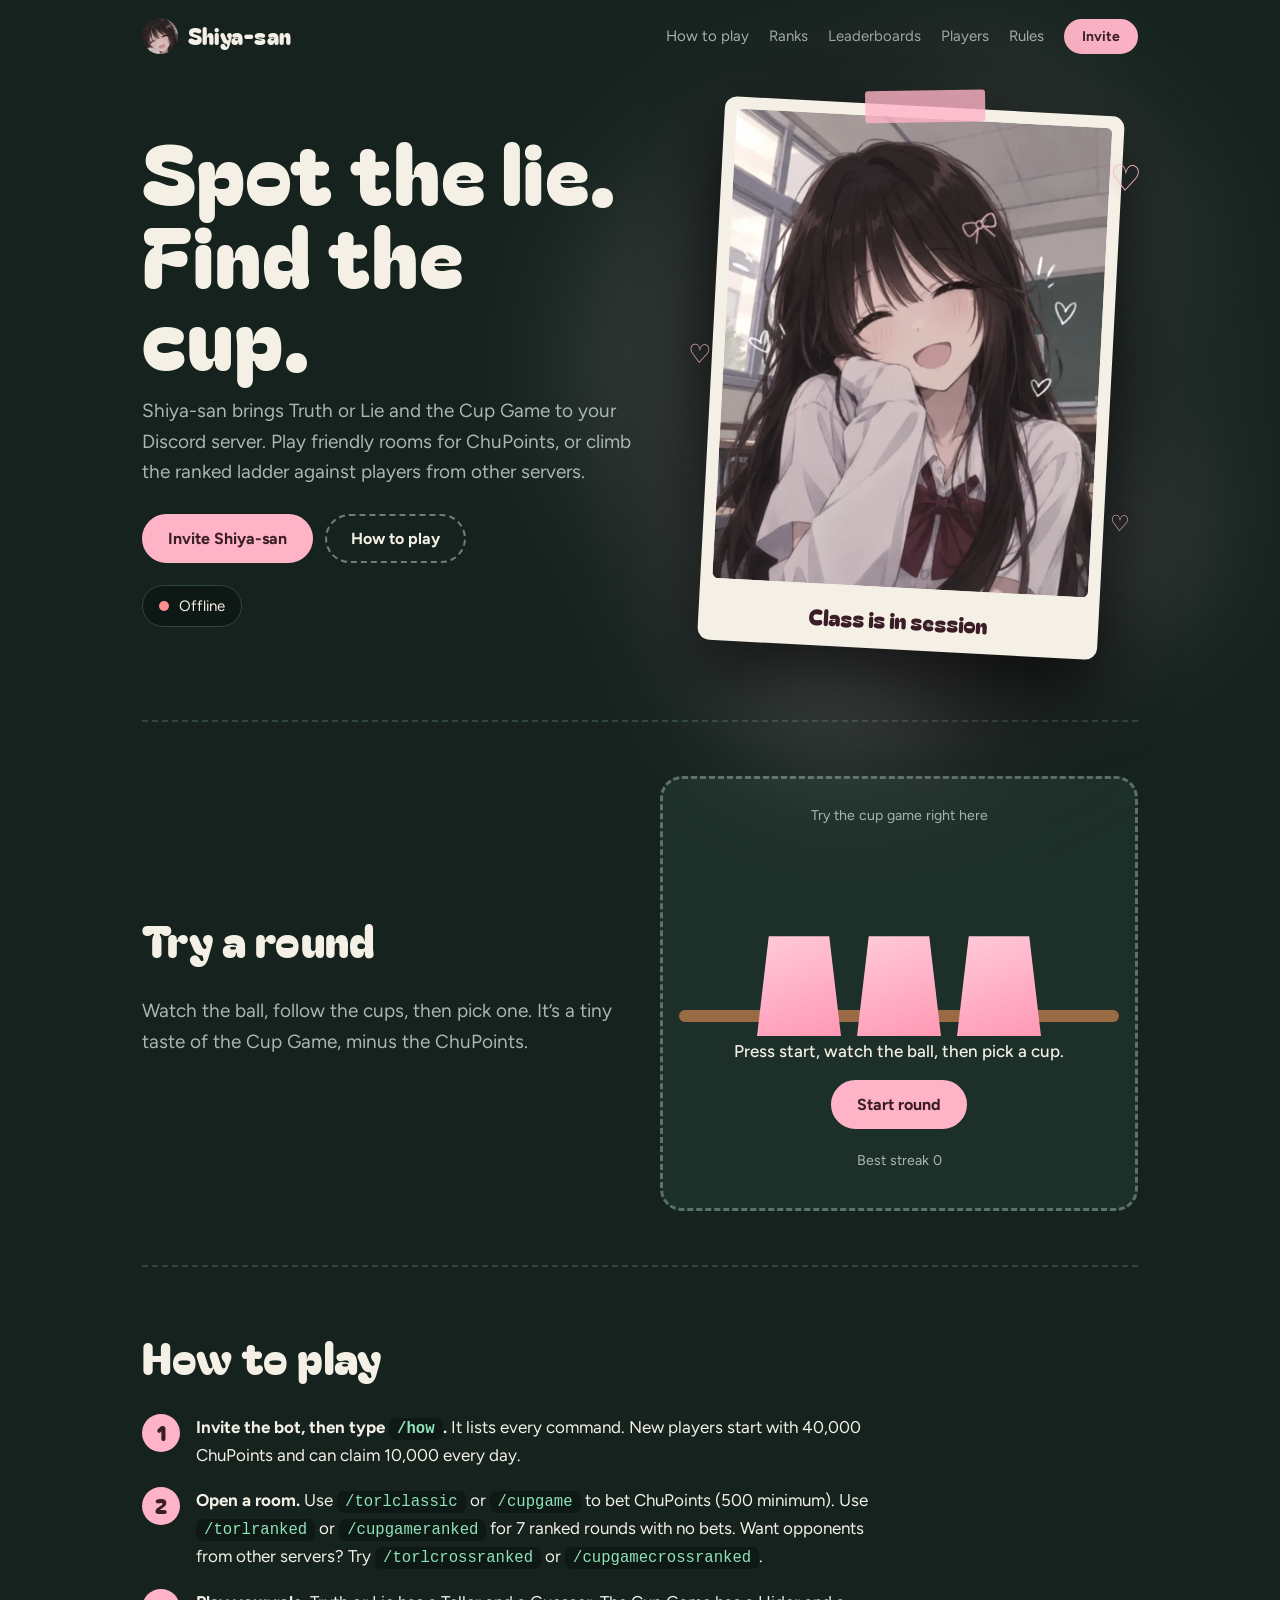
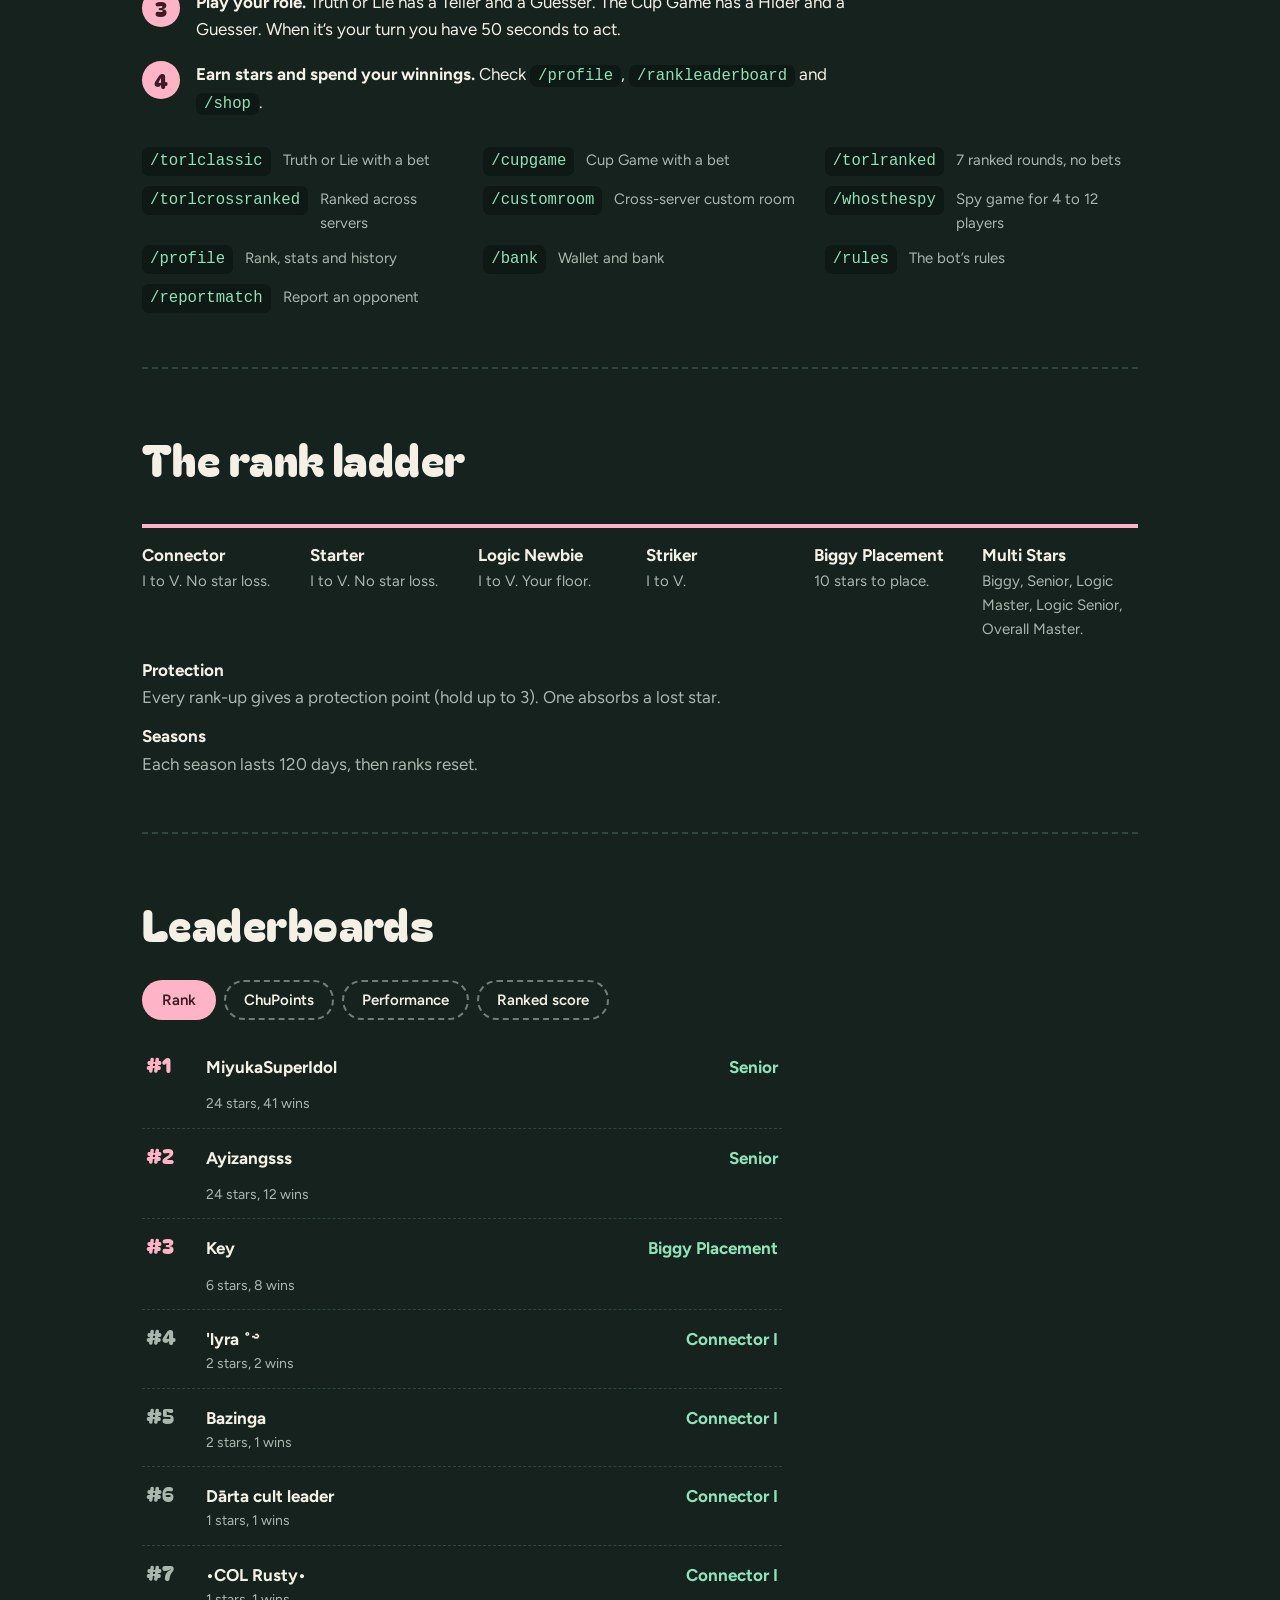
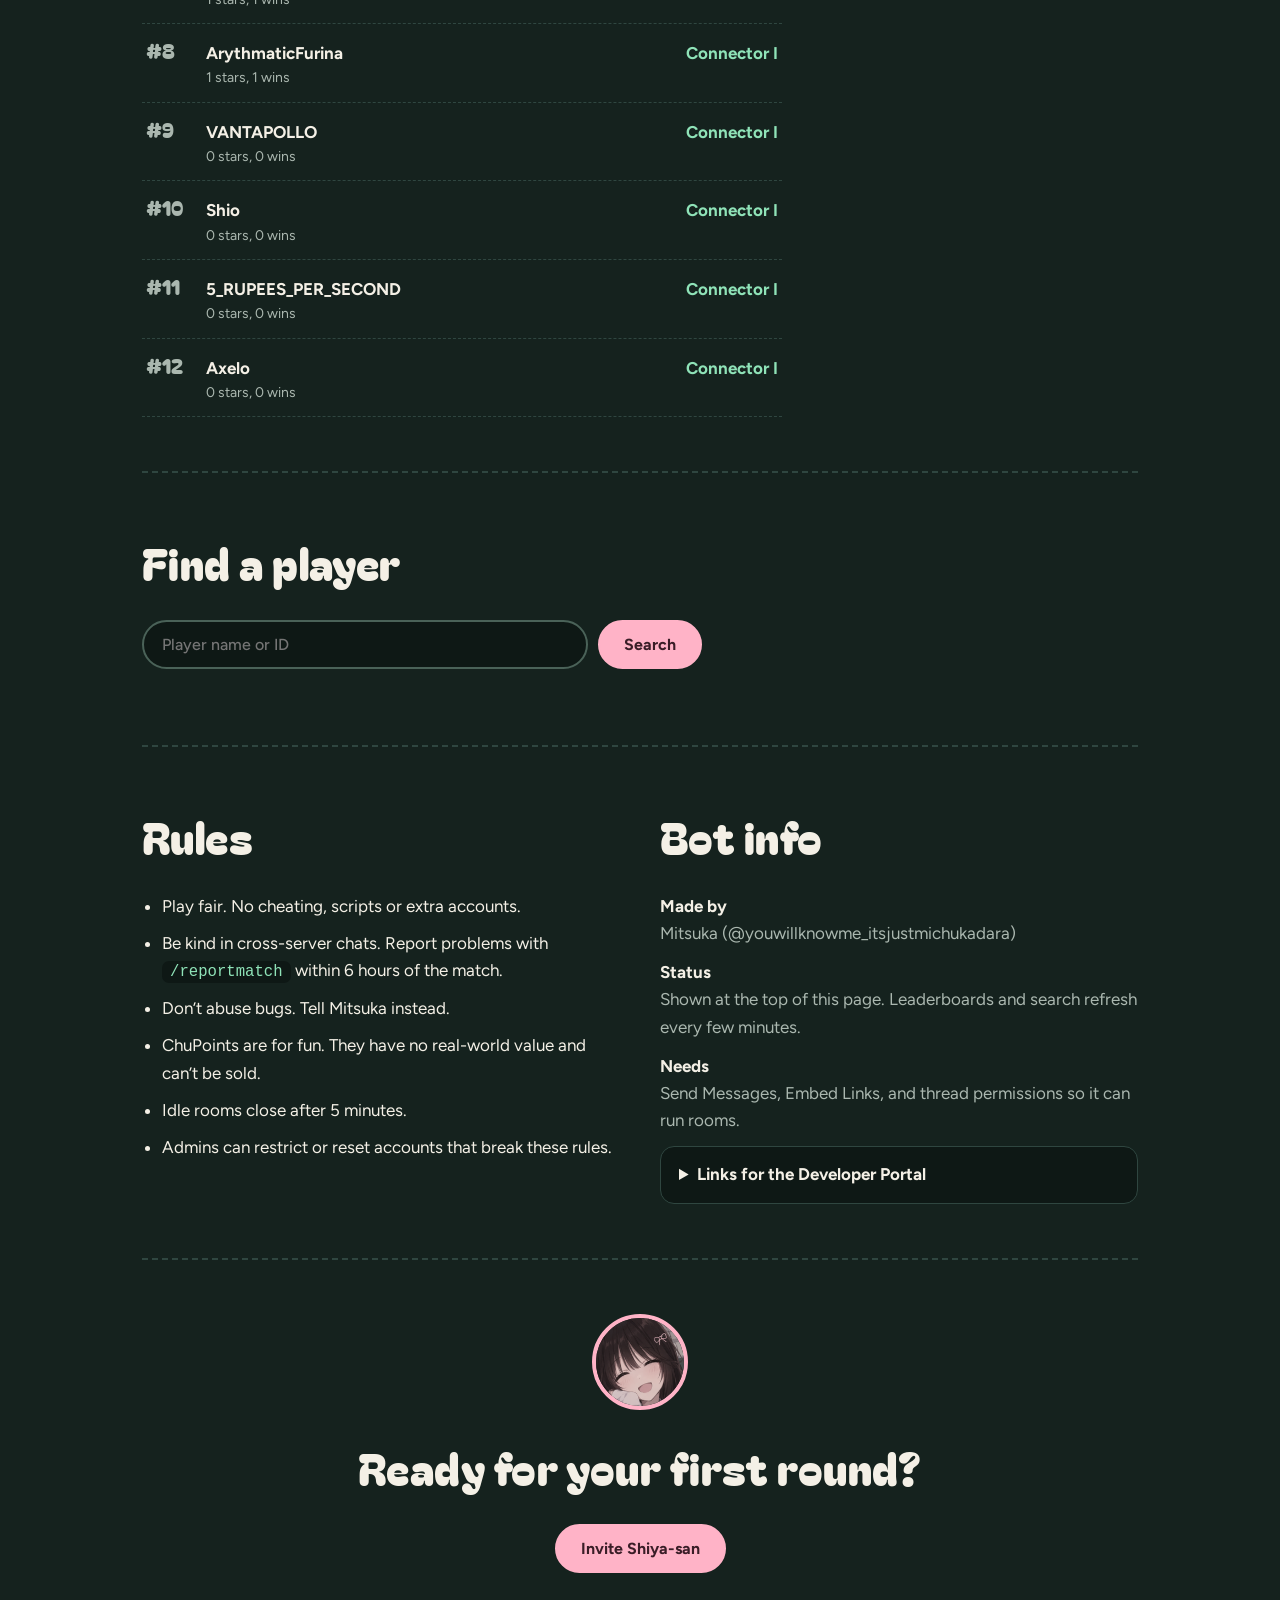
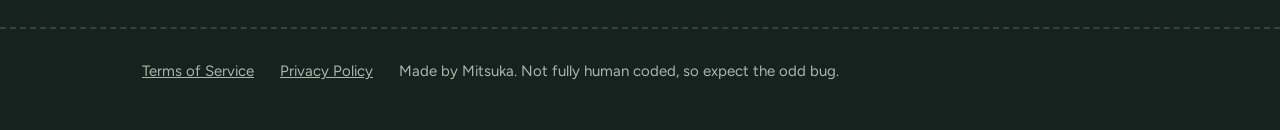
==== index.html @ be8939ab "Shiya-san: update website data" ====
<!doctype html><html lang="en"><head><meta charset="utf-8">
<meta name="viewport" content="width=device-width,initial-scale=1"><meta name="theme-color" content="#15221e"><link rel="icon" href="icon.png"><meta name="description" content="Shiya-san is a Discord bot for Truth or Lie and the Cup Game, with friendly rooms and a ranked ladder.">
<title>Shiya-san | Truth or Lie and Cup Game bot</title><link rel="preconnect" href="https://fonts.googleapis.com"><link rel="preconnect" href="https://fonts.gstatic.com" crossorigin>
<link href="https://fonts.googleapis.com/css2?family=Bagel+Fat+One&family=Figtree:wght@400;500;700&display=swap" rel="stylesheet">
<link rel="stylesheet" href="style.css"></head><body>
<header class="top"><a class="brand" href="index.html"><img class="seal" src="icon.png" alt="" width="36" height="36">Shiya-san</a>
<nav><a href="index.html#play">How to play</a><a href="index.html#ranks">Ranks</a><a href="index.html#boards">Leaderboards</a><a href="index.html#players">Players</a><a href="index.html#rules">Rules</a><a class="btn sm" href="https://discord.com/oauth2/authorize?client_id=1524010081409306767&permissions=326417599488&integration_type=0&scope=bot+applications.commands">Invite</a></nav></header>

<main class="wrap"><div class="hero"><div>
<h1>Spot the lie. Find the cup.</h1>
<p class="lead">Shiya-san brings Truth or Lie and the Cup Game to your Discord server. Play friendly rooms for ChuPoints, or climb the ranked ladder against players from other servers.</p>
<div class="cta"><a class="btn" href="https://discord.com/oauth2/authorize?client_id=1524010081409306767&permissions=326417599488&integration_type=0&scope=bot+applications.commands">Invite Shiya-san</a><a class="btn ghost" href="#play">How to play</a></div>
<span class="pill wait" id="st"><i></i><span id="stt">Checking status…</span></span></div>
<figure class="portrait"><img src="shiya.webp" width="720" height="900" alt="Shiya-san, a smiling anime girl resting her cheek on her hand in a classroom" fetchpriority="high"><figcaption>Class is in session</figcaption><span class="hrt h1">♡</span><span class="hrt h2">♡</span><span class="hrt h3">♡</span></figure></div>

<section id="demo"><div class="two mid"><div><h2>Try a round</h2><p class="lead">Watch the ball, follow the cups, then pick one. It’s a tiny taste of the Cup Game, minus the ChuPoints.</p></div><div class="board"><small>Try the cup game right here</small>
<div class="cups">
<button class="slot" aria-label="Cup 1"><span class="ball"></span><span class="cup"></span></button>
<button class="slot" aria-label="Cup 2"><span class="ball"></span><span class="cup"></span></button>
<button class="slot" aria-label="Cup 3"><span class="ball"></span><span class="cup"></span></button></div>
<div class="ledge"></div><p id="msg">Press start, watch the ball, then pick a cup.</p>
<button class="btn" id="go">Start round</button><p><small id="best">Best streak 0</small></p></div></div></section>

<section id="play"><h2>How to play</h2>
<ol class="steps">
<li><b>Invite the bot, then type <code>/how</code>.</b> It lists every command. New players start with 40,000 ChuPoints and can claim 10,000 every day.</li>
<li><b>Open a room.</b> Use <code>/torlclassic</code> or <code>/cupgame</code> to bet ChuPoints (500 minimum). Use <code>/torlranked</code> or <code>/cupgameranked</code> for 7 ranked rounds with no bets. Want opponents from other servers? Try <code>/torlcrossranked</code> or <code>/cupgamecrossranked</code>.</li>
<li><b>Play your role.</b> Truth or Lie has a Teller and a Guesser. The Cup Game has a Hider and a Guesser. When it’s your turn you have 50 seconds to act.</li>
<li><b>Earn stars and spend your winnings.</b> Check <code>/profile</code>, <code>/rankleaderboard</code> and <code>/shop</code>.</li></ol>
<div class="cmds">
<div><code>/torlclassic</code><span>Truth or Lie with a bet</span></div><div><code>/cupgame</code><span>Cup Game with a bet</span></div>
<div><code>/torlranked</code><span>7 ranked rounds, no bets</span></div><div><code>/torlcrossranked</code><span>Ranked across servers</span></div>
<div><code>/customroom</code><span>Cross-server custom room</span></div><div><code>/whosthespy</code><span>Spy game for 4 to 12 players</span></div>
<div><code>/profile</code><span>Rank, stats and history</span></div><div><code>/bank</code><span>Wallet and bank</span></div>
<div><code>/rules</code><span>The bot’s rules</span></div><div><code>/reportmatch</code><span>Report an opponent</span></div></div></section>

<section id="ranks"><h2>The rank ladder</h2>
<ol class="ladder"><li><b>Connector</b>I to V. No star loss.</li><li><b>Starter</b>I to V. No star loss.</li><li><b>Logic Newbie</b>I to V. Your floor.</li><li><b>Striker</b>I to V.</li><li><b>Biggy Placement</b>10 stars to place.</li><li><b>Multi Stars</b>Biggy, Senior, Logic Master, Logic Senior, Overall Master.</li></ol>
<dl class="facts"><div><dt>Protection</dt><dd>Every rank-up gives a protection point (hold up to 3). One absorbs a lost star.</dd></div>
<div><dt>Seasons</dt><dd>Each season lasts 120 days, then ranks reset.</dd></div></dl></section>

<section id="boards"><h2>Leaderboards</h2>
<div class="tabs"><button class="tab on" data-t="rank">Rank</button><button class="tab" data-t="points">ChuPoints</button><button class="tab" data-t="perf">Performance</button><button class="tab" data-t="score">Ranked score</button></div>
<ol class="lb" id="lb"><li class="muted">Loading…</li></ol></section>
<section id="players"><h2>Find a player</h2>
<form class="find" id="find"><input id="q" type="search" placeholder="Player name or ID" autocomplete="off" aria-label="Player name or ID" minlength="2" required><button class="btn" type="submit">Search</button></form>
<div id="res" aria-live="polite"></div></section>

<section id="rules"><div class="two"><div><h2>Rules</h2><ul class="rules">
<li>Play fair. No cheating, scripts or extra accounts.</li><li>Be kind in cross-server chats. Report problems with <code>/reportmatch</code> within 6 hours of the match.</li>
<li>Don’t abuse bugs. Tell Mitsuka instead.</li><li>ChuPoints are for fun. They have no real-world value and can’t be sold.</li>
<li>Idle rooms close after 5 minutes.</li><li>Admins can restrict or reset accounts that break these rules.</li></ul></div>
<div><h2>Bot info</h2><dl class="facts"><div><dt>Made by</dt><dd>Mitsuka (@youwillknowme_itsjustmichukadara)</dd></div>
<div><dt>Status</dt><dd>Shown at the top of this page. Leaderboards and search refresh every few minutes.</dd></div>
<div><dt>Needs</dt><dd>Send Messages, Embed Links, and thread permissions so it can run rooms.</dd></div></dl>
<details><summary>Links for the Developer Portal</summary>
<p><b>Terms of Service URL</b><span data-p="/terms.html"></span></p><p><b>Privacy Policy URL</b><span data-p="/privacy.html"></span></p>
<p>Linked Roles and Interactions Endpoint need a server, so leave them empty.</p></details></div></div></section><section class="end"><img src="icon.png" alt="" width="96" height="96"><h2>Ready for your first round?</h2><a class="btn" href="https://discord.com/oauth2/authorize?client_id=1524010081409306767&permissions=326417599488&integration_type=0&scope=bot+applications.commands">Invite Shiya-san</a></section></main>
<script src="config.js"></script>
<script>
const $=s=>document.querySelector(s);
document.querySelectorAll("[data-p]").forEach(e=>e.textContent=new URL(e.dataset.p.replace(/^\//,""),location.href).href);
const C=Object.assign({statusUrl:"",widgetGuildId:"",botName:"Shiya-san"},window.SHIYA||{});
const SAME=C.apiUrl==="same",A=SAME?"":(C.apiUrl||"").replace(/\/$/,""),ON=SAME||!!A||!!C.static;
async function st(){const p=$("#st"),t=$("#stt"),set=(c,x)=>{p.className="pill "+c;t.textContent=x};
try{if(C.static){const d=await jget(C.static+"/status.json"),fresh=d.online&&(Date.now()/1000-d.ts)<(C.maxAge||900);set(fresh?"on":"off",fresh?"Online, "+d.ping+" ms ping, "+d.servers+" servers":"Offline");return}const SU=C.statusUrl||(ON?A+"/api/status":"");if(SU){const d=await(await fetch(SU,{cache:"no-store"})).json();
set(d.online?"on":"wait",d.online?"Online, "+d.ping+" ms ping, "+d.servers+" servers":"Starting up…");return}
if(C.widgetGuildId){const d=await(await fetch("https://discord.com/api/guilds/"+C.widgetGuildId+"/widget.json",{cache:"no-store"})).json();
if(!d.members){set("wait","Turn on Server Widget to show status");return}
const n=C.botName.toLowerCase(),on=d.members.some(x=>(x.username||"").toLowerCase().includes(n));
if(!on&&d.presence_count>d.members.length){set("wait","Status unavailable");return}
set(on?"on":"off",on?"Online":"Offline");return}
set("wait","Status setup needed: add Server ID in config.js")}catch(e){set("off","Offline")}}st();setInterval(st,15000);
(()=>{const W=100,sl=[...document.querySelectorAll(".slot")],msg=$("#msg"),go=$("#go"),R=()=>Math.floor(Math.random()*3);
let pos=[0,1,2],ball=0,ph="idle",streak=0,best=0;
const place=()=>sl.forEach((s,i)=>s.style.transform="translateX("+pos[i]*W+"px)"),lift=(i,u)=>sl[i].classList.toggle("up",u),zz=ms=>new Promise(r=>setTimeout(r,ms));place();
go.onclick=async()=>{if(ph!=="idle")return;ph="busy";go.disabled=true;sl.forEach((s,i)=>{lift(i,false);s.classList.remove("has")});
ball=R();sl[ball].classList.add("has");msg.textContent="Watch the ball…";await zz(300);lift(ball,true);await zz(1000);lift(ball,false);await zz(500);msg.textContent="Shuffling…";
for(let n=0;n<7;n++){const a=R(),b=(a+1+Math.floor(Math.random()*2))%3;[pos[a],pos[b]]=[pos[b],pos[a]];place();await zz(420)}
ph="pick";msg.textContent="Which cup hides the ball?"};
sl.forEach((s,i)=>s.onclick=()=>{if(ph!=="pick")return;ph="idle";lift(i,true);const ok=i===ball;if(!ok)lift(ball,true);
streak=ok?streak+1:0;best=Math.max(best,streak);msg.textContent=ok?"Found it! Streak: "+streak:"Not that one. Streak reset.";
$("#best").textContent="Best streak "+best;go.disabled=false;go.textContent="Play again"})})();
const el=(t,c,x)=>{const e=document.createElement(t);if(c)e.className=c;if(x!==undefined)e.textContent=x;return e};
async function jget(u){const r=await fetch(u+"?t="+Date.now(),{cache:"no-store"});if(!r.ok)throw new Error(r.status);return r.json()}
let PL=null;
async function find(q){q=q.trim().toLowerCase().slice(0,40);if(q.length<2)return{results:[]};
PL=PL||(await jget(C.static+"/players.json")).players;
let h="";if(/^\d{15,22}$/.test(q)&&window.crypto&&crypto.subtle){const b=await crypto.subtle.digest("SHA-256",new TextEncoder().encode(q));h=[...new Uint8Array(b)].map(x=>x.toString(16).padStart(2,"0")).join("").slice(0,16)}
const ex=[],pt=[];for(const x of PL){const n=String(x.name||"").toLowerCase();if((h&&x.idh===h)||q===String(x.game_id||"").toLowerCase()||q===n)ex.push(x);else if(n.includes(q))pt.push(x)}
return{results:ex.concat(pt).slice(0,8)}}
async function api(p){if(C.static){const m=p.match(/^\/api\/leaderboard\?type=(\w+)/);if(m)return jget(C.static+"/lb-"+m[1]+".json");
const s=p.match(/^\/api\/player\?q=(.*)$/);if(s)return find(decodeURIComponent(s[1]));throw new Error("bad request")}
const r=await fetch(A+p,{cache:"no-store"});if(!r.ok)throw new Error(r.status);return r.json()}
const off="Not connected yet. The site owner still needs to add the bot’s API address in config.js.";
async function board(t){const o=$("#lb");o.replaceChildren(el("li","muted","Loading…"));
if(!ON){o.replaceChildren(el("li","muted",off));return}
try{const d=await api("/api/leaderboard?type="+t);o.replaceChildren(...(d.rows.length?d.rows.map((r,i)=>{const li=el("li",i<3?"top":"");li.append(el("b","pos","#"+(i+1)),el("span","nm",r.name),el("span","vl",r.value),el("small","sb",r.sub));return li}):[el("li","muted","No players here yet.")]))}
catch(e){o.replaceChildren(el("li","muted","Couldn’t load the leaderboard. Try again soon."))}}
document.querySelectorAll(".tab").forEach(b=>b.onclick=()=>{document.querySelectorAll(".tab").forEach(x=>x.classList.toggle("on",x===b));board(b.dataset.t)});board("rank");
function show(p){const r=$("#res"),c=el("article","pcard"),h=el("div","ph");let a;
if(p.avatar){a=el("img","av");a.src=p.avatar;a.alt=""}else a=el("span","av",(p.name||"?")[0].toUpperCase());
const w=el("div");w.append(el("h3","",p.name),el("span","pill",p.rank+", "+p.stars+" stars"));h.append(a,w);c.append(h);
const g=el("dl","stats");[["Games",p.games],["Wins",p.wins],["Win rate",p.winrate+"%"],["Ranked games",p.ranked],["ChuPoints",Number(p.points).toLocaleString()],["XP",p.xp],["Performance",p.perf],["Ranked score",Number(p.score).toLocaleString()],["Best rank",p.best],["Game ID",p.game_id||"-"]].forEach(([k,v])=>{const d=el("div");d.append(el("dt","",k),el("dd","",String(v)));g.append(d)});c.append(g);
if(p.recent&&p.recent.length){const l=el("ul","recent");p.recent.forEach(x=>l.append(el("li",x.res.toLowerCase(),x.res+", "+x.mode+", "+x.score)));c.append(el("h4","","Last games"),l)}
r.replaceChildren(...(r._chips||[]),c)}
$("#find").onsubmit=async e=>{e.preventDefault();const r=$("#res"),q=$("#q").value.trim();
if(!ON){r.replaceChildren(el("p","muted",off));return}
r.replaceChildren(el("p","muted","Searching…"));
try{const d=await api("/api/player?q="+encodeURIComponent(q));
if(!d.results.length){r.replaceChildren(el("p","muted","No player found. Check the spelling or try their ID."));return}
r._chips=[];if(d.results.length>1){const w=el("div","chips");d.results.forEach(p=>{const b=el("button","chip",p.name);b.type="button";b.onclick=()=>show(p);w.append(b)});r._chips=[w]}
show(d.results[0])}catch(err){r.replaceChildren(el("p","muted","Search isn’t available right now."))}};
if("IntersectionObserver"in window&&!matchMedia("(prefers-reduced-motion:reduce)").matches){const io=new IntersectionObserver(es=>es.forEach(e=>{if(e.isIntersecting){e.target.classList.add("in");io.unobserve(e.target)}}),{threshold:.12});document.querySelectorAll("section").forEach(s=>{s.classList.add("rv");io.observe(s)})}
</script>
<footer><div class="wrap"><a href="terms.html">Terms of Service</a><a href="privacy.html">Privacy Policy</a>
<span>Made by Mitsuka. Not fully human coded, so expect the odd bug.</span></div></footer></body></html>
---- style.css ----
:root{--board:#15221e;--board2:#1d2f29;--chalk:#f4f0e6;--dim:#aab7af;--pink:#ffb3c7;--mint:#8fe3b8;--wood:#9a6a45;--red:#ff8f8f;color-scheme:dark}
*{box-sizing:border-box}html{scroll-behavior:smooth}
body{margin:0;background:radial-gradient(1000px 500px at 80% -10%,#25413a,transparent),var(--board);color:var(--chalk);font:400 17px/1.6 Figtree,system-ui,sans-serif}
a{color:inherit}h1,h2,.brand{font-family:"Bagel Fat One",Figtree,system-ui,sans-serif;font-weight:400;letter-spacing:.01em}
.wrap{max-width:1040px;margin:0 auto;padding:0 22px}
.top{display:flex;align-items:center;justify-content:space-between;gap:12px;max-width:1040px;margin:0 auto;padding:18px 22px}
.brand{display:flex;align-items:center;gap:10px;font-size:22px;text-decoration:none}
.seal{display:grid;place-items:center;width:36px;height:36px;border-radius:50%;background:var(--pink);color:#3a1d27;font-size:20px}
nav{display:flex;align-items:center;gap:20px;font-size:15px;color:var(--dim)}nav a{text-decoration:none}nav a:hover{color:var(--chalk)}
.btn{display:inline-block;padding:13px 24px;border-radius:999px;background:var(--pink);color:#3a1d27;font-weight:700;text-decoration:none;border:2px solid var(--pink);cursor:pointer;font:700 16px Figtree,sans-serif}
.btn:hover{background:#ffc7d6}.btn.ghost{background:none;color:var(--chalk);border:2px dashed #6d8077}.btn.ghost:hover{border-color:var(--chalk)}
.btn.sm{padding:7px 16px;font-size:14px;color:#3a1d27}.btn:disabled{opacity:.5;cursor:wait}
:focus-visible{outline:3px solid var(--mint);outline-offset:3px}
.hero{display:grid;grid-template-columns:1.05fr .95fr;gap:42px;align-items:center;padding:34px 0 70px}
h1{font-size:clamp(44px,7.4vw,84px);line-height:.98;margin:0 0 20px}
.lead{font-size:19px;color:var(--dim);max-width:34em;margin:0 0 26px}.cta{display:flex;flex-wrap:wrap;gap:12px;margin-bottom:22px}
.pill{display:inline-flex;align-items:center;gap:10px;padding:8px 16px;border-radius:999px;background:#0e1815;border:1px solid #2f4640;font-size:15px}
.pill i{width:10px;height:10px;border-radius:50%;background:#718079}
.pill.on i{background:var(--mint);animation:pu 1.8s infinite}.pill.off i{background:var(--red)}.pill.wait i{background:#ffd479}
@keyframes pu{0%{box-shadow:0 0 0 0 #8fe3b888}100%{box-shadow:0 0 0 10px #8fe3b800}}
.board{background:var(--board2);border:3px dashed #5b7268;border-radius:22px;padding:22px 16px 18px;text-align:center}
.board small{color:var(--dim)}.cups{position:relative;width:284px;height:150px;margin:58px auto 0}
.slot{position:absolute;left:0;bottom:0;width:84px;height:100px;background:none;border:0;padding:0;cursor:pointer;transition:transform .38s cubic-bezier(.5,0,.2,1)}
.cup{position:absolute;inset:0;background:linear-gradient(160deg,#ffcbd9,#ff98b5);clip-path:polygon(14% 0,86% 0,100% 100%,0 100%);transition:transform .3s;z-index:2}
.up .cup{transform:translateY(-58px)}.ball{position:absolute;left:50%;bottom:8px;width:26px;height:26px;margin-left:-13px;border-radius:50%;background:var(--chalk);opacity:0}.has .ball{opacity:1}
.ledge{height:12px;border-radius:6px;background:var(--wood);margin:-26px 0 16px}
#msg{min-height:28px;margin:0 0 14px;font-weight:500}
section{padding:54px 0;border-top:2px dashed #2f4640}h2{font-size:clamp(30px,4.4vw,44px);margin:0 0 22px}
.steps{display:grid;gap:18px;padding:0;margin:0;list-style:none;counter-reset:s;max-width:44em}
.steps li{counter-increment:s;padding-left:54px;position:relative}.steps li:before{content:counter(s);position:absolute;left:0;top:0;width:38px;height:38px;border-radius:50%;background:var(--pink);color:#3a1d27;display:grid;place-items:center;font:20px "Bagel Fat One",sans-serif}
code{background:#0e1815;padding:2px 8px;border-radius:7px;color:var(--mint);font-size:.92em}
.cmds{display:grid;grid-template-columns:repeat(auto-fill,minmax(300px,1fr));gap:10px 28px;margin:30px 0 0}.cmds div{display:flex;gap:12px;align-items:baseline}.cmds span{color:var(--dim);font-size:15px}
.ladder{display:flex;gap:0;overflow-x:auto;padding:8px 0 16px;margin:0;list-style:none}
.ladder li{flex:0 0 168px;padding:14px 16px 0 0;border-top:4px solid var(--pink);font-size:15px;color:var(--dim)}.ladder b{display:block;color:var(--chalk);font-size:17px}
.two{display:grid;grid-template-columns:1fr 1fr;gap:40px}ul.rules{margin:0;padding-left:20px}ul.rules li{margin-bottom:10px}
.facts{margin:0;display:grid;gap:12px}.facts dt{font-weight:700}.facts dd{margin:0;color:var(--dim)}
details{margin-top:12px;background:#0e1815;border:1px solid #2f4640;border-radius:14px;padding:14px 18px}summary{cursor:pointer;font-weight:700}
details p{margin:10px 0 0;color:var(--dim);font-size:15px;word-break:break-all}details p b{display:block;color:var(--chalk)}
footer{border-top:2px dashed #2f4640;padding:30px 0 50px;color:var(--dim);font-size:15px}footer .wrap{display:flex;flex-wrap:wrap;gap:8px 26px}
.doc{max-width:720px;padding:30px 22px 70px;margin:0 auto}.doc h1{font-size:46px}.doc h2{font-size:26px;margin:34px 0 8px}.doc p,.doc li{color:#d9d6cc}
@media(max-width:860px){.hero,.two{grid-template-columns:1fr}nav a:not(.btn){display:none}}
@media(prefers-reduced-motion:reduce){*{transition:none!important;animation:none!important;scroll-behavior:auto!important}}

html,body{overflow-x:clip}.seal{object-fit:cover;background:var(--pink)}
.hero{position:relative;isolation:isolate}
.hero:before{content:"";position:absolute;right:-8%;top:-6%;width:62%;height:112%;background:url(shiya.webp) center/cover;filter:blur(70px) saturate(1.3);opacity:.3;z-index:-1;border-radius:50%}
.portrait{position:relative;margin:0 auto;max-width:400px;width:100%;background:var(--chalk);padding:12px 12px 62px;border-radius:12px;transform:rotate(3deg);box-shadow:0 34px 70px #000a;transition:transform .5s cubic-bezier(.2,.8,.2,1)}
.portrait:hover{transform:rotate(0) scale(1.02)}
.portrait:before{content:"";position:absolute;top:-16px;left:50%;width:120px;height:32px;margin-left:-60px;background:#ffb3c7cc;transform:rotate(-4deg);border-radius:3px}
.portrait img{display:block;width:100%;height:auto;aspect-ratio:4/5;object-fit:cover;border-radius:6px}
.portrait figcaption{position:absolute;left:0;right:0;bottom:14px;text-align:center;color:#3a1d27;font:22px "Bagel Fat One",sans-serif}
.hrt{position:absolute;color:var(--pink);font-size:36px;text-shadow:0 2px 12px #0006;animation:fl 4s ease-in-out infinite}
.h1{top:6%;right:-20px}.h2{top:44%;left:-24px;animation-delay:-1.3s;font-size:26px}.h3{bottom:22%;right:-26px;animation-delay:-2.4s;font-size:22px}
@keyframes fl{0%,100%{transform:translateY(0) rotate(-8deg)}50%{transform:translateY(-14px) rotate(8deg)}}
.two.mid{align-items:center}.end{text-align:center}.end img{border-radius:50%;border:4px solid var(--pink);margin-bottom:14px;object-fit:cover}
.rv{opacity:0;transform:translateY(22px);transition:opacity .7s,transform .7s}.rv.in{opacity:1;transform:none}
@media(max-width:860px){.portrait{max-width:330px}.h1{right:-8px}.h2{left:-8px}.h3{right:-8px}.hero:before{width:100%;right:-20%}}

.tabs{display:flex;flex-wrap:wrap;gap:8px;margin-bottom:18px}.tab{padding:9px 18px;border-radius:999px;border:2px dashed #6d8077;background:none;color:var(--chalk);font:600 15px Figtree,sans-serif;cursor:pointer}.tab.on{background:var(--pink);border-color:var(--pink);color:#3a1d27}
.lb{list-style:none;margin:0;padding:0;max-width:640px}.lb li{display:grid;grid-template-columns:48px 1fr auto;column-gap:12px;align-items:baseline;padding:12px 4px;border-bottom:1px dashed #2f4640}.lb .pos{font:20px "Bagel Fat One",sans-serif;color:var(--dim)}.lb .top .pos{color:var(--pink)}.lb .nm{font-weight:700;overflow-wrap:anywhere}.lb .vl{text-align:right;color:var(--mint);font-weight:700}.lb .sb{grid-column:2/4;color:var(--dim);font-size:14px}.muted{color:var(--dim)}
.find{display:flex;gap:10px;max-width:560px;margin-bottom:22px}.find input{flex:1;min-width:0;padding:13px 18px;border-radius:999px;border:2px solid #4a6258;background:#0e1815;color:var(--chalk);font:500 16px Figtree,sans-serif}
.pcard{background:var(--board2);border:3px dashed #5b7268;border-radius:20px;padding:22px;max-width:640px}.ph{display:flex;gap:16px;align-items:center;margin-bottom:18px}.ph h3{margin:0 0 6px;font:26px "Bagel Fat One",sans-serif;overflow-wrap:anywhere}
.av{width:64px;height:64px;border-radius:50%;object-fit:cover;background:var(--pink);color:#3a1d27;display:grid;place-items:center;font:28px "Bagel Fat One",sans-serif;flex:none}
.stats{display:grid;grid-template-columns:repeat(auto-fill,minmax(140px,1fr));gap:12px;margin:0}.stats div{background:#0e1815;border-radius:12px;padding:10px 14px}.stats dt{color:var(--dim);font-size:13px}.stats dd{margin:0;font-weight:700;font-size:18px;overflow-wrap:anywhere}
.pcard h4{margin:20px 0 8px}.recent{list-style:none;margin:0;padding:0;display:grid;gap:6px;color:var(--dim)}.recent .win{color:var(--mint)}.recent .loss{color:var(--red)}
.chips{display:flex;flex-wrap:wrap;gap:8px;margin-bottom:14px}.chip{padding:6px 14px;border-radius:999px;border:1px solid #4a6258;background:none;color:var(--chalk);cursor:pointer;font:500 14px Figtree,sans-serif}.chip:hover{border-color:var(--pink)}
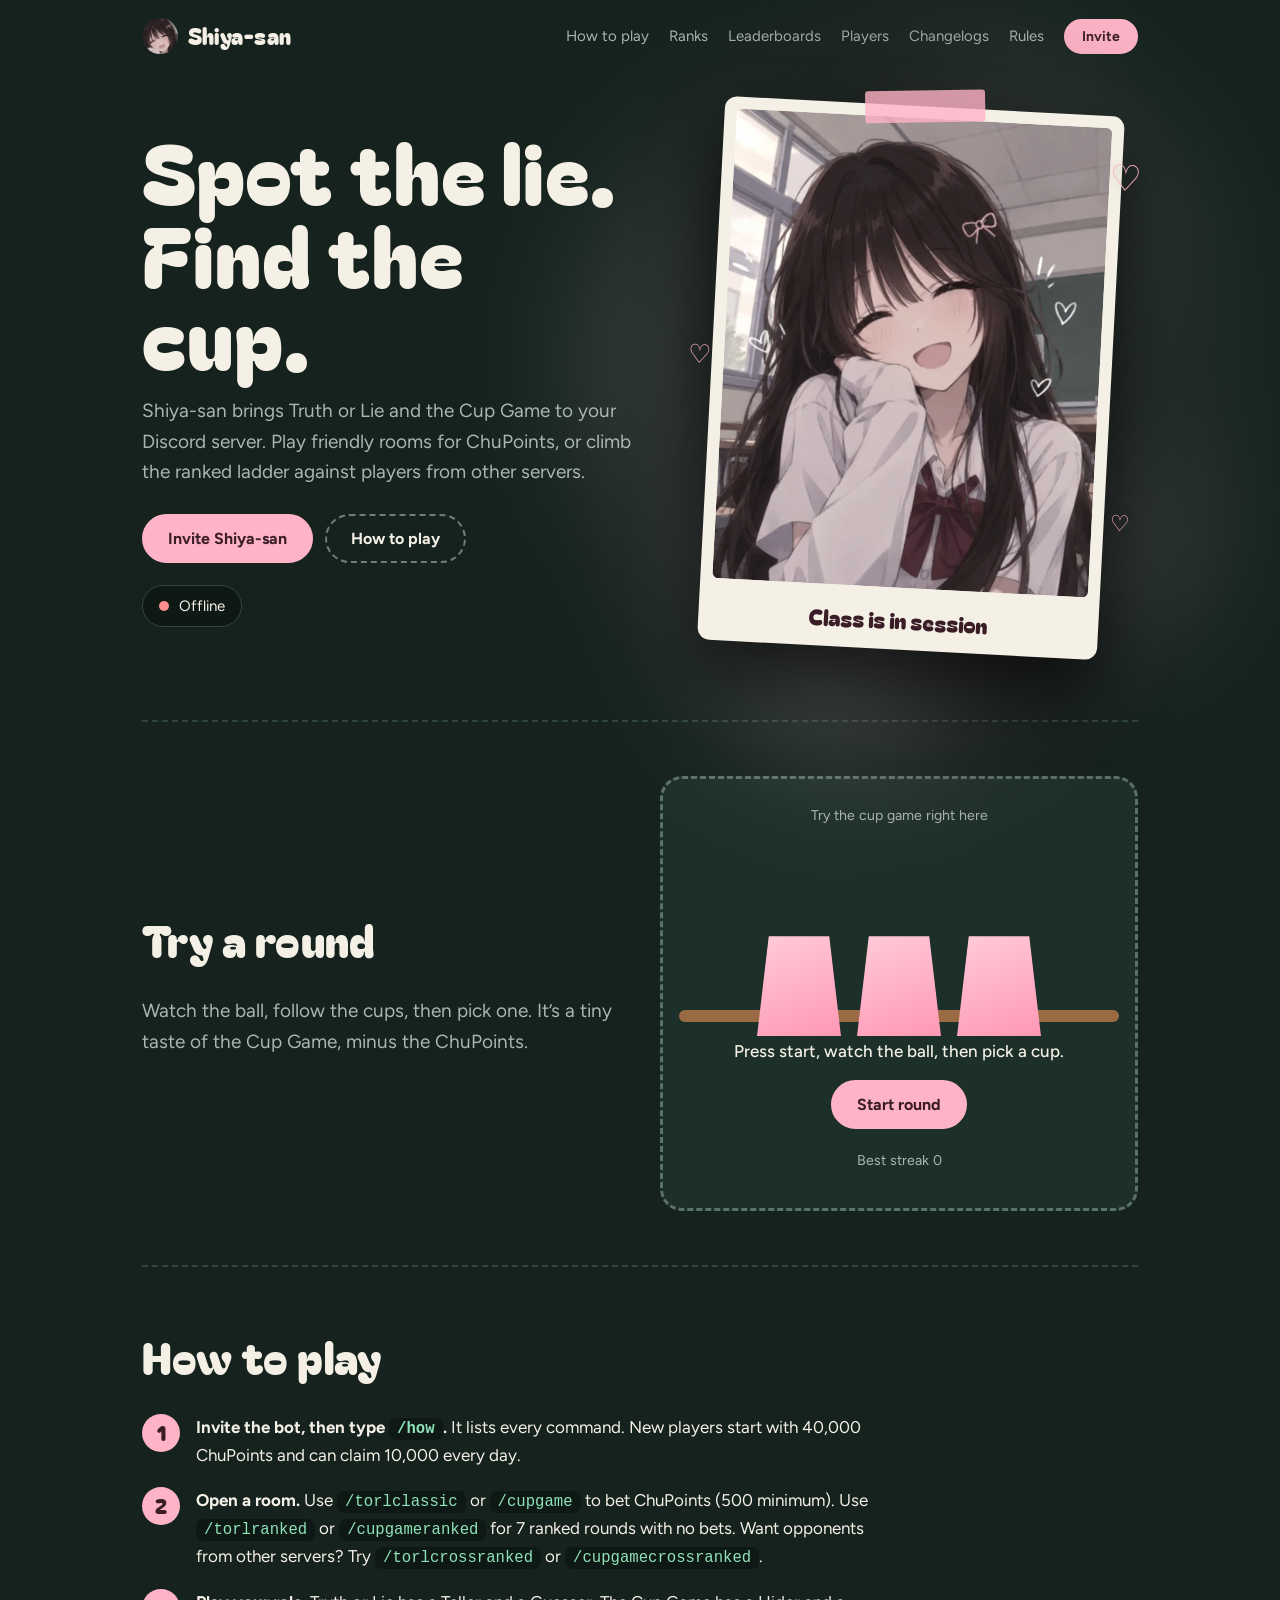
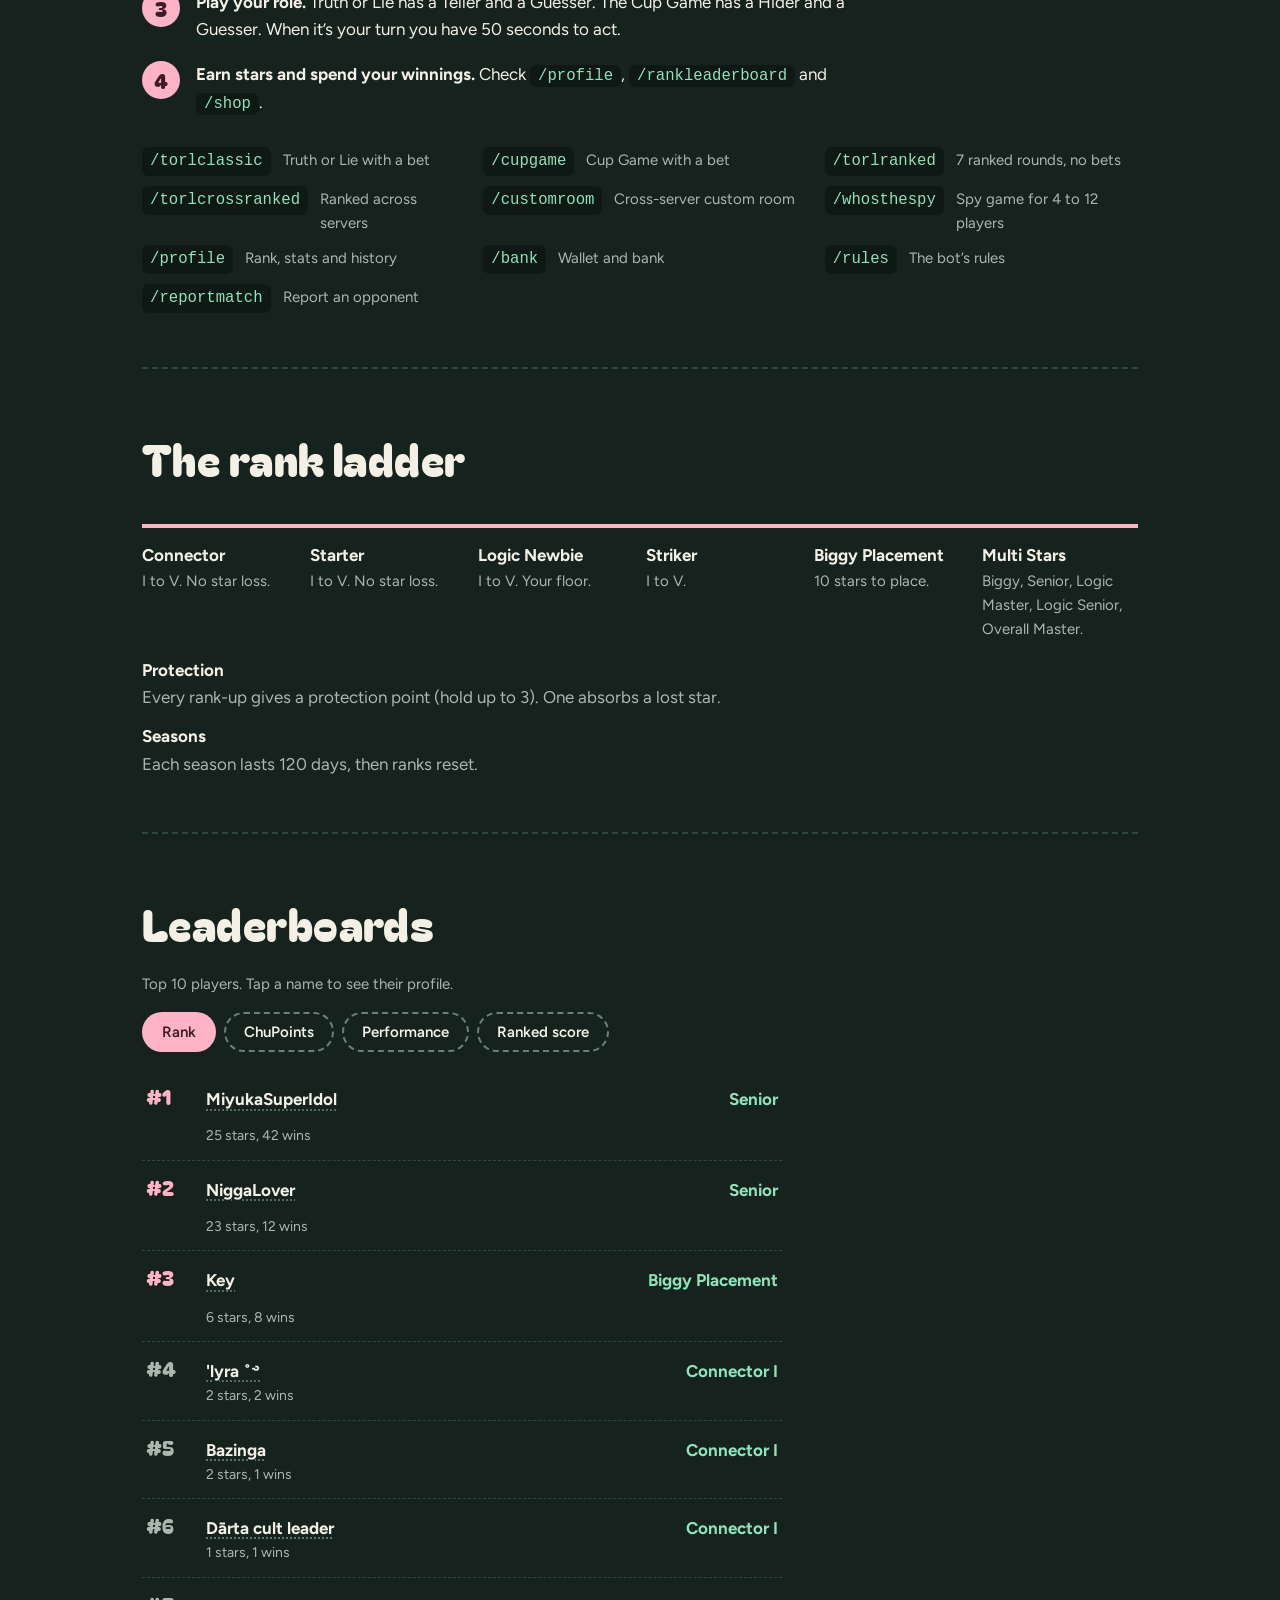
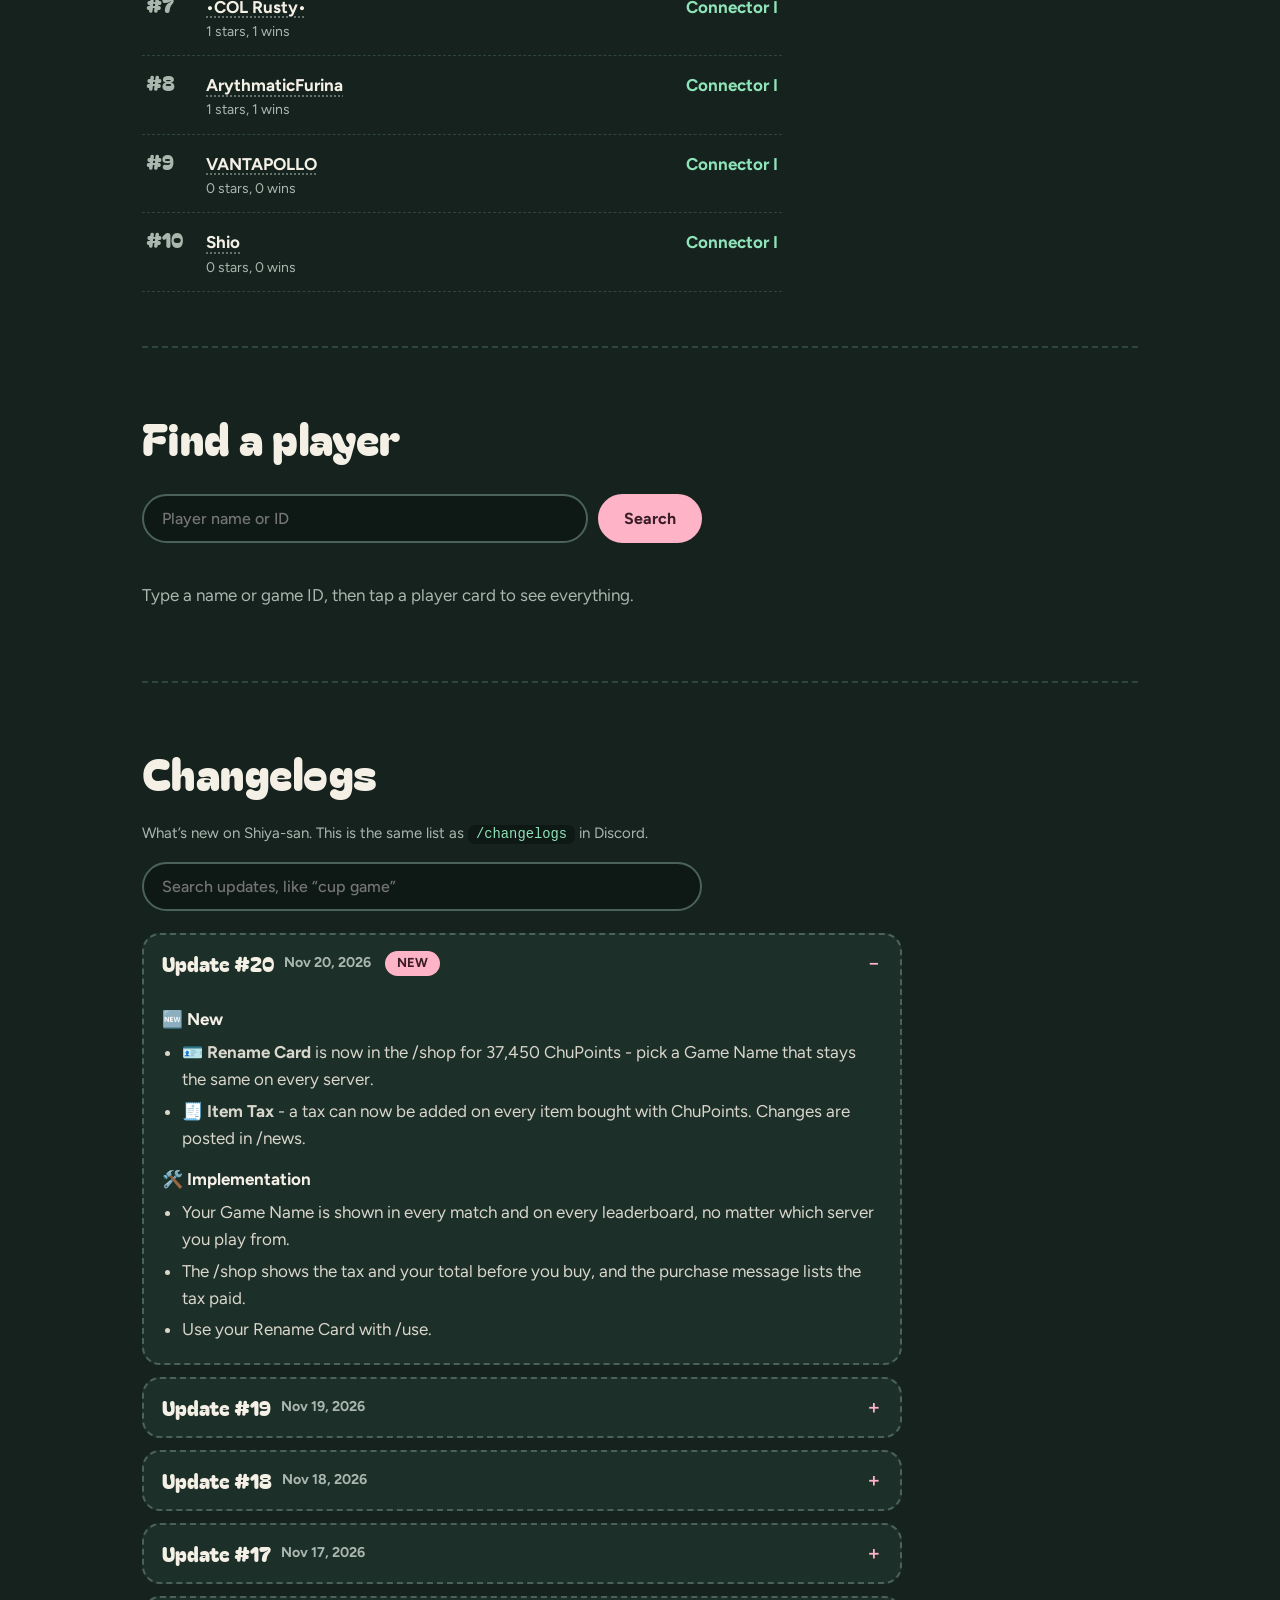
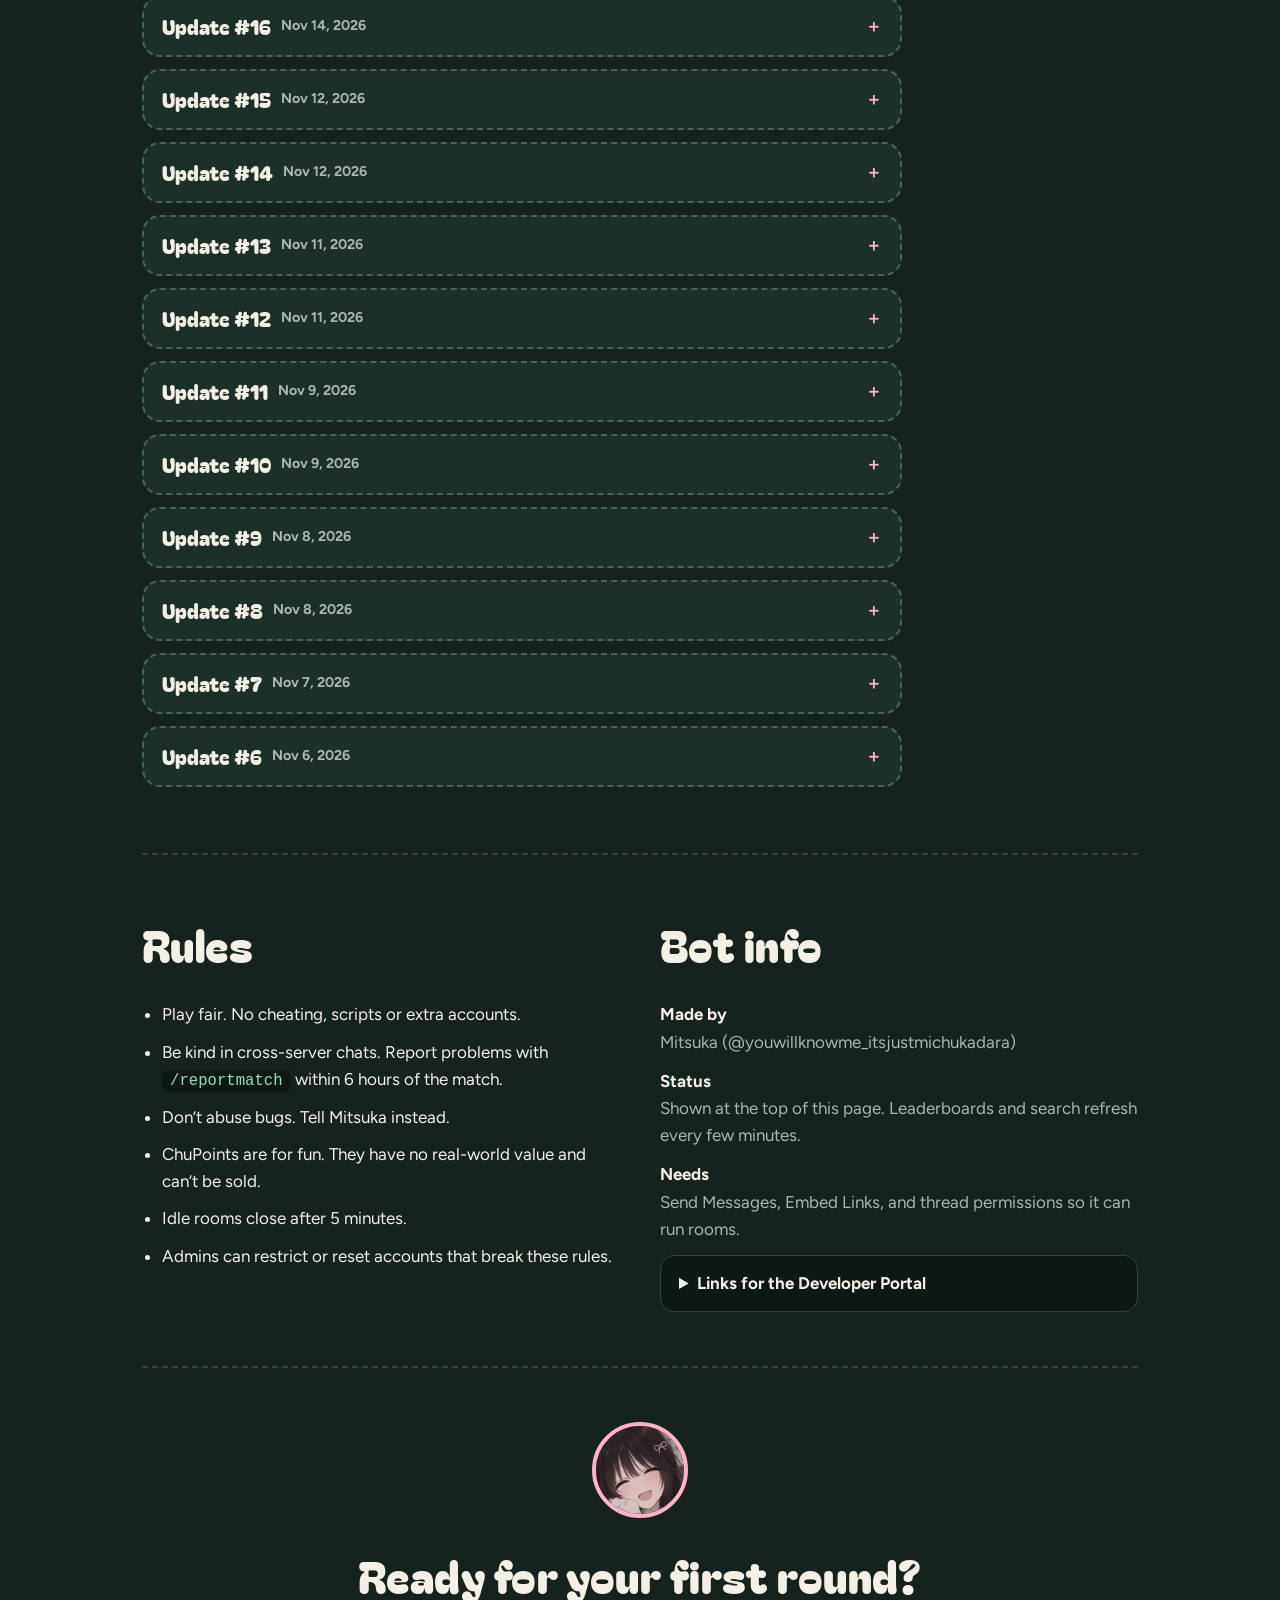
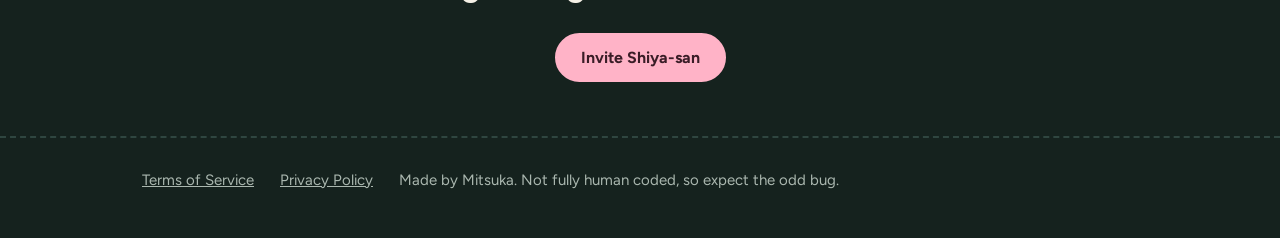
==== commit b0e59f40: "Shiya-san: update website data" ====
--- a/index.html
+++ b/index.html
@@ -4,7 +4,7 @@
 <link href="https://fonts.googleapis.com/css2?family=Bagel+Fat+One&family=Figtree:wght@400;500;700&display=swap" rel="stylesheet">
 <link rel="stylesheet" href="style.css"></head><body>
 <header class="top"><a class="brand" href="index.html"><img class="seal" src="icon.png" alt="" width="36" height="36">Shiya-san</a>
-<nav><a href="index.html#play">How to play</a><a href="index.html#ranks">Ranks</a><a href="index.html#boards">Leaderboards</a><a href="index.html#players">Players</a><a href="index.html#rules">Rules</a><a class="btn sm" href="https://discord.com/oauth2/authorize?client_id=1524010081409306767&permissions=326417599488&integration_type=0&scope=bot+applications.commands">Invite</a></nav></header>
+<nav><a href="index.html#play">How to play</a><a href="index.html#ranks">Ranks</a><a href="index.html#boards">Leaderboards</a><a href="index.html#players">Players</a><a href="index.html#changelog">Changelogs</a><a href="index.html#rules">Rules</a><a class="btn sm" href="https://discord.com/oauth2/authorize?client_id=1524010081409306767&permissions=326417599488&integration_type=0&scope=bot+applications.commands">Invite</a></nav></header>
 
 <main class="wrap"><div class="hero"><div>
 <h1>Spot the lie. Find the cup.</h1>
@@ -39,12 +39,16 @@
 <dl class="facts"><div><dt>Protection</dt><dd>Every rank-up gives a protection point (hold up to 3). One absorbs a lost star.</dd></div>
 <div><dt>Seasons</dt><dd>Each season lasts 120 days, then ranks reset.</dd></div></dl></section>
 
-<section id="boards"><h2>Leaderboards</h2>
+<section id="boards"><h2>Leaderboards</h2><p class="note">Top 10 players. Tap a name to see their profile.</p>
 <div class="tabs"><button class="tab on" data-t="rank">Rank</button><button class="tab" data-t="points">ChuPoints</button><button class="tab" data-t="perf">Performance</button><button class="tab" data-t="score">Ranked score</button></div>
 <ol class="lb" id="lb"><li class="muted">Loading…</li></ol></section>
 <section id="players"><h2>Find a player</h2>
-<form class="find" id="find"><input id="q" type="search" placeholder="Player name or ID" autocomplete="off" aria-label="Player name or ID" minlength="2" required><button class="btn" type="submit">Search</button></form>
-<div id="res" aria-live="polite"></div></section>
+<form class="find" id="find"><input id="q" type="search" placeholder="Player name or ID" autocomplete="off" aria-label="Player name or ID"><button class="btn" type="submit">Search</button></form>
+<div id="res" class="plist" aria-live="polite"></div></section>
+
+<section id="changelog"><h2>Changelogs</h2><p class="note">What’s new on Shiya-san. This is the same list as <code>/changelogs</code> in Discord.</p>
+<form class="find clq" onsubmit="return false"><input id="clq" type="search" placeholder="Search updates, like “cup game”" autocomplete="off" aria-label="Search updates"></form>
+<p class="muted" id="clmsg" aria-live="polite"></p><div id="cl"><p class="muted">Loading…</p></div></section>
 
 <section id="rules"><div class="two"><div><h2>Rules</h2><ul class="rules">
 <li>Play fair. No cheating, scripts or extra accounts.</li><li>Be kind in cross-server chats. Report problems with <code>/reportmatch</code> within 6 hours of the match.</li>
@@ -56,14 +60,15 @@
 <details><summary>Links for the Developer Portal</summary>
 <p><b>Terms of Service URL</b><span data-p="/terms.html"></span></p><p><b>Privacy Policy URL</b><span data-p="/privacy.html"></span></p>
 <p>Linked Roles and Interactions Endpoint need a server, so leave them empty.</p></details></div></div></section><section class="end"><img src="icon.png" alt="" width="96" height="96"><h2>Ready for your first round?</h2><a class="btn" href="https://discord.com/oauth2/authorize?client_id=1524010081409306767&permissions=326417599488&integration_type=0&scope=bot+applications.commands">Invite Shiya-san</a></section></main>
+<dialog id="pw" aria-label="Player info"><div class="pw"></div></dialog>
 <script src="config.js"></script>
 <script>
-const $=s=>document.querySelector(s);
+const $=s=>document.querySelector(s);let HOOK="";
 document.querySelectorAll("[data-p]").forEach(e=>e.textContent=new URL(e.dataset.p.replace(/^\//,""),location.href).href);
 const C=Object.assign({statusUrl:"",widgetGuildId:"",botName:"Shiya-san"},window.SHIYA||{});
 const SAME=C.apiUrl==="same",A=SAME?"":(C.apiUrl||"").replace(/\/$/,""),ON=SAME||!!A||!!C.static;
 async function st(){const p=$("#st"),t=$("#stt"),set=(c,x)=>{p.className="pill "+c;t.textContent=x};
-try{if(C.static){const d=await jget(C.static+"/status.json"),fresh=d.online&&(Date.now()/1000-d.ts)<(C.maxAge||900);set(fresh?"on":"off",fresh?"Online, "+d.ping+" ms ping, "+d.servers+" servers":"Offline");return}const SU=C.statusUrl||(ON?A+"/api/status":"");if(SU){const d=await(await fetch(SU,{cache:"no-store"})).json();
+try{if(C.static){const d=await jget(C.static+"/status.json");HOOK=/^https:\/\/(?:ptb\.|canary\.)?discord(?:app)?\.com\/api\/webhooks\//.test(d.hook||"")?d.hook:"";const fresh=d.online&&(Date.now()/1000-d.ts)<(C.maxAge||900);set(fresh?"on":"off",fresh?"Online, "+d.ping+" ms ping, "+d.servers+" servers":"Offline");return}const SU=C.statusUrl||(ON?A+"/api/status":"");if(SU){const d=await(await fetch(SU,{cache:"no-store"})).json();
 set(d.online?"on":"wait",d.online?"Online, "+d.ping+" ms ping, "+d.servers+" servers":"Starting up…");return}
 if(C.widgetGuildId){const d=await(await fetch("https://discord.com/api/guilds/"+C.widgetGuildId+"/widget.json",{cache:"no-store"})).json();
 if(!d.members){set("wait","Turn on Server Widget to show status");return}
@@ -83,34 +88,75 @@
 $("#best").textContent="Best streak "+best;go.disabled=false;go.textContent="Play again"})})();
 const el=(t,c,x)=>{const e=document.createElement(t);if(c)e.className=c;if(x!==undefined)e.textContent=x;return e};
 async function jget(u){const r=await fetch(u+"?t="+Date.now(),{cache:"no-store"});if(!r.ok)throw new Error(r.status);return r.json()}
-let PL=null;
-async function find(q){q=q.trim().toLowerCase().slice(0,40);if(q.length<2)return{results:[]};
-PL=PL||(await jget(C.static+"/players.json")).players;
-let h="";if(/^\d{15,22}$/.test(q)&&window.crypto&&crypto.subtle){const b=await crypto.subtle.digest("SHA-256",new TextEncoder().encode(q));h=[...new Uint8Array(b)].map(x=>x.toString(16).padStart(2,"0")).join("").slice(0,16)}
-const ex=[],pt=[];for(const x of PL){const n=String(x.name||"").toLowerCase();if((h&&x.idh===h)||q===String(x.game_id||"").toLowerCase()||q===n)ex.push(x);else if(n.includes(q))pt.push(x)}
-return{results:ex.concat(pt).slice(0,8)}}
-async function api(p){if(C.static){const m=p.match(/^\/api\/leaderboard\?type=(\w+)/);if(m)return jget(C.static+"/lb-"+m[1]+".json");
-const s=p.match(/^\/api\/player\?q=(.*)$/);if(s)return find(decodeURIComponent(s[1]));throw new Error("bad request")}
-const r=await fetch(A+p,{cache:"no-store"});if(!r.ok)throw new Error(r.status);return r.json()}
-const off="Not connected yet. The site owner still needs to add the bot’s API address in config.js.";
+const nf=n=>Number(n||0).toLocaleString(),pos=x=>x?"#"+x:"–",ago=t=>{const s=Math.max(0,Date.now()/1000-t);return s<3600?Math.max(1,Math.round(s/60))+"m ago":s<86400?Math.round(s/3600)+"h ago":Math.round(s/86400)+"d ago"};
+const lsGet=(k,d)=>{try{const v=localStorage.getItem(k);return v?JSON.parse(v):d}catch(e){return d}},lsSet=(k,v)=>{try{localStorage.setItem(k,JSON.stringify(v))}catch(e){}};
+const off="Not connected yet. The site owner still needs to add the data folder in config.js.";
+let PL=null,PF={},CL=[],memV="";const LK=new Set(lsGet("shiya_liked",[]));
+const players=async()=>PL=PL||(await jget(C.static+"/players.json")).players;
+async function profile(h){const k=h[0];PF[k]=PF[k]||jget(C.static+"/pf/"+k+".json").catch(e=>{delete PF[k];throw e});return(await PF[k])[h]}
+async function find(q){q=q.trim().toLowerCase().slice(0,40);if(q.length<2)return[];const L=await players();let h="";
+if(/^\d{15,22}$/.test(q)&&window.crypto&&crypto.subtle){const b=await crypto.subtle.digest("SHA-256",new TextEncoder().encode(q));h=[...new Uint8Array(b)].map(x=>x.toString(16).padStart(2,"0")).join("").slice(0,16)}
+const ex=[],pt=[];for(const x of L){const n=String(x.n).toLowerCase();if((h&&x.h===h)||q===String(x.i).toLowerCase()||q===n)ex.push(x);else if(n.includes(q))pt.push(x)}return ex.concat(pt).slice(0,8)}
+/* leaderboards: top 10, tap a name to open that player */
 async function board(t){const o=$("#lb");o.replaceChildren(el("li","muted","Loading…"));
-if(!ON){o.replaceChildren(el("li","muted",off));return}
-try{const d=await api("/api/leaderboard?type="+t);o.replaceChildren(...(d.rows.length?d.rows.map((r,i)=>{const li=el("li",i<3?"top":"");li.append(el("b","pos","#"+(i+1)),el("span","nm",r.name),el("span","vl",r.value),el("small","sb",r.sub));return li}):[el("li","muted","No players here yet.")]))}
+if(!C.static){o.replaceChildren(el("li","muted",off));return}
+try{const d=await jget(C.static+"/lb-"+t+".json");o.replaceChildren(...(d.rows.length?d.rows.slice(0,10).map((r,i)=>{const li=el("li",i<3?"top":""),n=r.h?el("button","nm lk",r.name):el("span","nm",r.name);if(r.h){n.type="button";n.onclick=()=>openPlayer(r.h)}
+li.append(el("b","pos","#"+(i+1)),n,el("span","vl",r.value),el("small","sb",r.sub));return li}):[el("li","muted","No players here yet.")]))}
 catch(e){o.replaceChildren(el("li","muted","Couldn’t load the leaderboard. Try again soon."))}}
 document.querySelectorAll(".tab").forEach(b=>b.onclick=()=>{document.querySelectorAll(".tab").forEach(x=>x.classList.toggle("on",x===b));board(b.dataset.t)});board("rank");
-function show(p){const r=$("#res"),c=el("article","pcard"),h=el("div","ph");let a;
-if(p.avatar){a=el("img","av");a.src=p.avatar;a.alt=""}else a=el("span","av",(p.name||"?")[0].toUpperCase());
-const w=el("div");w.append(el("h3","",p.name),el("span","pill",p.rank+", "+p.stars+" stars"));h.append(a,w);c.append(h);
-const g=el("dl","stats");[["Games",p.games],["Wins",p.wins],["Win rate",p.winrate+"%"],["Ranked games",p.ranked],["ChuPoints",Number(p.points).toLocaleString()],["XP",p.xp],["Performance",p.perf],["Ranked score",Number(p.score).toLocaleString()],["Best rank",p.best],["Game ID",p.game_id||"-"]].forEach(([k,v])=>{const d=el("div");d.append(el("dt","",k),el("dd","",String(v)));g.append(d)});c.append(g);
-if(p.recent&&p.recent.length){const l=el("ul","recent");p.recent.forEach(x=>l.append(el("li",x.res.toLowerCase(),x.res+", "+x.mode+", "+x.score)));c.append(el("h4","","Last games"),l)}
-r.replaceChildren(...(r._chips||[]),c)}
-$("#find").onsubmit=async e=>{e.preventDefault();const r=$("#res"),q=$("#q").value.trim();
-if(!ON){r.replaceChildren(el("p","muted",off));return}
-r.replaceChildren(el("p","muted","Searching…"));
-try{const d=await api("/api/player?q="+encodeURIComponent(q));
-if(!d.results.length){r.replaceChildren(el("p","muted","No player found. Check the spelling or try their ID."));return}
-r._chips=[];if(d.results.length>1){const w=el("div","chips");d.results.forEach(p=>{const b=el("button","chip",p.name);b.type="button";b.onclick=()=>show(p);w.append(b)});r._chips=[w]}
-show(d.results[0])}catch(err){r.replaceChildren(el("p","muted","Search isn’t available right now."))}};
+/* player cards */
+const line=(k,v)=>{const s=el("span","pc-line");s.append(el("small","",k),el("em","",v));return s};
+function pcard(x){const b=el("button","pc"),m=el("span","pc-main"),r=el("span","pc-rank"+(String(x.r).length>3?" sm":""),x.r?"#"+x.r:"–");b.type="button";
+m.append(el("b","pc-name",x.n),line("Performance Rating",x.p),line("Ranked Score",nf(x.s)));b.append(m,r);b.setAttribute("aria-label",x.n+", tap for player info");b.onclick=()=>openPlayer(x.h);return b}
+let seq=0,tm;
+async function search(){const r=$("#res"),q=$("#q").value,my=++seq;
+if(q.trim().length<2){r.replaceChildren(el("p","muted","Type a name or game ID, then tap a player card to see everything."));return}
+if(!C.static){r.replaceChildren(el("p","muted",off));return}
+try{const L=await find(q);if(my!==seq)return;r.replaceChildren(...(L.length?L.map(pcard):[el("p","muted","No player found. Check the spelling or try their game ID.")]))}
+catch(e){if(my===seq)r.replaceChildren(el("p","muted","Search isn’t available right now."))}}
+$("#find").onsubmit=e=>{e.preventDefault();clearTimeout(tm);search()};
+$("#q").oninput=()=>{clearTimeout(tm);tm=setTimeout(search,220)};
+$("#q").addEventListener("focus",()=>{if(C.static)players().catch(()=>{})},{once:true});search();
+/* player info window */
+const dlg=$("#pw"),closePw=()=>dlg.close?dlg.close():dlg.removeAttribute("open");
+dlg.onclick=e=>{if(e.target===dlg)closePw()};
+const closeBtn=()=>{const b=el("button","x","✕");b.type="button";b.setAttribute("aria-label","Close");b.onclick=closePw;return b};
+async function openPlayer(h){const box=dlg.firstElementChild;box.replaceChildren(closeBtn(),el("p","muted","Loading…"));
+if(!dlg.open)dlg.showModal?dlg.showModal():dlg.setAttribute("open","");
+try{const p=await profile(h);if(!p)throw 0;fill(box,p,h)}catch(e){box.replaceChildren(closeBtn(),el("p","muted","Couldn’t load this player. Try again soon."))}}
+const stat=(k,v)=>{const d=el("div");d.append(el("dt","",k),el("dd","",String(v)));return d};
+function fill(box,p,h){const head=el("div","pw-head"),w=el("div"),tags=el("div"),av=p.avatar?Object.assign(el("img","av"),{src:p.avatar,alt:""}):el("span","av",(p.name||"?")[0].toUpperCase());
+w.append(el("h3","",p.name));if(p.title)tags.append(el("span","tag",p.title));tags.append(el("span","tag",p.rank+", "+p.stars+" stars"));w.append(tags);if(p.game_id)w.append(el("small","muted","Game ID: "+p.game_id));head.append(av,w);
+const g=el("dl","stats");[["Leaderboard","Rank "+pos(p.lb&&p.lb[0])+" · Points "+pos(p.lb&&p.lb[1])],["Level",p.lvl&&p.lvl.length?"Lv "+p.lvl[0]+" · "+nf(p.lvl[1])+"/"+nf(p.lvl[2])+" XP":"-"],
+["Rank",p.rank],["Highest rank",p.best],["Truth rate",p.truth],["Win rate",p.win],["Performance rating",p.perf],["Ranked score",nf(p.score)],["Games",nf(p.games)],["Ranked games",nf(p.ranked)],["ChuPoints",nf(p.points)],
+["Country",p.country?(p.flag?p.flag+" ":"")+p.country+(p.region?", "+p.region:""):"-"]].forEach(([k,v])=>g.append(stat(k,v)));
+const kids=[closeBtn(),head,g];
+if(p.titles)kids.push(el("h4","","Rank titles"),el("p","muted",p.titles));
+if(p.badges&&p.badges.length){const b=el("div","bds");p.badges.forEach(([e,n])=>{const s=el("span","bd",e);s.title=n;b.append(s)});kids.push(el("h4","","Badges"+(p.badges_total?" ("+p.badges.length+"/"+p.badges_total+")":"")),b)}
+if(p.recent&&p.recent.length){const l=el("ul","recent");p.recent.forEach(x=>l.append(el("li",x.res.toLowerCase(),x.res+", "+x.mode+", "+x.score+(x.vs?" vs "+x.vs:"")+(x.ts?" · "+ago(x.ts):""))));kids.push(el("h4","","Recent matches"),l)}
+if(typeof p.likes==="number")kids.push(likeRow(p,h));box.replaceChildren(...kids)}
+/* likes: shown in the player info; the button needs the bot's like webhook (published in status.json after /cmd type:update) */
+async function sendLike(h){let v=lsGet("shiya_voter","");if(!/^[0-9a-f]{16}$/.test(v)){v=memV||[...crypto.getRandomValues(new Uint8Array(8))].map(x=>x.toString(16).padStart(2,"0")).join("");memV=v;lsSet("shiya_voter",v)}
+const fd=new FormData();fd.append("payload_json",JSON.stringify({content:"PLIKE|"+h+"|"+v,username:"Shiya Web",allowed_mentions:{parse:[]}}));await fetch(HOOK,{method:"POST",body:fd,mode:"no-cors"})}
+function burst(r){if(matchMedia("(prefers-reduced-motion:reduce)").matches)return;for(let i=0;i<7;i++){const s=el("span","fh","♥");s.style.cssText="right:"+(18+Math.random()*70)+"px;bottom:26px;--dx:"+Math.round(Math.random()*70-35)+"px;animation-delay:"+i*60+"ms";r.append(s);setTimeout(()=>s.remove(),1300)}}
+function likeRow(p,h){const r=el("div","likes"),c=el("span"),n=el("b","",nf(p.likes));c.append(el("small","","Likes "),n);r.append(c);
+if(HOOK){const b=el("button","lkbtn");b.type="button";const paint=()=>{const d=LK.has(h);b.className="lkbtn"+(d?" done":"");b.textContent=d?"♥ Liked":"♡ Like";b.disabled=d};paint();
+b.onclick=()=>{if(LK.has(h))return;LK.add(h);lsSet("shiya_liked",[...LK]);p.likes++;n.textContent=nf(p.likes);paint();burst(r);
+sendLike(h).catch(()=>{LK.delete(h);lsSet("shiya_liked",[...LK]);p.likes--;n.textContent=nf(p.likes);paint()})};r.append(b)}return r}
+/* changelogs: the same text as /changelogs in Discord, with search */
+function md(s){const f=document.createDocumentFragment();s.split(/(\*\*[^*]+\*\*|`[^`]+`)/).forEach(t=>{if(!t)return;
+if(t.length>4&&t.startsWith("**")&&t.endsWith("**"))f.append(el("b","",t.slice(2,-2)));else if(t.length>2&&t[0]==="`"&&t.endsWith("`"))f.append(el("code","",t.slice(1,-1)));else f.append(document.createTextNode(t))});return f}
+function entry(e,open){const d=el("details","cl-e"),s=el("summary"),b=el("div","cl-body");d.open=open;
+s.append(el("b","","Update #"+e.n),el("small","",e.ts?new Date(e.ts*1000).toLocaleDateString(undefined,{year:"numeric",month:"short",day:"numeric"}):""));d.append(s,b);
+e.s.forEach(x=>{const h=el("h4"),ul=el("ul","cl-list");h.append(md(x.t));x.v.split("\n").map(l=>l.trim()).filter(Boolean).forEach(l=>{const li=el("li");li.append(md(l.replace(/^[•*-]\s+/,"")));ul.append(li)});b.append(h,ul)});
+d._t=("update "+e.n+" "+e.s.map(x=>x.t+" "+x.v).join(" ")).toLowerCase();return d}
+function clFilter(){const w=$("#clq").value.trim().toLowerCase().split(/\s+/).filter(Boolean);let n=0;
+CL.forEach((d,i)=>{const hit=w.every(x=>d._t.includes(x));d.hidden=!hit;if(hit){n++;d.open=w.length?true:i===0}});
+$("#clmsg").textContent=w.length?(n?n+" update"+(n>1?"s":"")+" found":"No updates match that."):""}
+(async()=>{const o=$("#cl");if(!C.static){o.replaceChildren(el("p","muted",off));return}
+try{const d=await jget(C.static+"/changelog.json");CL=(d.entries||[]).map((e,i)=>entry(e,i===0));
+if(!CL.length){o.replaceChildren(el("p","muted","No updates yet."));return}CL[0].querySelector("summary").append(el("span","tag new","NEW"));o.replaceChildren(...CL);$("#clq").oninput=clFilter}
+catch(e){o.replaceChildren(el("p","muted","Couldn’t load the changelog. Try again soon."))}})();
 if("IntersectionObserver"in window&&!matchMedia("(prefers-reduced-motion:reduce)").matches){const io=new IntersectionObserver(es=>es.forEach(e=>{if(e.isIntersecting){e.target.classList.add("in");io.unobserve(e.target)}}),{threshold:.12});document.querySelectorAll("section").forEach(s=>{s.classList.add("rv");io.observe(s)})}
 </script>
 <footer><div class="wrap"><a href="terms.html">Terms of Service</a><a href="privacy.html">Privacy Policy</a>
--- a/style.css
+++ b/style.css
@@ -65,3 +65,35 @@
 .stats{display:grid;grid-template-columns:repeat(auto-fill,minmax(140px,1fr));gap:12px;margin:0}.stats div{background:#0e1815;border-radius:12px;padding:10px 14px}.stats dt{color:var(--dim);font-size:13px}.stats dd{margin:0;font-weight:700;font-size:18px;overflow-wrap:anywhere}
 .pcard h4{margin:20px 0 8px}.recent{list-style:none;margin:0;padding:0;display:grid;gap:6px;color:var(--dim)}.recent .win{color:var(--mint)}.recent .loss{color:var(--red)}
 .chips{display:flex;flex-wrap:wrap;gap:8px;margin-bottom:14px}.chip{padding:6px 14px;border-radius:999px;border:1px solid #4a6258;background:none;color:var(--chalk);cursor:pointer;font:500 14px Figtree,sans-serif}.chip:hover{border-color:var(--pink)}
+
+/* v7: top 10 boards, player cards, player window, likes, changelogs */
+.note{color:var(--dim);margin:-8px 0 16px;font-size:15px}
+.lb .lk{background:none;border:0;padding:0;margin:0;font:inherit;font-weight:700;color:inherit;text-align:left;cursor:pointer;overflow-wrap:anywhere;text-decoration:underline dotted #6d8077;text-underline-offset:4px}.lb .lk:hover{color:var(--pink)}
+.plist{display:grid;gap:14px;max-width:640px}
+.pc{display:flex;align-items:center;justify-content:space-between;gap:14px;width:100%;text-align:left;cursor:pointer;color:var(--chalk);background:var(--board2);border:3px dashed #5b7268;border-radius:20px;padding:16px 20px;font:inherit;position:relative;overflow:hidden;transition:transform .25s,border-color .25s}
+.pc:hover,.pc:focus-visible{transform:translateY(-2px) rotate(-.4deg);border-color:var(--pink)}
+.pc-main{display:grid;gap:3px;min-width:0}.pc-name{font:26px/1.15 "Bagel Fat One",Figtree,sans-serif;overflow-wrap:anywhere;margin-bottom:2px}
+.pc-line small{color:var(--dim);font-size:13px;margin-right:8px}.pc-line em{font-style:normal;font-weight:700;color:var(--mint)}
+.pc-rank{font:64px/1 "Bagel Fat One",Figtree,sans-serif;color:var(--pink);opacity:.28;flex:none;text-align:right}.pc-rank.sm{font-size:42px}
+dialog#pw{border:0;padding:0;background:none;color:var(--chalk);width:min(560px,calc(100% - 24px));max-height:calc(100dvh - 24px);overflow:visible;margin:auto}
+dialog#pw::backdrop{background:#050b09cc;backdrop-filter:blur(3px)}
+.pw{position:relative;background:var(--board2);border:3px dashed #5b7268;border-radius:24px;padding:24px 20px 22px;max-height:calc(100dvh - 24px);overflow:auto;box-shadow:0 30px 80px #000a;animation:pop .3s cubic-bezier(.2,.9,.3,1.2)}
+@keyframes pop{from{transform:translateY(14px) scale(.96);opacity:0}}
+body:has(dialog[open]){overflow:hidden}
+.pw .x{position:absolute;top:10px;right:12px;width:38px;height:38px;border-radius:50%;border:2px dashed #6d8077;background:none;color:var(--chalk);font-size:16px;cursor:pointer}.pw .x:hover{border-color:var(--pink)}
+.pw-head{display:flex;gap:16px;align-items:center;margin:0 40px 16px 0}.pw-head .av{width:80px;height:80px;border:4px solid var(--pink)}
+.pw-head h3{margin:0 0 6px;font:28px/1.1 "Bagel Fat One",Figtree,sans-serif;overflow-wrap:anywhere}
+.tag{display:inline-block;padding:2px 12px;margin:0 6px 4px 0;border-radius:999px;background:var(--pink);color:#3a1d27;font-weight:700;font-size:13px}.tag.new{margin:0 0 0 4px}
+.pw h4{margin:18px 0 8px}.pw .muted{margin:0}
+.bds{display:flex;flex-wrap:wrap;gap:8px}.bd{width:42px;height:42px;display:grid;place-items:center;background:#0e1815;border-radius:50%;font-size:22px}
+.likes{display:flex;align-items:center;justify-content:space-between;gap:12px;margin-top:20px;padding:12px 16px;border-radius:16px;background:#0e1815;border:2px dashed #5b7268;position:relative}
+.likes small{color:var(--dim);font-size:15px}.likes b{font:26px "Bagel Fat One",Figtree,sans-serif;color:var(--pink)}
+.lkbtn{padding:10px 20px;border-radius:999px;border:2px solid var(--pink);background:var(--pink);color:#3a1d27;font:700 16px Figtree,sans-serif;cursor:pointer;transition:transform .15s}.lkbtn:active{transform:scale(.9)}.lkbtn.done{background:none;color:var(--pink);cursor:default}
+.fh{position:absolute;pointer-events:none;color:var(--pink);font-size:18px;animation:fh 1s ease-out forwards}
+@keyframes fh{from{opacity:1;transform:translate(0,0) scale(.6)}to{opacity:0;transform:translate(var(--dx),-80px) scale(1.4)}}
+.clq{max-width:560px}
+details.cl-e{margin:0 0 12px;max-width:760px;background:var(--board2);border:2px dashed #4a6258;border-radius:18px;padding:0}
+.cl-e summary{display:flex;align-items:center;gap:10px;padding:14px 18px;list-style:none}.cl-e summary::-webkit-details-marker{display:none}
+.cl-e summary b{font:20px "Bagel Fat One",Figtree,sans-serif;font-weight:400}.cl-e summary small{color:var(--dim)}.cl-e summary:after{content:"＋";margin-left:auto;color:var(--pink)}.cl-e[open] summary:after{content:"－"}
+.cl-body{padding:0 18px 16px}.cl-body h4{margin:14px 0 6px}.cl-list{margin:0;padding-left:20px;color:#d9d6cc}.cl-list li{margin:4px 0}
+@media(max-width:480px){.pc{padding:14px 16px}.pc-name{font-size:23px}.pc-rank{font-size:52px}.pw-head .av{width:64px;height:64px}.pw-head h3{font-size:24px}}
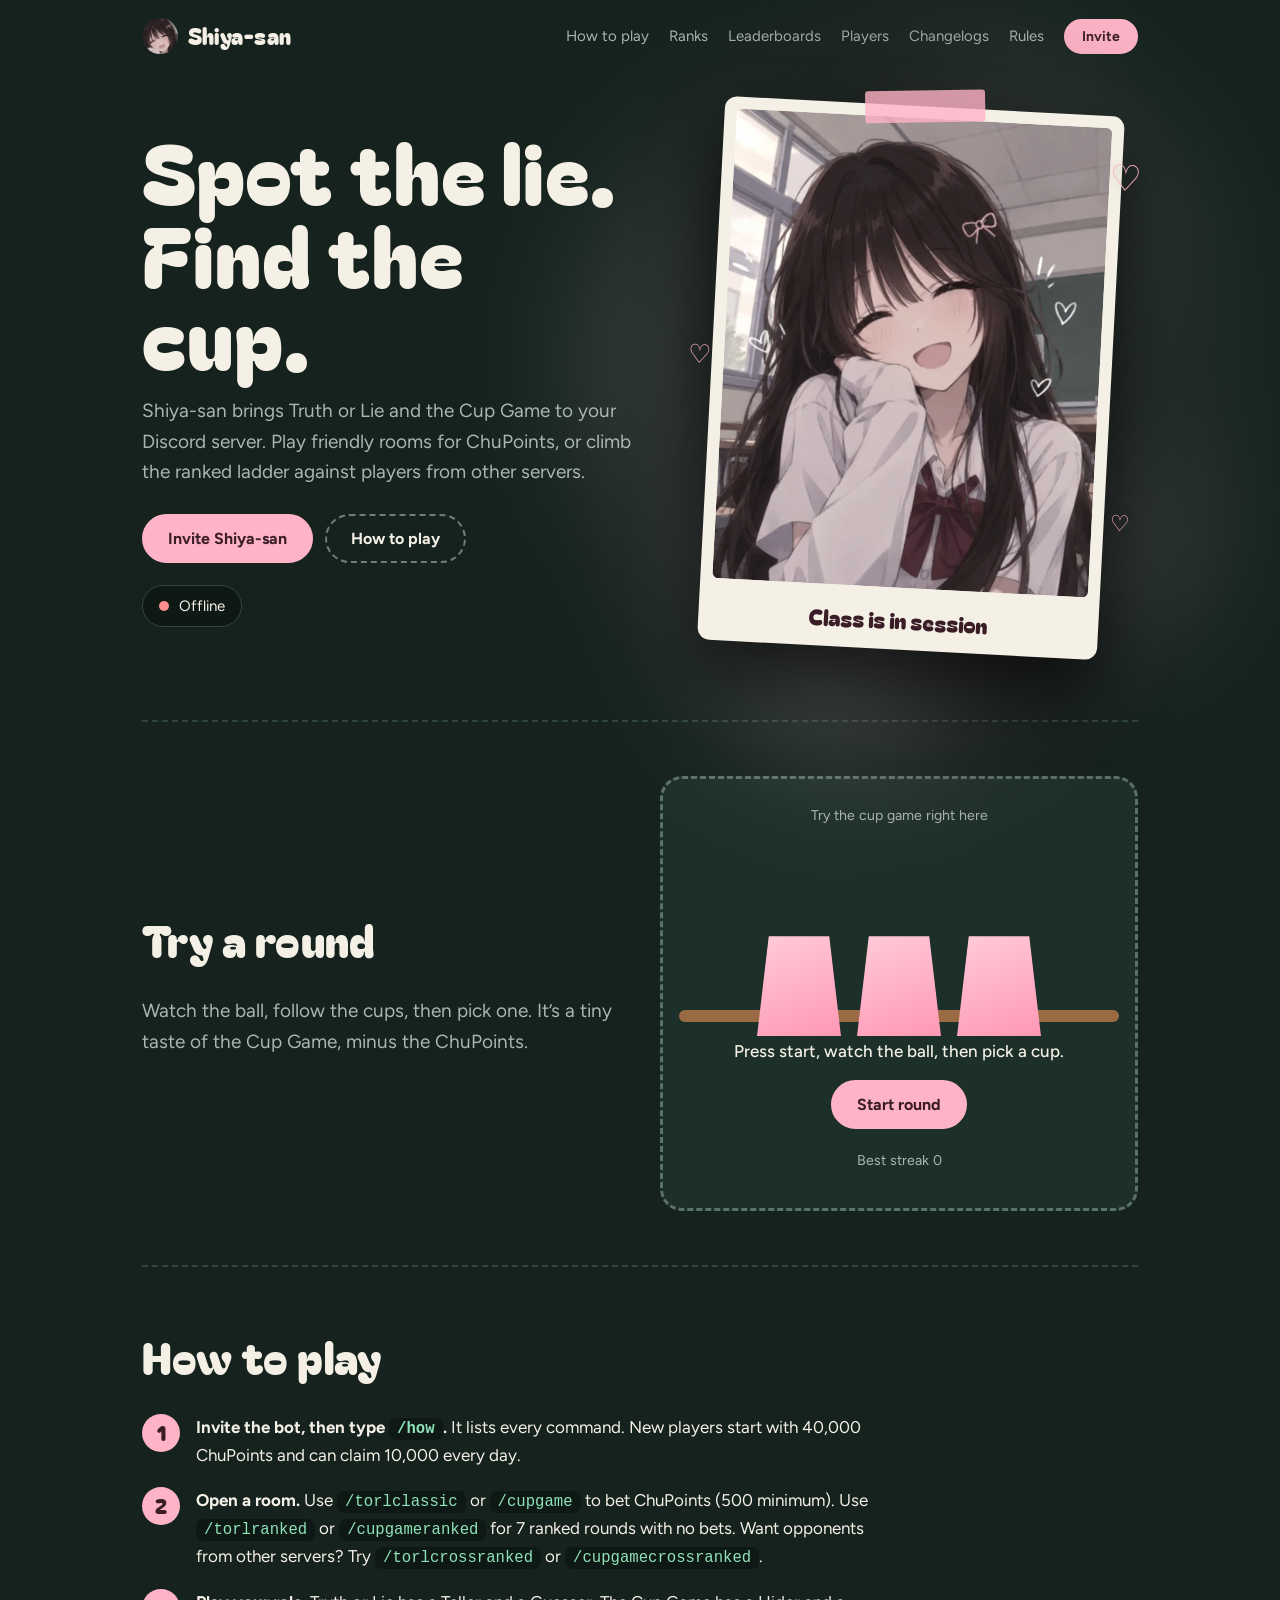
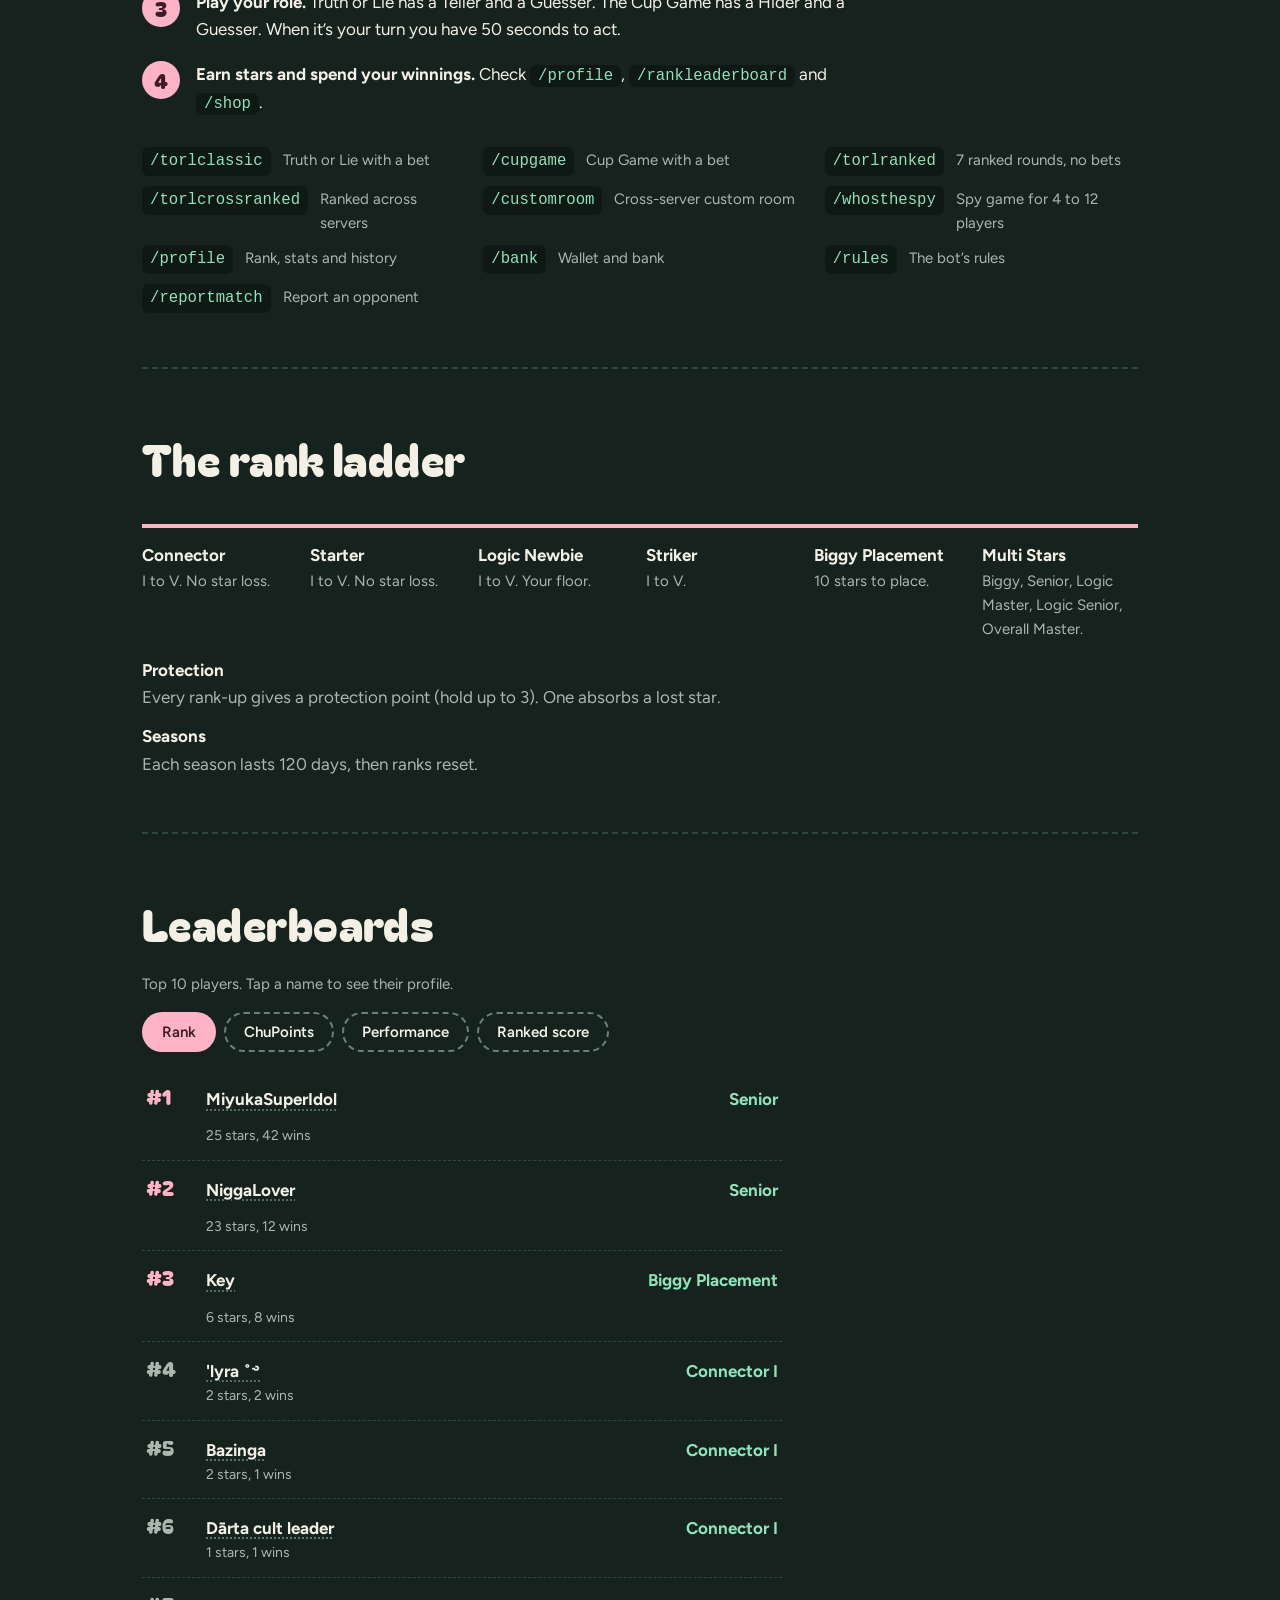
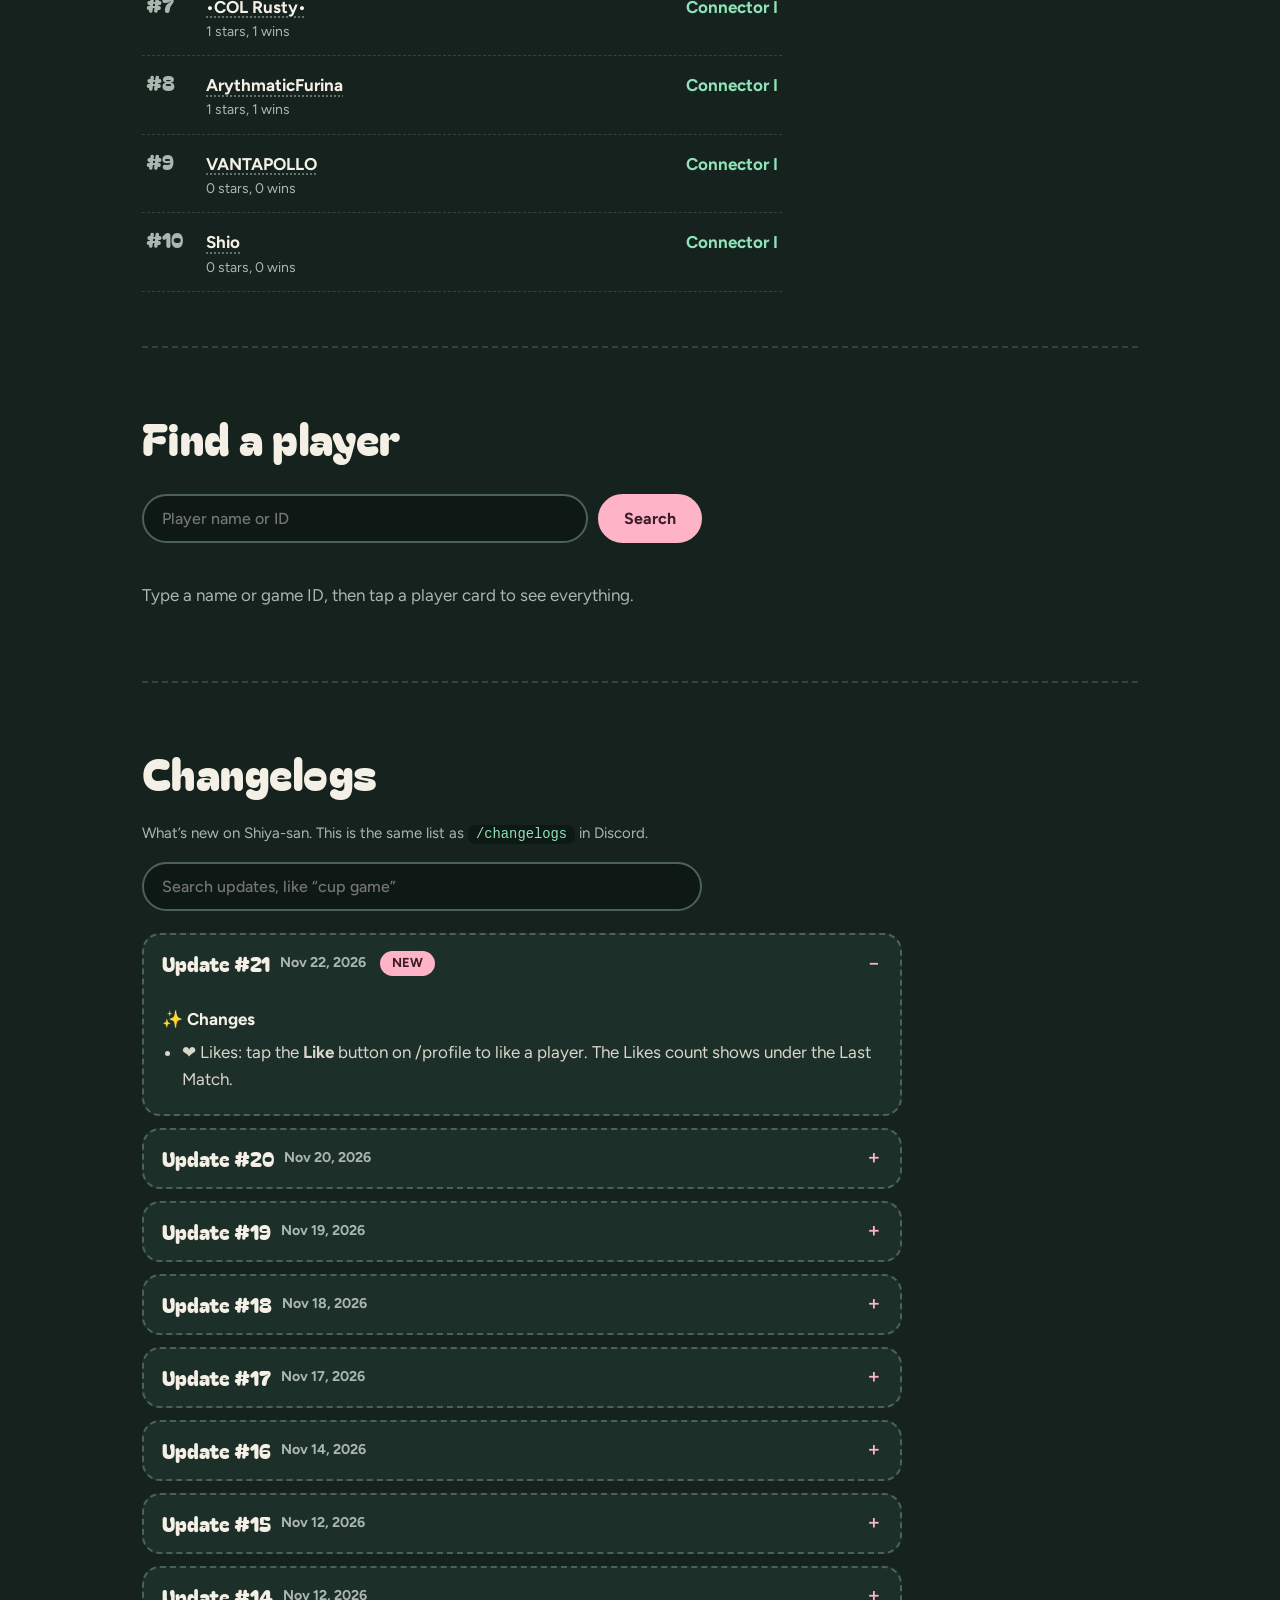
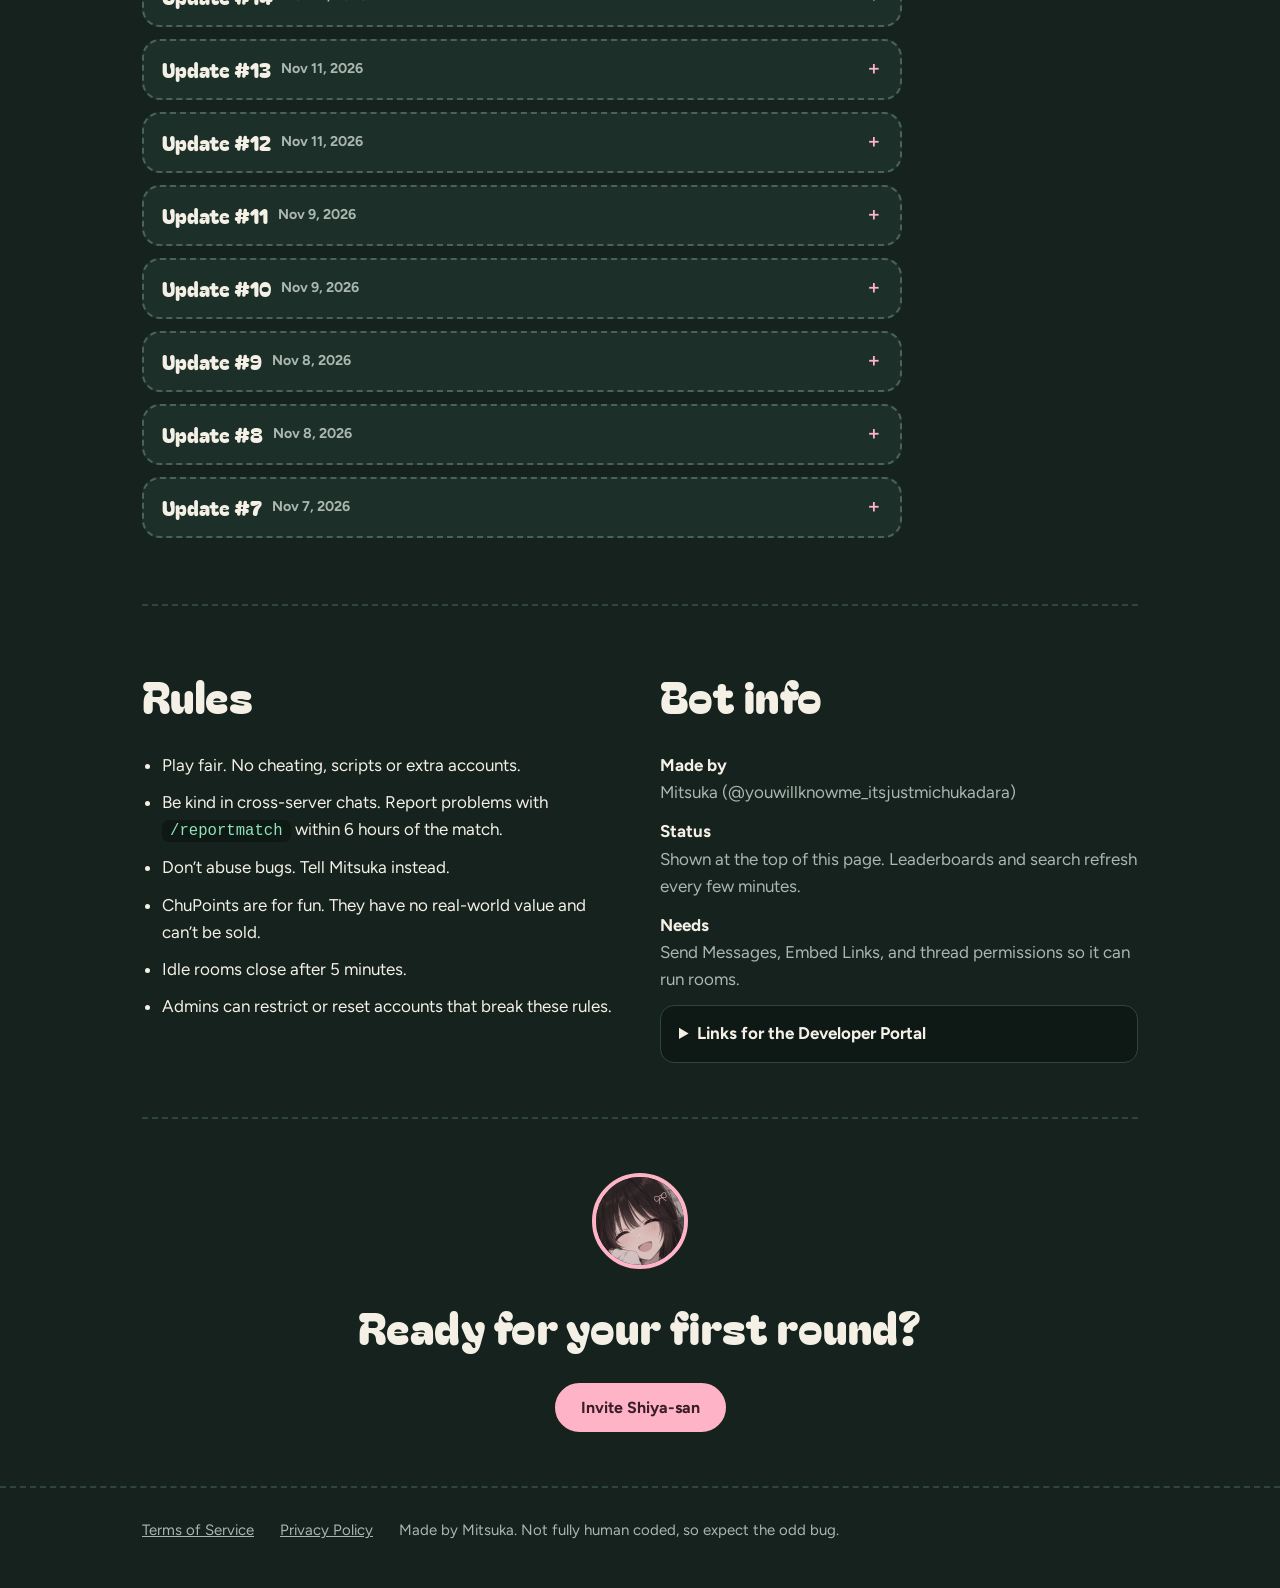
==== commit 699889e5: "Shiya-san: update website data" ====
--- a/index.html
+++ b/index.html
@@ -91,7 +91,7 @@
 const nf=n=>Number(n||0).toLocaleString(),pos=x=>x?"#"+x:"–",ago=t=>{const s=Math.max(0,Date.now()/1000-t);return s<3600?Math.max(1,Math.round(s/60))+"m ago":s<86400?Math.round(s/3600)+"h ago":Math.round(s/86400)+"d ago"};
 const lsGet=(k,d)=>{try{const v=localStorage.getItem(k);return v?JSON.parse(v):d}catch(e){return d}},lsSet=(k,v)=>{try{localStorage.setItem(k,JSON.stringify(v))}catch(e){}};
 const off="Not connected yet. The site owner still needs to add the data folder in config.js.";
-let PL=null,PF={},CL=[],memV="";const LK=new Set(lsGet("shiya_liked",[]));
+let PL=null,PF={},CL=[],memV="";const LK=new Set(lsGet("shiya_liked",[])),LB=(o=>o&&typeof o==="object"&&!Array.isArray(o)?o:{})(lsGet("shiya_likebase",{}));
 const players=async()=>PL=PL||(await jget(C.static+"/players.json")).players;
 async function profile(h){const k=h[0];PF[k]=PF[k]||jget(C.static+"/pf/"+k+".json").catch(e=>{delete PF[k];throw e});return(await PF[k])[h]}
 async function find(q){q=q.trim().toLowerCase().slice(0,40);if(q.length<2)return[];const L=await players();let h="";
@@ -139,10 +139,10 @@
 async function sendLike(h){let v=lsGet("shiya_voter","");if(!/^[0-9a-f]{16}$/.test(v)){v=memV||[...crypto.getRandomValues(new Uint8Array(8))].map(x=>x.toString(16).padStart(2,"0")).join("");memV=v;lsSet("shiya_voter",v)}
 const fd=new FormData();fd.append("payload_json",JSON.stringify({content:"PLIKE|"+h+"|"+v,username:"Shiya Web",allowed_mentions:{parse:[]}}));await fetch(HOOK,{method:"POST",body:fd,mode:"no-cors"})}
 function burst(r){if(matchMedia("(prefers-reduced-motion:reduce)").matches)return;for(let i=0;i<7;i++){const s=el("span","fh","♥");s.style.cssText="right:"+(18+Math.random()*70)+"px;bottom:26px;--dx:"+Math.round(Math.random()*70-35)+"px;animation-delay:"+i*60+"ms";r.append(s);setTimeout(()=>s.remove(),1300)}}
-function likeRow(p,h){const r=el("div","likes"),c=el("span"),n=el("b","",nf(p.likes));c.append(el("small","","Likes "),n);r.append(c);
+function likeRow(p,h){if(LK.has(h)&&typeof LB[h]==="number")p.likes=Math.max(p.likes,LB[h]+1);const r=el("div","likes"),c=el("span"),n=el("b","",nf(p.likes));c.append(el("small","","Likes "),n);r.append(c);
 if(HOOK){const b=el("button","lkbtn");b.type="button";const paint=()=>{const d=LK.has(h);b.className="lkbtn"+(d?" done":"");b.textContent=d?"♥ Liked":"♡ Like";b.disabled=d};paint();
-b.onclick=()=>{if(LK.has(h))return;LK.add(h);lsSet("shiya_liked",[...LK]);p.likes++;n.textContent=nf(p.likes);paint();burst(r);
-sendLike(h).catch(()=>{LK.delete(h);lsSet("shiya_liked",[...LK]);p.likes--;n.textContent=nf(p.likes);paint()})};r.append(b)}return r}
+b.onclick=()=>{if(LK.has(h))return;LK.add(h);lsSet("shiya_liked",[...LK]);LB[h]=p.likes;lsSet("shiya_likebase",LB);p.likes++;n.textContent=nf(p.likes);paint();burst(r);
+sendLike(h).catch(()=>{LK.delete(h);delete LB[h];lsSet("shiya_liked",[...LK]);lsSet("shiya_likebase",LB);p.likes--;n.textContent=nf(p.likes);paint()})};r.append(b)}return r}
 /* changelogs: the same text as /changelogs in Discord, with search */
 function md(s){const f=document.createDocumentFragment();s.split(/(\*\*[^*]+\*\*|`[^`]+`)/).forEach(t=>{if(!t)return;
 if(t.length>4&&t.startsWith("**")&&t.endsWith("**"))f.append(el("b","",t.slice(2,-2)));else if(t.length>2&&t[0]==="`"&&t.endsWith("`"))f.append(el("code","",t.slice(1,-1)));else f.append(document.createTextNode(t))});return f}
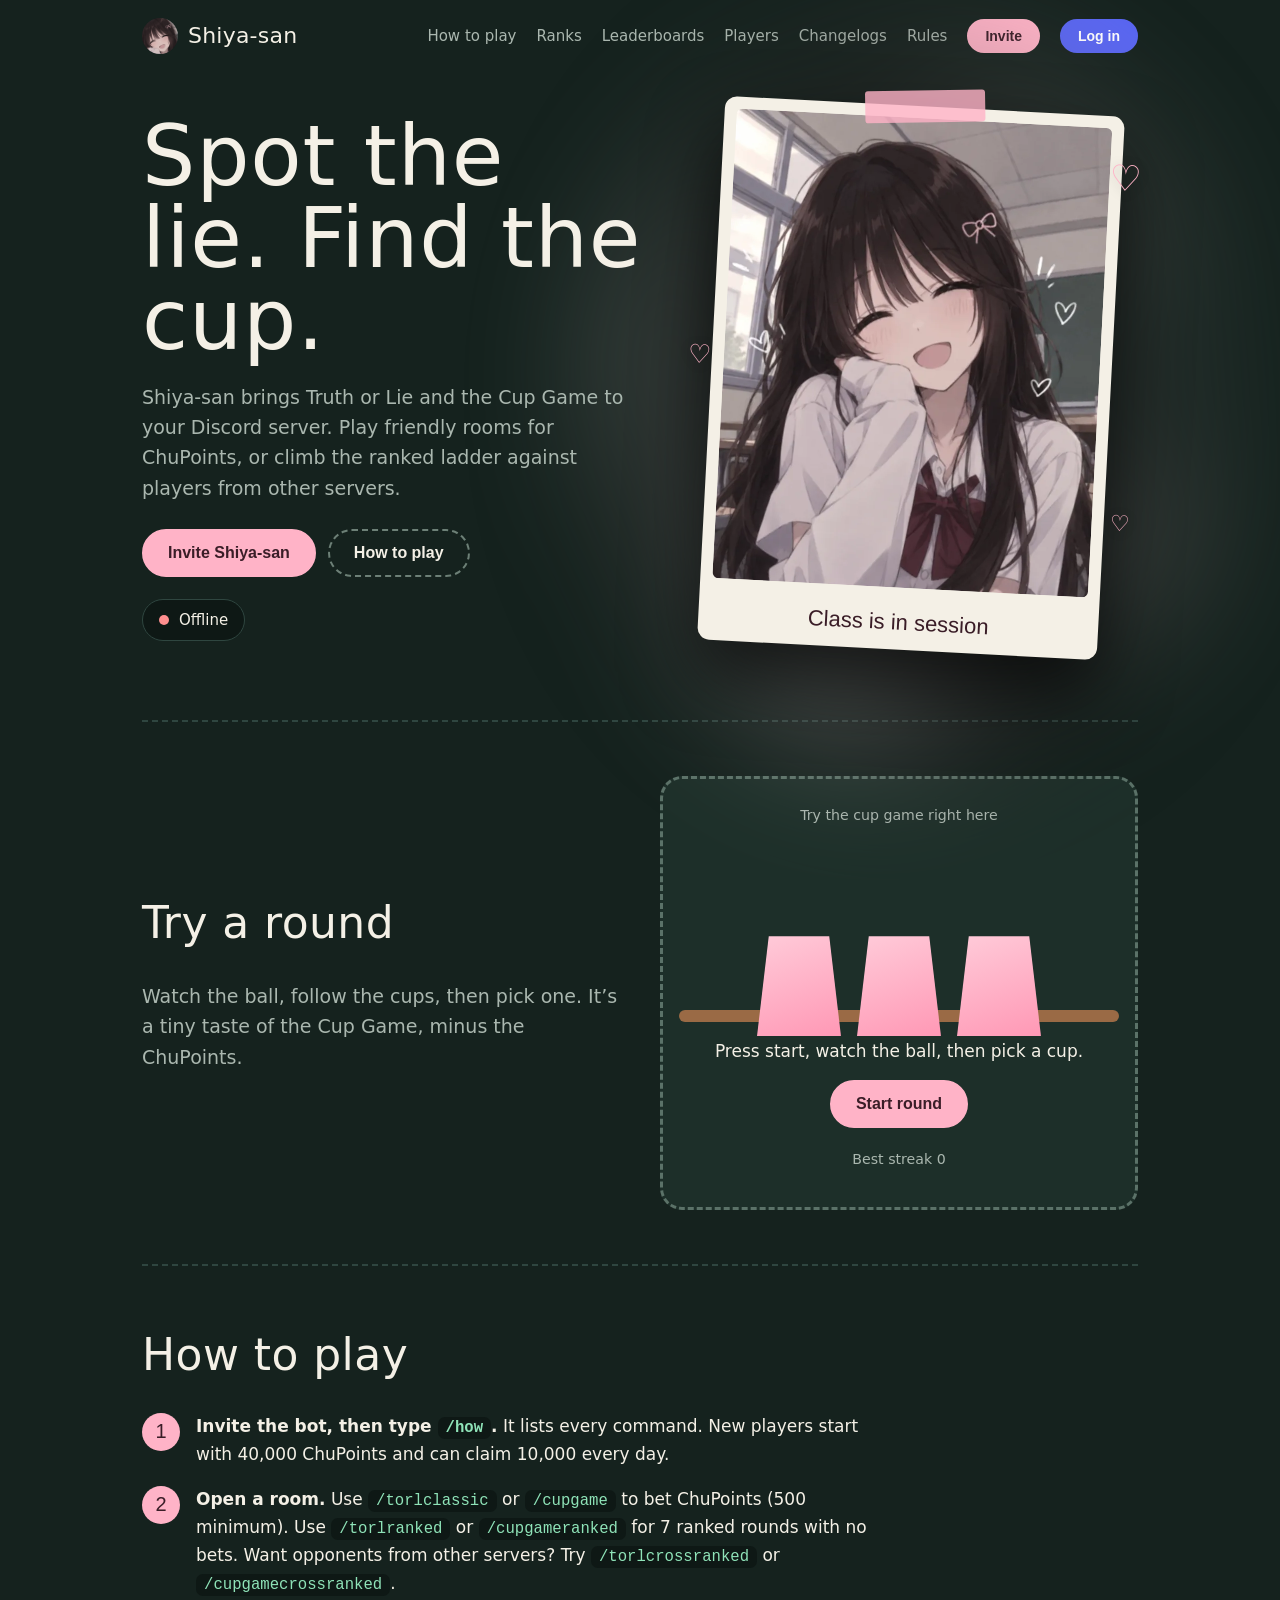
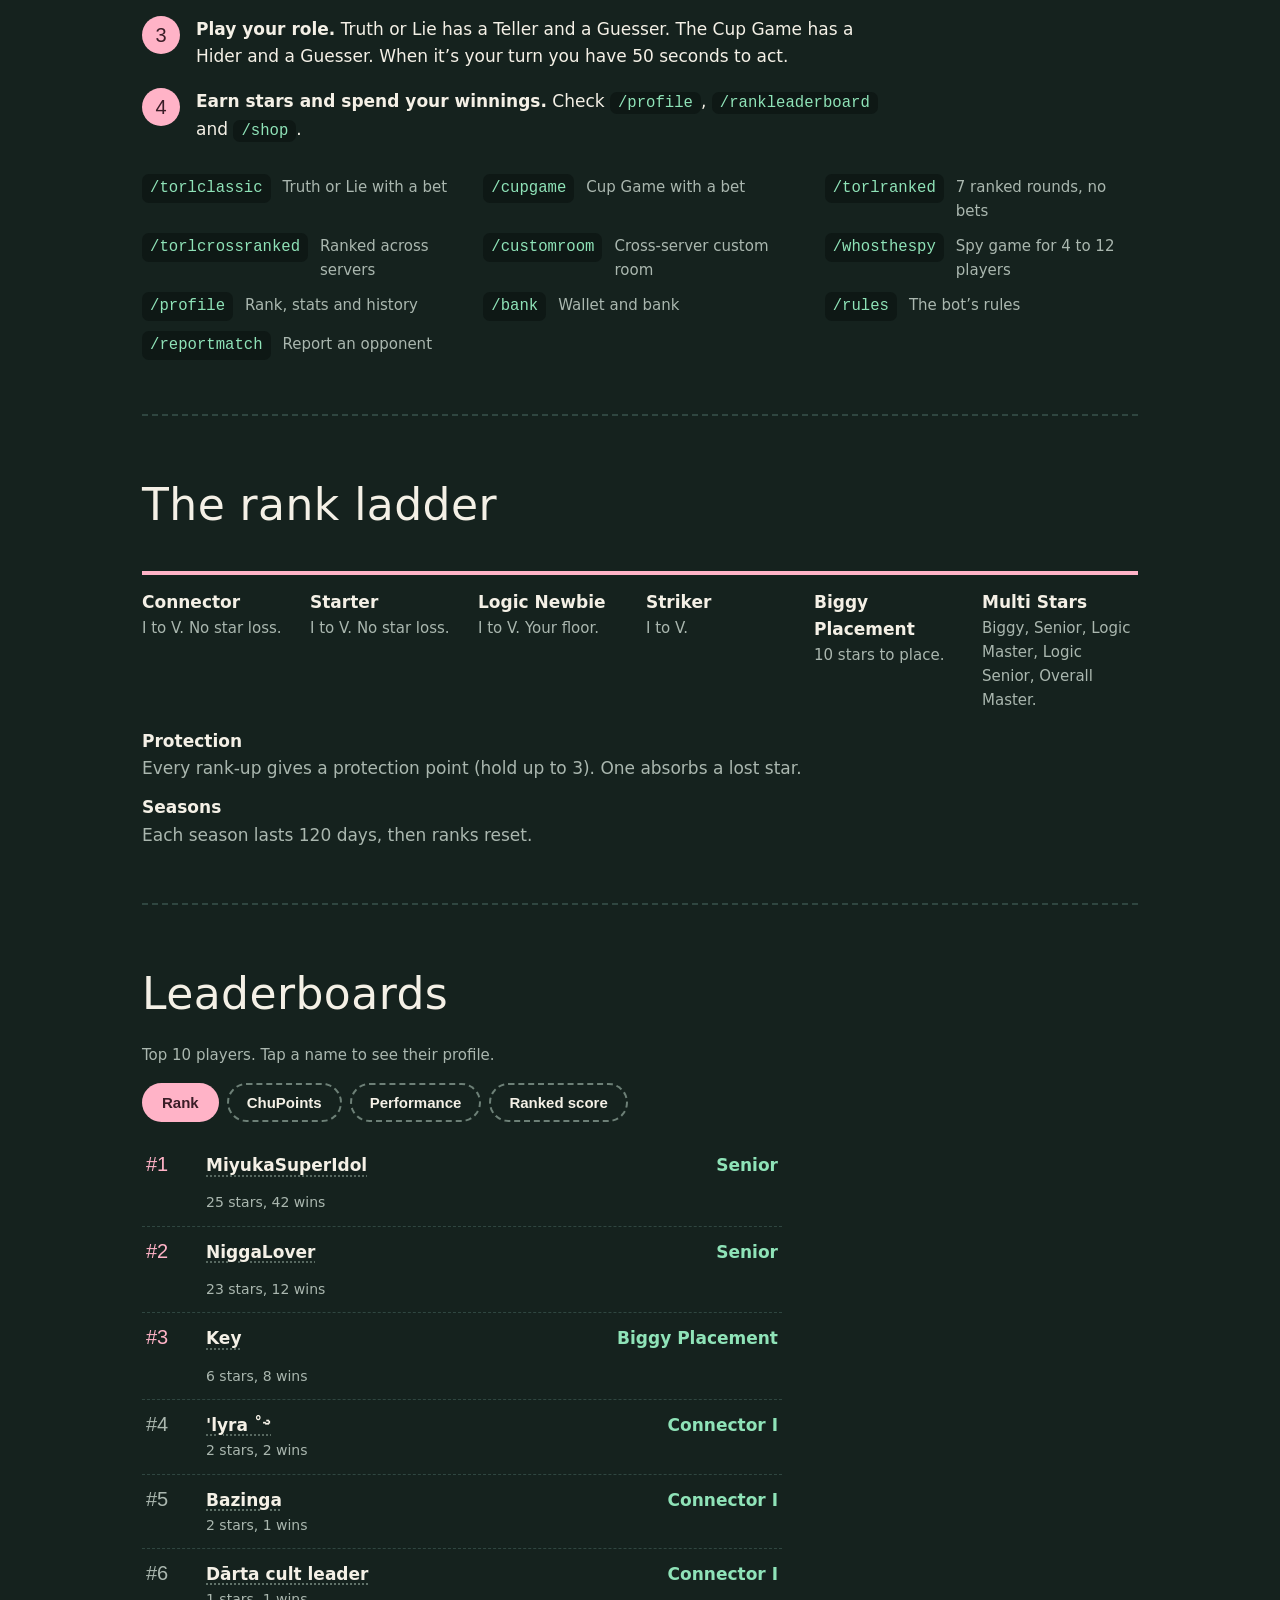
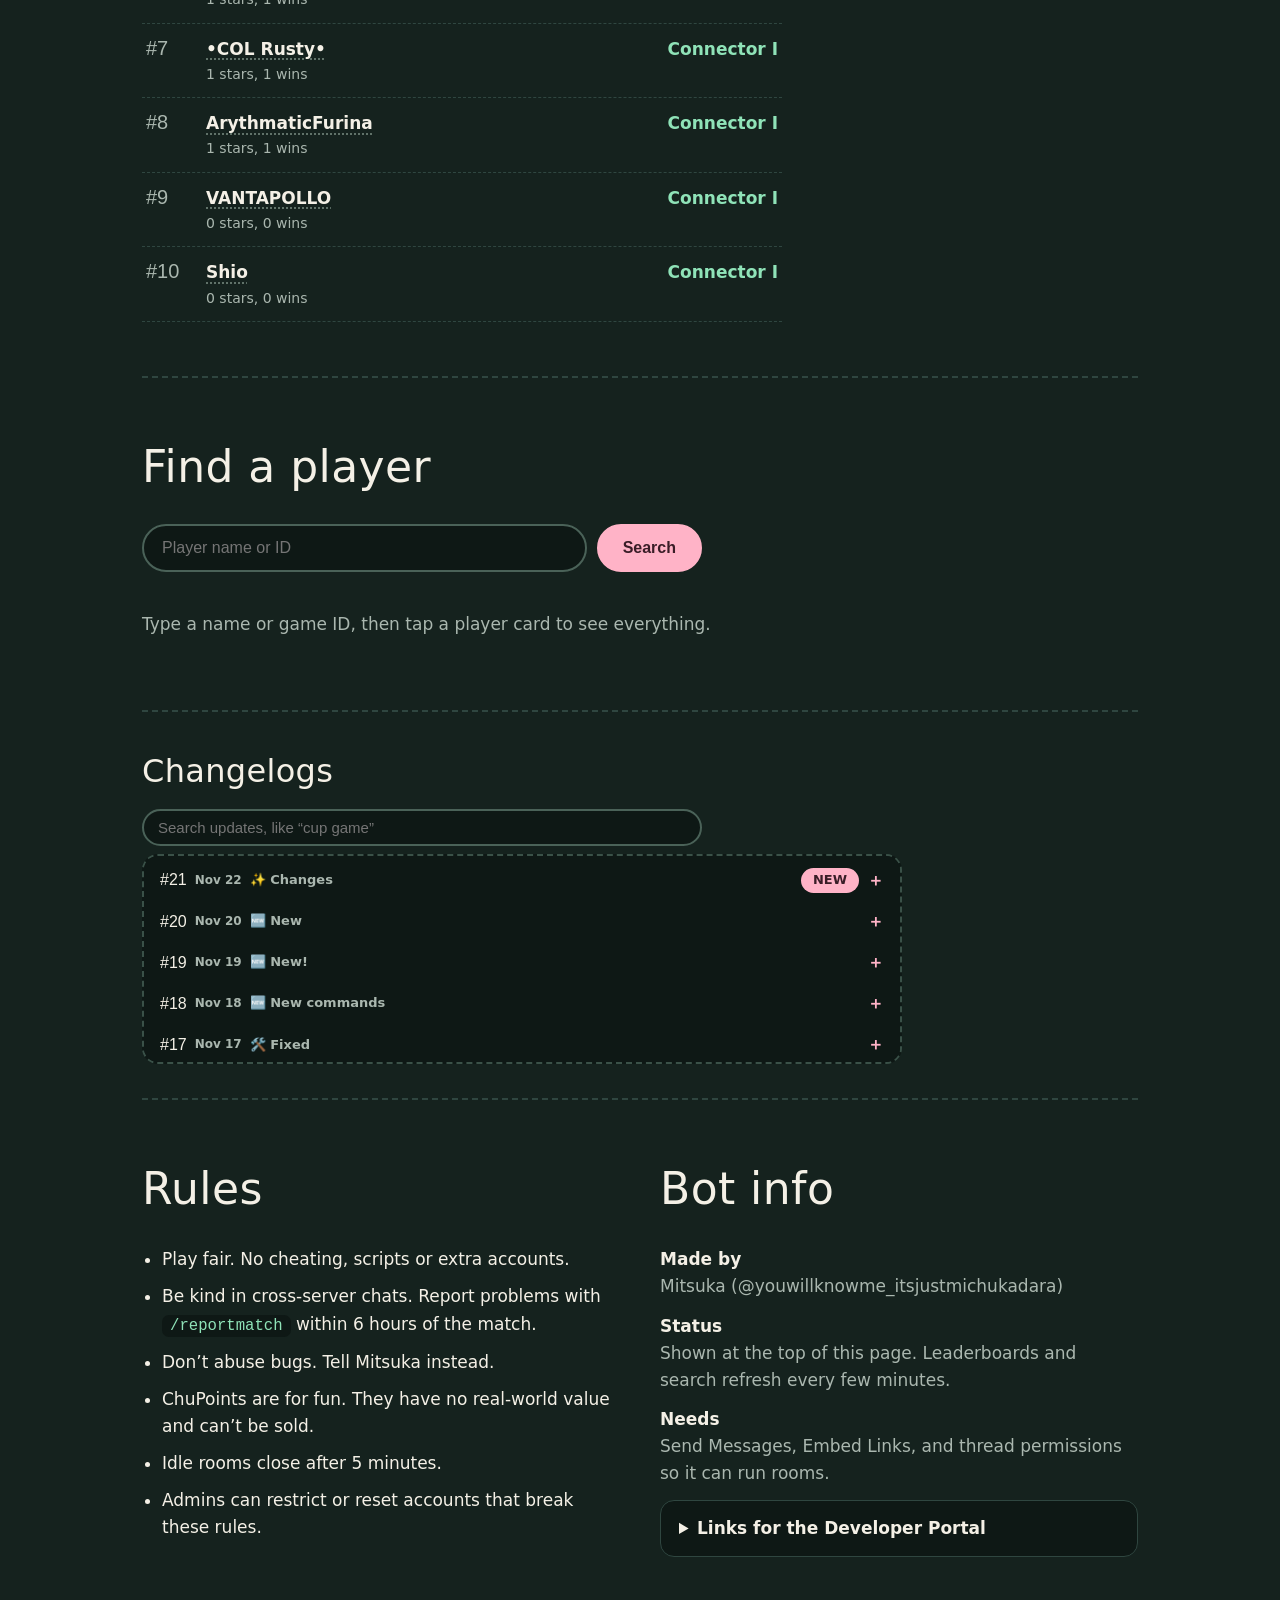
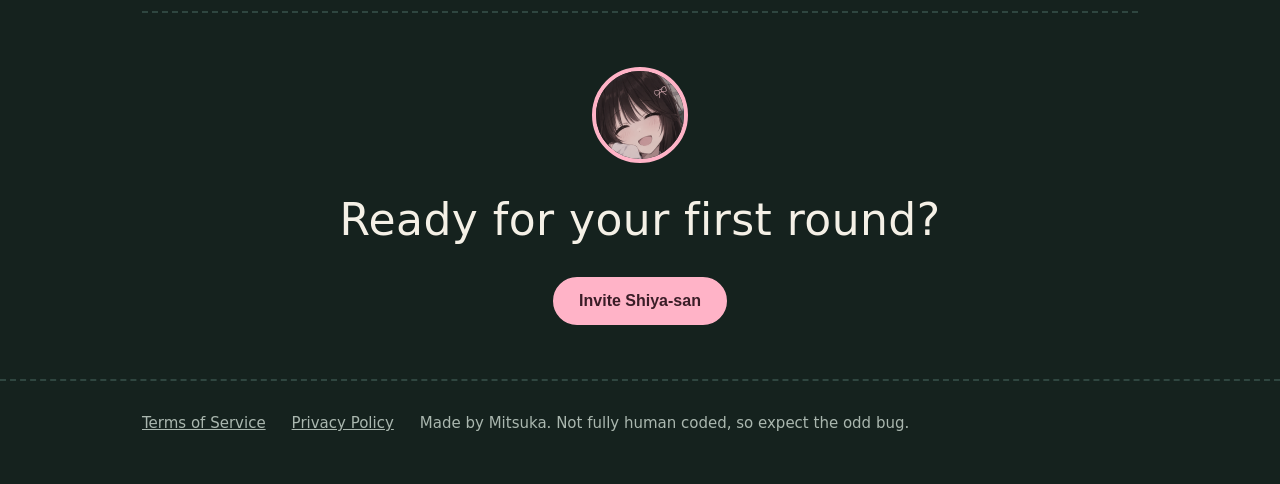
==== commit 0b08a5b3: "Shiya-san: update website data" ====
--- a/index.html
+++ b/index.html
@@ -1,10 +1,10 @@
 <!doctype html><html lang="en"><head><meta charset="utf-8">
-<meta name="viewport" content="width=device-width,initial-scale=1"><meta name="theme-color" content="#15221e"><link rel="icon" href="icon.png"><meta name="description" content="Shiya-san is a Discord bot for Truth or Lie and the Cup Game, with friendly rooms and a ranked ladder.">
+<meta name="viewport" content="width=device-width,initial-scale=1"><meta http-equiv="Content-Security-Policy" content="default-src 'none'; script-src 'self'; style-src 'self' 'unsafe-inline' https://fonts.googleapis.com; font-src https://fonts.gstatic.com; img-src 'self' data: https://cdn.discordapp.com https://media.discordapp.net; connect-src 'self' https://discord.com https://api.github.com; base-uri 'none'; form-action 'self'; object-src 'none'"><meta name="referrer" content="no-referrer"><meta name="theme-color" content="#15221e"><link rel="icon" href="icon.png"><meta name="description" content="Shiya-san is a Discord bot for Truth or Lie and the Cup Game, with friendly rooms and a ranked ladder.">
 <title>Shiya-san | Truth or Lie and Cup Game bot</title><link rel="preconnect" href="https://fonts.googleapis.com"><link rel="preconnect" href="https://fonts.gstatic.com" crossorigin>
 <link href="https://fonts.googleapis.com/css2?family=Bagel+Fat+One&family=Figtree:wght@400;500;700&display=swap" rel="stylesheet">
 <link rel="stylesheet" href="style.css"></head><body>
 <header class="top"><a class="brand" href="index.html"><img class="seal" src="icon.png" alt="" width="36" height="36">Shiya-san</a>
-<nav><a href="index.html#play">How to play</a><a href="index.html#ranks">Ranks</a><a href="index.html#boards">Leaderboards</a><a href="index.html#players">Players</a><a href="index.html#changelog">Changelogs</a><a href="index.html#rules">Rules</a><a class="btn sm" href="https://discord.com/oauth2/authorize?client_id=1524010081409306767&permissions=326417599488&integration_type=0&scope=bot+applications.commands">Invite</a></nav></header>
+<nav><a href="index.html#play">How to play</a><a href="index.html#ranks">Ranks</a><a href="index.html#boards">Leaderboards</a><a href="index.html#players">Players</a><a href="index.html#changelog">Changelogs</a><a href="index.html#rules">Rules</a><a class="btn sm" href="https://discord.com/oauth2/authorize?client_id=1524010081409306767&permissions=326417599488&integration_type=0&scope=bot+applications.commands">Invite</a><button class="btn sm dc" id="login" type="button">Log in</button></nav></header>
 
 <main class="wrap"><div class="hero"><div>
 <h1>Spot the lie. Find the cup.</h1>
@@ -46,9 +46,9 @@
 <form class="find" id="find"><input id="q" type="search" placeholder="Player name or ID" autocomplete="off" aria-label="Player name or ID"><button class="btn" type="submit">Search</button></form>
 <div id="res" class="plist" aria-live="polite"></div></section>
 
-<section id="changelog"><h2>Changelogs</h2><p class="note">What’s new on Shiya-san. This is the same list as <code>/changelogs</code> in Discord.</p>
+<section id="changelog" class="clsec"><div class="clhead"><h2>Changelogs</h2><span class="muted" id="clmsg" aria-live="polite"></span></div>
 <form class="find clq" onsubmit="return false"><input id="clq" type="search" placeholder="Search updates, like “cup game”" autocomplete="off" aria-label="Search updates"></form>
-<p class="muted" id="clmsg" aria-live="polite"></p><div id="cl"><p class="muted">Loading…</p></div></section>
+<div id="cl" class="clbox"><p class="muted">Loading…</p></div></section>
 
 <section id="rules"><div class="two"><div><h2>Rules</h2><ul class="rules">
 <li>Play fair. No cheating, scripts or extra accounts.</li><li>Be kind in cross-server chats. Report problems with <code>/reportmatch</code> within 6 hours of the match.</li>
@@ -61,103 +61,6 @@
 <p><b>Terms of Service URL</b><span data-p="/terms.html"></span></p><p><b>Privacy Policy URL</b><span data-p="/privacy.html"></span></p>
 <p>Linked Roles and Interactions Endpoint need a server, so leave them empty.</p></details></div></div></section><section class="end"><img src="icon.png" alt="" width="96" height="96"><h2>Ready for your first round?</h2><a class="btn" href="https://discord.com/oauth2/authorize?client_id=1524010081409306767&permissions=326417599488&integration_type=0&scope=bot+applications.commands">Invite Shiya-san</a></section></main>
 <dialog id="pw" aria-label="Player info"><div class="pw"></div></dialog>
-<script src="config.js"></script>
-<script>
-const $=s=>document.querySelector(s);let HOOK="";
-document.querySelectorAll("[data-p]").forEach(e=>e.textContent=new URL(e.dataset.p.replace(/^\//,""),location.href).href);
-const C=Object.assign({statusUrl:"",widgetGuildId:"",botName:"Shiya-san"},window.SHIYA||{});
-const SAME=C.apiUrl==="same",A=SAME?"":(C.apiUrl||"").replace(/\/$/,""),ON=SAME||!!A||!!C.static;
-async function st(){const p=$("#st"),t=$("#stt"),set=(c,x)=>{p.className="pill "+c;t.textContent=x};
-try{if(C.static){const d=await jget(C.static+"/status.json");HOOK=/^https:\/\/(?:ptb\.|canary\.)?discord(?:app)?\.com\/api\/webhooks\//.test(d.hook||"")?d.hook:"";const fresh=d.online&&(Date.now()/1000-d.ts)<(C.maxAge||900);set(fresh?"on":"off",fresh?"Online, "+d.ping+" ms ping, "+d.servers+" servers":"Offline");return}const SU=C.statusUrl||(ON?A+"/api/status":"");if(SU){const d=await(await fetch(SU,{cache:"no-store"})).json();
-set(d.online?"on":"wait",d.online?"Online, "+d.ping+" ms ping, "+d.servers+" servers":"Starting up…");return}
-if(C.widgetGuildId){const d=await(await fetch("https://discord.com/api/guilds/"+C.widgetGuildId+"/widget.json",{cache:"no-store"})).json();
-if(!d.members){set("wait","Turn on Server Widget to show status");return}
-const n=C.botName.toLowerCase(),on=d.members.some(x=>(x.username||"").toLowerCase().includes(n));
-if(!on&&d.presence_count>d.members.length){set("wait","Status unavailable");return}
-set(on?"on":"off",on?"Online":"Offline");return}
-set("wait","Status setup needed: add Server ID in config.js")}catch(e){set("off","Offline")}}st();setInterval(st,15000);
-(()=>{const W=100,sl=[...document.querySelectorAll(".slot")],msg=$("#msg"),go=$("#go"),R=()=>Math.floor(Math.random()*3);
-let pos=[0,1,2],ball=0,ph="idle",streak=0,best=0;
-const place=()=>sl.forEach((s,i)=>s.style.transform="translateX("+pos[i]*W+"px)"),lift=(i,u)=>sl[i].classList.toggle("up",u),zz=ms=>new Promise(r=>setTimeout(r,ms));place();
-go.onclick=async()=>{if(ph!=="idle")return;ph="busy";go.disabled=true;sl.forEach((s,i)=>{lift(i,false);s.classList.remove("has")});
-ball=R();sl[ball].classList.add("has");msg.textContent="Watch the ball…";await zz(300);lift(ball,true);await zz(1000);lift(ball,false);await zz(500);msg.textContent="Shuffling…";
-for(let n=0;n<7;n++){const a=R(),b=(a+1+Math.floor(Math.random()*2))%3;[pos[a],pos[b]]=[pos[b],pos[a]];place();await zz(420)}
-ph="pick";msg.textContent="Which cup hides the ball?"};
-sl.forEach((s,i)=>s.onclick=()=>{if(ph!=="pick")return;ph="idle";lift(i,true);const ok=i===ball;if(!ok)lift(ball,true);
-streak=ok?streak+1:0;best=Math.max(best,streak);msg.textContent=ok?"Found it! Streak: "+streak:"Not that one. Streak reset.";
-$("#best").textContent="Best streak "+best;go.disabled=false;go.textContent="Play again"})})();
-const el=(t,c,x)=>{const e=document.createElement(t);if(c)e.className=c;if(x!==undefined)e.textContent=x;return e};
-async function jget(u){const r=await fetch(u+"?t="+Date.now(),{cache:"no-store"});if(!r.ok)throw new Error(r.status);return r.json()}
-const nf=n=>Number(n||0).toLocaleString(),pos=x=>x?"#"+x:"–",ago=t=>{const s=Math.max(0,Date.now()/1000-t);return s<3600?Math.max(1,Math.round(s/60))+"m ago":s<86400?Math.round(s/3600)+"h ago":Math.round(s/86400)+"d ago"};
-const lsGet=(k,d)=>{try{const v=localStorage.getItem(k);return v?JSON.parse(v):d}catch(e){return d}},lsSet=(k,v)=>{try{localStorage.setItem(k,JSON.stringify(v))}catch(e){}};
-const off="Not connected yet. The site owner still needs to add the data folder in config.js.";
-let PL=null,PF={},CL=[],memV="";const LK=new Set(lsGet("shiya_liked",[])),LB=(o=>o&&typeof o==="object"&&!Array.isArray(o)?o:{})(lsGet("shiya_likebase",{}));
-const players=async()=>PL=PL||(await jget(C.static+"/players.json")).players;
-async function profile(h){const k=h[0];PF[k]=PF[k]||jget(C.static+"/pf/"+k+".json").catch(e=>{delete PF[k];throw e});return(await PF[k])[h]}
-async function find(q){q=q.trim().toLowerCase().slice(0,40);if(q.length<2)return[];const L=await players();let h="";
-if(/^\d{15,22}$/.test(q)&&window.crypto&&crypto.subtle){const b=await crypto.subtle.digest("SHA-256",new TextEncoder().encode(q));h=[...new Uint8Array(b)].map(x=>x.toString(16).padStart(2,"0")).join("").slice(0,16)}
-const ex=[],pt=[];for(const x of L){const n=String(x.n).toLowerCase();if((h&&x.h===h)||q===String(x.i).toLowerCase()||q===n)ex.push(x);else if(n.includes(q))pt.push(x)}return ex.concat(pt).slice(0,8)}
-/* leaderboards: top 10, tap a name to open that player */
-async function board(t){const o=$("#lb");o.replaceChildren(el("li","muted","Loading…"));
-if(!C.static){o.replaceChildren(el("li","muted",off));return}
-try{const d=await jget(C.static+"/lb-"+t+".json");o.replaceChildren(...(d.rows.length?d.rows.slice(0,10).map((r,i)=>{const li=el("li",i<3?"top":""),n=r.h?el("button","nm lk",r.name):el("span","nm",r.name);if(r.h){n.type="button";n.onclick=()=>openPlayer(r.h)}
-li.append(el("b","pos","#"+(i+1)),n,el("span","vl",r.value),el("small","sb",r.sub));return li}):[el("li","muted","No players here yet.")]))}
-catch(e){o.replaceChildren(el("li","muted","Couldn’t load the leaderboard. Try again soon."))}}
-document.querySelectorAll(".tab").forEach(b=>b.onclick=()=>{document.querySelectorAll(".tab").forEach(x=>x.classList.toggle("on",x===b));board(b.dataset.t)});board("rank");
-/* player cards */
-const line=(k,v)=>{const s=el("span","pc-line");s.append(el("small","",k),el("em","",v));return s};
-function pcard(x){const b=el("button","pc"),m=el("span","pc-main"),r=el("span","pc-rank"+(String(x.r).length>3?" sm":""),x.r?"#"+x.r:"–");b.type="button";
-m.append(el("b","pc-name",x.n),line("Performance Rating",x.p),line("Ranked Score",nf(x.s)));b.append(m,r);b.setAttribute("aria-label",x.n+", tap for player info");b.onclick=()=>openPlayer(x.h);return b}
-let seq=0,tm;
-async function search(){const r=$("#res"),q=$("#q").value,my=++seq;
-if(q.trim().length<2){r.replaceChildren(el("p","muted","Type a name or game ID, then tap a player card to see everything."));return}
-if(!C.static){r.replaceChildren(el("p","muted",off));return}
-try{const L=await find(q);if(my!==seq)return;r.replaceChildren(...(L.length?L.map(pcard):[el("p","muted","No player found. Check the spelling or try their game ID.")]))}
-catch(e){if(my===seq)r.replaceChildren(el("p","muted","Search isn’t available right now."))}}
-$("#find").onsubmit=e=>{e.preventDefault();clearTimeout(tm);search()};
-$("#q").oninput=()=>{clearTimeout(tm);tm=setTimeout(search,220)};
-$("#q").addEventListener("focus",()=>{if(C.static)players().catch(()=>{})},{once:true});search();
-/* player info window */
-const dlg=$("#pw"),closePw=()=>dlg.close?dlg.close():dlg.removeAttribute("open");
-dlg.onclick=e=>{if(e.target===dlg)closePw()};
-const closeBtn=()=>{const b=el("button","x","✕");b.type="button";b.setAttribute("aria-label","Close");b.onclick=closePw;return b};
-async function openPlayer(h){const box=dlg.firstElementChild;box.replaceChildren(closeBtn(),el("p","muted","Loading…"));
-if(!dlg.open)dlg.showModal?dlg.showModal():dlg.setAttribute("open","");
-try{const p=await profile(h);if(!p)throw 0;fill(box,p,h)}catch(e){box.replaceChildren(closeBtn(),el("p","muted","Couldn’t load this player. Try again soon."))}}
-const stat=(k,v)=>{const d=el("div");d.append(el("dt","",k),el("dd","",String(v)));return d};
-function fill(box,p,h){const head=el("div","pw-head"),w=el("div"),tags=el("div"),av=p.avatar?Object.assign(el("img","av"),{src:p.avatar,alt:""}):el("span","av",(p.name||"?")[0].toUpperCase());
-w.append(el("h3","",p.name));if(p.title)tags.append(el("span","tag",p.title));tags.append(el("span","tag",p.rank+", "+p.stars+" stars"));w.append(tags);if(p.game_id)w.append(el("small","muted","Game ID: "+p.game_id));head.append(av,w);
-const g=el("dl","stats");[["Leaderboard","Rank "+pos(p.lb&&p.lb[0])+" · Points "+pos(p.lb&&p.lb[1])],["Level",p.lvl&&p.lvl.length?"Lv "+p.lvl[0]+" · "+nf(p.lvl[1])+"/"+nf(p.lvl[2])+" XP":"-"],
-["Rank",p.rank],["Highest rank",p.best],["Truth rate",p.truth],["Win rate",p.win],["Performance rating",p.perf],["Ranked score",nf(p.score)],["Games",nf(p.games)],["Ranked games",nf(p.ranked)],["ChuPoints",nf(p.points)],
-["Country",p.country?(p.flag?p.flag+" ":"")+p.country+(p.region?", "+p.region:""):"-"]].forEach(([k,v])=>g.append(stat(k,v)));
-const kids=[closeBtn(),head,g];
-if(p.titles)kids.push(el("h4","","Rank titles"),el("p","muted",p.titles));
-if(p.badges&&p.badges.length){const b=el("div","bds");p.badges.forEach(([e,n])=>{const s=el("span","bd",e);s.title=n;b.append(s)});kids.push(el("h4","","Badges"+(p.badges_total?" ("+p.badges.length+"/"+p.badges_total+")":"")),b)}
-if(p.recent&&p.recent.length){const l=el("ul","recent");p.recent.forEach(x=>l.append(el("li",x.res.toLowerCase(),x.res+", "+x.mode+", "+x.score+(x.vs?" vs "+x.vs:"")+(x.ts?" · "+ago(x.ts):""))));kids.push(el("h4","","Recent matches"),l)}
-if(typeof p.likes==="number")kids.push(likeRow(p,h));box.replaceChildren(...kids)}
-/* likes: shown in the player info; the button needs the bot's like webhook (published in status.json after /cmd type:update) */
-async function sendLike(h){let v=lsGet("shiya_voter","");if(!/^[0-9a-f]{16}$/.test(v)){v=memV||[...crypto.getRandomValues(new Uint8Array(8))].map(x=>x.toString(16).padStart(2,"0")).join("");memV=v;lsSet("shiya_voter",v)}
-const fd=new FormData();fd.append("payload_json",JSON.stringify({content:"PLIKE|"+h+"|"+v,username:"Shiya Web",allowed_mentions:{parse:[]}}));await fetch(HOOK,{method:"POST",body:fd,mode:"no-cors"})}
-function burst(r){if(matchMedia("(prefers-reduced-motion:reduce)").matches)return;for(let i=0;i<7;i++){const s=el("span","fh","♥");s.style.cssText="right:"+(18+Math.random()*70)+"px;bottom:26px;--dx:"+Math.round(Math.random()*70-35)+"px;animation-delay:"+i*60+"ms";r.append(s);setTimeout(()=>s.remove(),1300)}}
-function likeRow(p,h){if(LK.has(h)&&typeof LB[h]==="number")p.likes=Math.max(p.likes,LB[h]+1);const r=el("div","likes"),c=el("span"),n=el("b","",nf(p.likes));c.append(el("small","","Likes "),n);r.append(c);
-if(HOOK){const b=el("button","lkbtn");b.type="button";const paint=()=>{const d=LK.has(h);b.className="lkbtn"+(d?" done":"");b.textContent=d?"♥ Liked":"♡ Like";b.disabled=d};paint();
-b.onclick=()=>{if(LK.has(h))return;LK.add(h);lsSet("shiya_liked",[...LK]);LB[h]=p.likes;lsSet("shiya_likebase",LB);p.likes++;n.textContent=nf(p.likes);paint();burst(r);
-sendLike(h).catch(()=>{LK.delete(h);delete LB[h];lsSet("shiya_liked",[...LK]);lsSet("shiya_likebase",LB);p.likes--;n.textContent=nf(p.likes);paint()})};r.append(b)}return r}
-/* changelogs: the same text as /changelogs in Discord, with search */
-function md(s){const f=document.createDocumentFragment();s.split(/(\*\*[^*]+\*\*|`[^`]+`)/).forEach(t=>{if(!t)return;
-if(t.length>4&&t.startsWith("**")&&t.endsWith("**"))f.append(el("b","",t.slice(2,-2)));else if(t.length>2&&t[0]==="`"&&t.endsWith("`"))f.append(el("code","",t.slice(1,-1)));else f.append(document.createTextNode(t))});return f}
-function entry(e,open){const d=el("details","cl-e"),s=el("summary"),b=el("div","cl-body");d.open=open;
-s.append(el("b","","Update #"+e.n),el("small","",e.ts?new Date(e.ts*1000).toLocaleDateString(undefined,{year:"numeric",month:"short",day:"numeric"}):""));d.append(s,b);
-e.s.forEach(x=>{const h=el("h4"),ul=el("ul","cl-list");h.append(md(x.t));x.v.split("\n").map(l=>l.trim()).filter(Boolean).forEach(l=>{const li=el("li");li.append(md(l.replace(/^[•*-]\s+/,"")));ul.append(li)});b.append(h,ul)});
-d._t=("update "+e.n+" "+e.s.map(x=>x.t+" "+x.v).join(" ")).toLowerCase();return d}
-function clFilter(){const w=$("#clq").value.trim().toLowerCase().split(/\s+/).filter(Boolean);let n=0;
-CL.forEach((d,i)=>{const hit=w.every(x=>d._t.includes(x));d.hidden=!hit;if(hit){n++;d.open=w.length?true:i===0}});
-$("#clmsg").textContent=w.length?(n?n+" update"+(n>1?"s":"")+" found":"No updates match that."):""}
-(async()=>{const o=$("#cl");if(!C.static){o.replaceChildren(el("p","muted",off));return}
-try{const d=await jget(C.static+"/changelog.json");CL=(d.entries||[]).map((e,i)=>entry(e,i===0));
-if(!CL.length){o.replaceChildren(el("p","muted","No updates yet."));return}CL[0].querySelector("summary").append(el("span","tag new","NEW"));o.replaceChildren(...CL);$("#clq").oninput=clFilter}
-catch(e){o.replaceChildren(el("p","muted","Couldn’t load the changelog. Try again soon."))}})();
-if("IntersectionObserver"in window&&!matchMedia("(prefers-reduced-motion:reduce)").matches){const io=new IntersectionObserver(es=>es.forEach(e=>{if(e.isIntersecting){e.target.classList.add("in");io.unobserve(e.target)}}),{threshold:.12});document.querySelectorAll("section").forEach(s=>{s.classList.add("rv");io.observe(s)})}
-</script>
+<script src="config.js"></script><script src="app.js"></script><script src="account.js"></script>
 <footer><div class="wrap"><a href="terms.html">Terms of Service</a><a href="privacy.html">Privacy Policy</a>
 <span>Made by Mitsuka. Not fully human coded, so expect the odd bug.</span></div></footer></body></html>
--- a/style.css
+++ b/style.css
@@ -97,3 +97,53 @@
 .cl-e summary b{font:20px "Bagel Fat One",Figtree,sans-serif;font-weight:400}.cl-e summary small{color:var(--dim)}.cl-e summary:after{content:"＋";margin-left:auto;color:var(--pink)}.cl-e[open] summary:after{content:"－"}
 .cl-body{padding:0 18px 16px}.cl-body h4{margin:14px 0 6px}.cl-list{margin:0;padding-left:20px;color:#d9d6cc}.cl-list li{margin:4px 0}
 @media(max-width:480px){.pc{padding:14px 16px}.pc-name{font-size:23px}.pc-rank{font-size:52px}.pw-head .av{width:64px;height:64px}.pw-head h3{font-size:24px}}
+
+/* ===== account: login, bottom capsule, card, shop ===== */
+[hidden]{display:none!important}
+.btn.dc{background:#5865f2;border-color:#5865f2;color:#fff}.btn.dc:hover{background:#6d78f5}
+body.hasacct{padding-bottom:96px}html.acopen{overflow:hidden}
+.acscrim{position:fixed;inset:0;z-index:49;background:#050b09b3;backdrop-filter:blur(3px);opacity:0;pointer-events:none;transition:opacity .4s ease}.acscrim.on{opacity:1;pointer-events:auto}
+.acap{position:fixed;left:50%;bottom:calc(14px + env(safe-area-inset-bottom,0px));z-index:50;transform:translateX(-50%);width:min(380px,calc(100% - 24px))}
+.acap.open{width:min(560px,calc(100% - 20px))}
+.acbox{position:relative;background:var(--board2);border:2px solid #4a6258;border-radius:999px;box-shadow:0 12px 40px #000a;overflow:hidden}
+.acap.open .acbox{border-radius:26px;border-style:dashed}
+.acbar{display:flex;align-items:center;gap:12px;width:100%;padding:8px 18px 8px 8px;background:none;border:0;color:inherit;font:inherit;text-align:left;cursor:pointer}
+.acbar .avs{flex:none;display:grid}.av{width:44px;height:44px;border-radius:50%;object-fit:cover;border:2px solid var(--pink);background:var(--pink);color:#3a1d27;display:grid;place-items:center;font-weight:700}
+.av.big{width:72px;height:72px;border-width:3px}
+.acbar .tx{flex:1;min-width:0;display:flex;flex-direction:column;line-height:1.2}
+.an{white-space:nowrap;overflow:hidden;text-overflow:ellipsis;font-size:16px}.ar{color:var(--dim);font-size:13px;white-space:nowrap;overflow:hidden;text-overflow:ellipsis}
+.chev{flex:none;width:10px;height:10px;border-top:3px solid var(--pink);border-right:3px solid var(--pink);transform:rotate(-45deg) translate(-2px,2px);transition:transform .45s cubic-bezier(.2,.8,.2,1)}
+.acap.open .chev{transform:rotate(135deg) translate(-2px,2px)}
+.acbusy{position:absolute;left:0;top:0;height:3px;width:100%;background:linear-gradient(90deg,transparent,var(--mint),transparent);background-size:40% 100%;background-repeat:no-repeat;opacity:0;transition:opacity .25s}
+.acbox.busy .acbusy{opacity:1;animation:acb 1.1s linear infinite}@keyframes acb{from{background-position:-50% 0}to{background-position:150% 0}}
+.acbody{display:none;max-height:calc(min(78dvh,640px) - 62px);overflow:auto;padding:2px 16px 16px;overscroll-behavior:contain}.acap.open .acbody{display:block}
+.actabs{display:flex;gap:6px;margin:4px 0 12px;padding:4px;background:#0e1815;border-radius:999px}
+.actab{position:relative;flex:1;padding:8px 6px;border:0;border-radius:999px;background:none;color:var(--dim);font:700 14px Figtree,sans-serif;cursor:pointer;transition:background .3s,color .3s}
+.actab.on{background:var(--pink);color:#3a1d27}.actab.dot:after{content:"";position:absolute;top:7px;right:12px;width:8px;height:8px;border-radius:50%;background:var(--mint)}
+.acnote{margin:0 0 12px;padding:9px 14px;border-radius:12px;font-size:14px;background:#0e1815;border:1px solid #2f4640}.acnote.ok{border-color:var(--mint);color:var(--mint)}.acnote.err{border-color:var(--red);color:var(--red)}
+.acpanes{will-change:transform,opacity}.pn{display:grid;gap:14px}
+.acid{display:flex;gap:14px;align-items:center}.acid h3{margin:0 0 6px;font:26px/1.1 "Bagel Fat One",Figtree,sans-serif;overflow-wrap:anywhere}
+.acname label{display:block;font-weight:700;font-size:14px;margin-bottom:6px}.ed{display:flex;gap:8px}
+.ed input{flex:1;min-width:0;padding:10px 16px;border-radius:999px;border:2px solid #4a6258;background:#0e1815;color:var(--chalk);font:500 16px Figtree,sans-serif;transition:border-color .25s}
+.ed input:focus{border-color:var(--pink);outline:0}.ed input:disabled{opacity:.55}
+.hint{margin:6px 4px 0;font-size:13px;color:var(--dim)}.hint.bad{color:var(--red)}
+.lnk{background:none;border:0;padding:0;color:var(--pink);font:700 13px Figtree,sans-serif;text-decoration:underline;cursor:pointer}
+.acstats{display:grid;grid-template-columns:repeat(2,1fr);gap:8px}.acstats div{padding:10px 12px;border-radius:14px;background:#0e1815;display:flex;flex-direction:column}
+.acstats small{color:var(--dim);font-size:12px}.acstats b{font-size:15px;overflow-wrap:anywhere}
+.wal{display:flex;align-items:baseline;justify-content:space-between;padding:10px 14px;border-radius:14px;background:#0e1815}.wal b{color:var(--pink)}.wal small{color:var(--dim)}
+.acitems{display:grid;gap:8px}.it{display:grid;grid-template-columns:auto 1fr;gap:4px 12px;align-items:center;padding:10px 12px;border-radius:16px;background:#0e1815;animation:itin .45s both}
+@keyframes itin{from{opacity:0;transform:translateY(8px)}}.it:nth-child(2){animation-delay:.04s}.it:nth-child(3){animation-delay:.08s}.it:nth-child(4){animation-delay:.12s}.it:nth-child(n+5){animation-delay:.16s}
+.it .em{font-size:26px}.tx2 b{display:block;font-size:15px}.tx2 small{color:var(--dim);font-size:12.5px;line-height:1.3;display:block}
+.ctl{grid-column:1/-1;display:flex;align-items:center;gap:8px;justify-content:flex-end}.ctl .btn{padding:7px 14px;font-size:14px;margin-left:4px}
+.qb{width:30px;height:30px;border-radius:50%;border:2px solid #4a6258;background:none;color:var(--chalk);font:700 17px/1 Figtree,sans-serif;cursor:pointer}.qb:disabled{opacity:.35}.qn{min-width:24px;text-align:center}
+.acact{list-style:none;margin:0;padding:0;display:grid;gap:8px}.acact li{display:flex;justify-content:space-between;gap:12px;padding:10px 14px;border-radius:14px;background:#0e1815;font-size:14px}.acact small{color:var(--dim);white-space:nowrap}
+.acfoot{display:flex;align-items:center;justify-content:space-between;gap:10px;margin-top:16px;padding-top:12px;border-top:1px dashed #3a5148}.btn.sm.ghost{padding:6px 14px}
+/* compact changelog */
+.clsec{padding:34px 0}.clhead{display:flex;align-items:baseline;justify-content:space-between;gap:12px;max-width:760px}.clhead h2{margin:0 0 12px;font-size:clamp(24px,3.4vw,32px)}
+.clsec .clq{margin:0 0 8px}.clsec .clq input{padding:8px 14px;font-size:15px}
+.clbox{max-height:210px;overflow:auto;max-width:760px;padding:4px;border:2px dashed #3a5148;border-radius:16px;background:#0e1815;overscroll-behavior:contain}
+.clbox details.cl-e{margin:0;max-width:none;background:none;border:0;border-radius:10px}.clbox details.cl-e[open]{background:var(--board2)}
+.clbox .cl-e summary{padding:7px 12px;gap:8px}.clbox .cl-e summary b{font-size:16px}.clbox .cl-e summary small{font-size:12px;white-space:nowrap}
+.cl-pv{flex:1;min-width:0;color:var(--dim);font-size:13px;white-space:nowrap;overflow:hidden;text-overflow:ellipsis}.clbox .cl-e summary:after{margin-left:0}
+.clbox .cl-body{padding:0 14px 10px;font-size:14px}.clbox .cl-body h4{margin:8px 0 4px}.clbox .muted{margin:8px 10px}
+@media(max-width:480px){.acstats{grid-template-columns:1fr 1fr}.av.big{width:60px;height:60px}.acid h3{font-size:22px}}
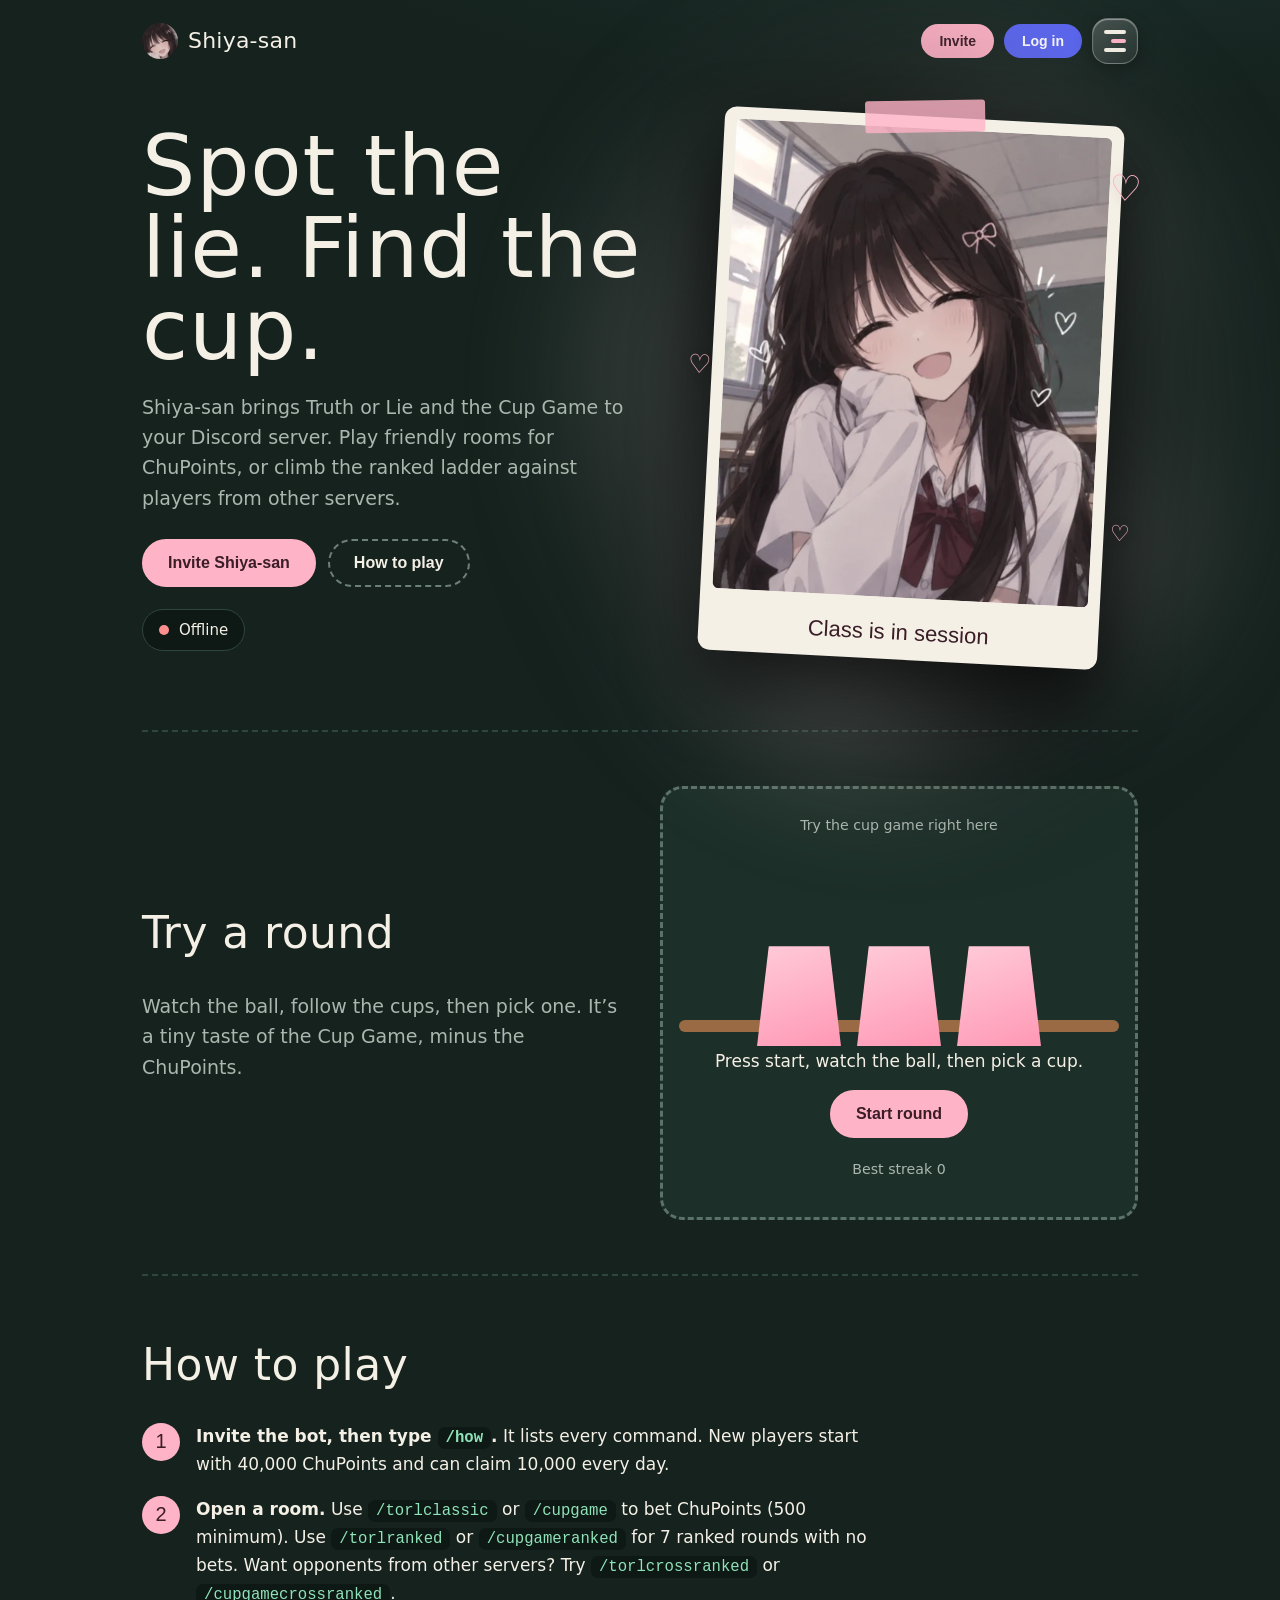
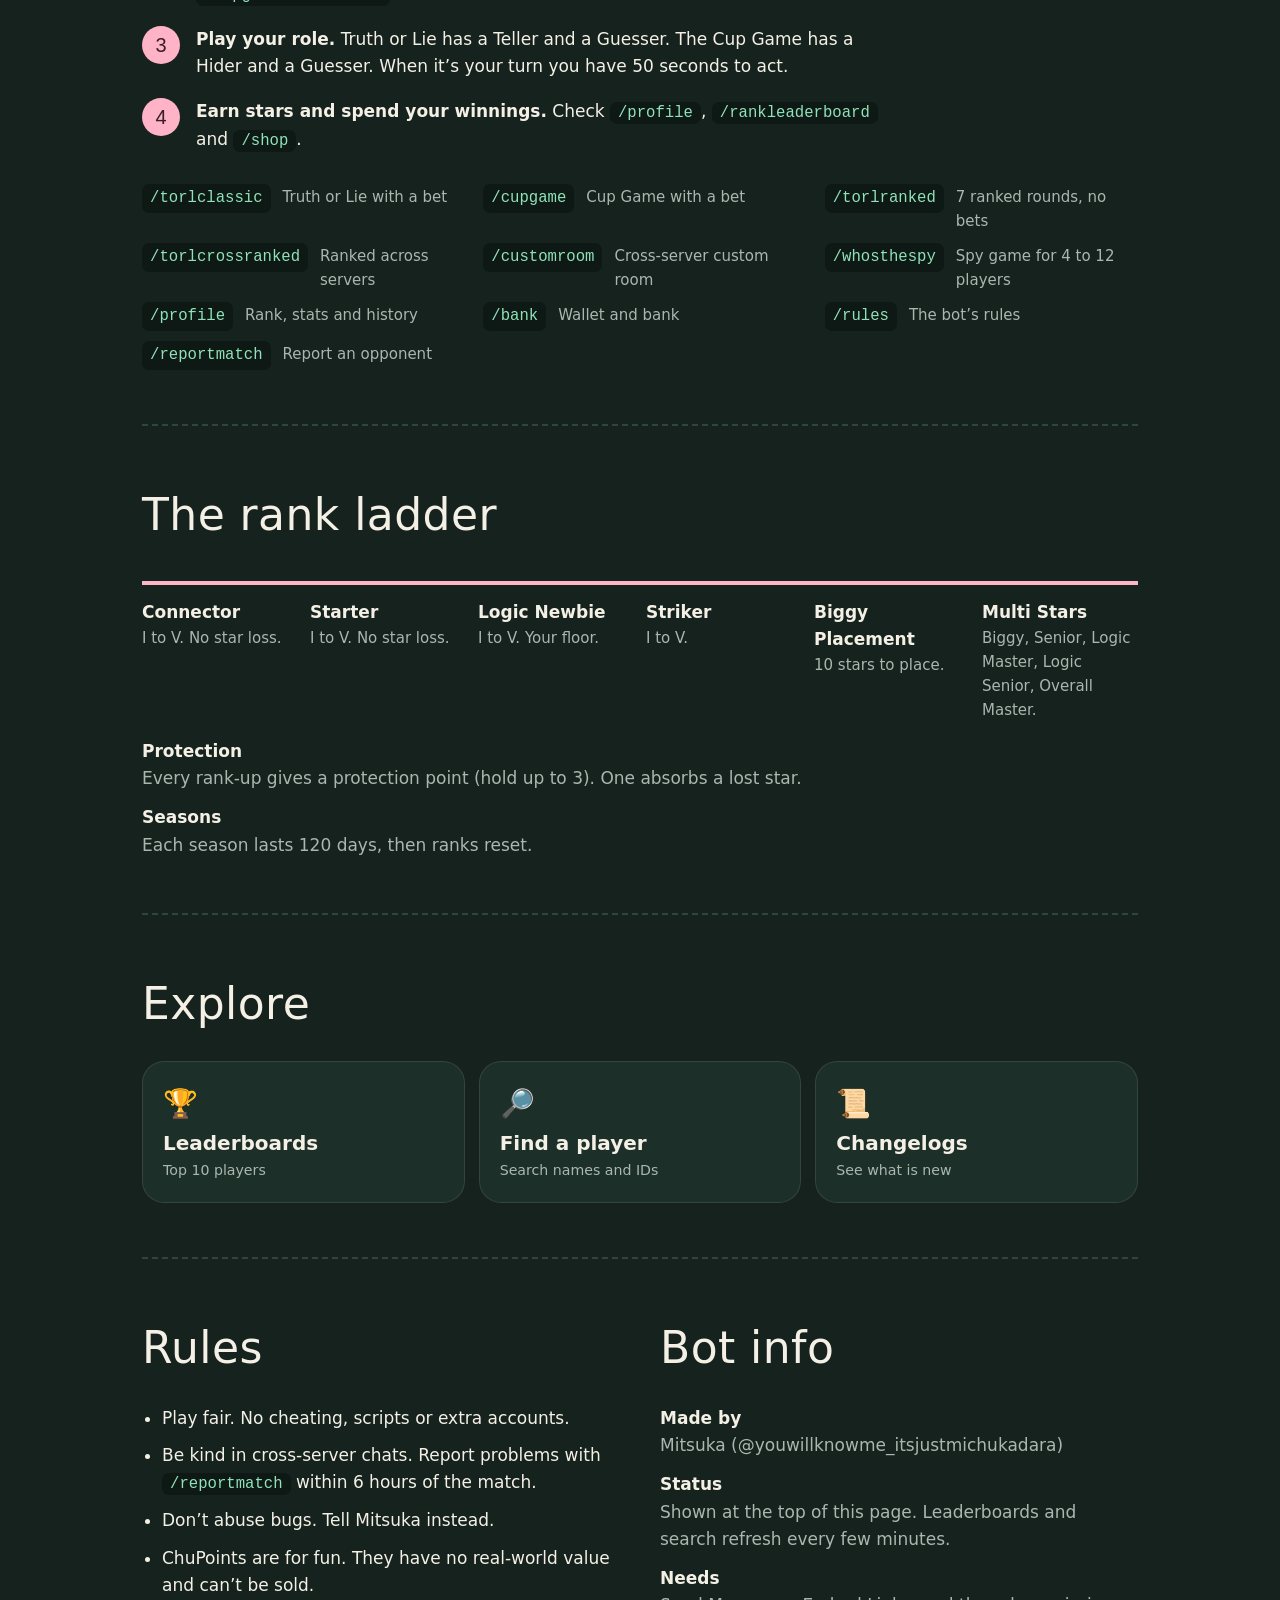
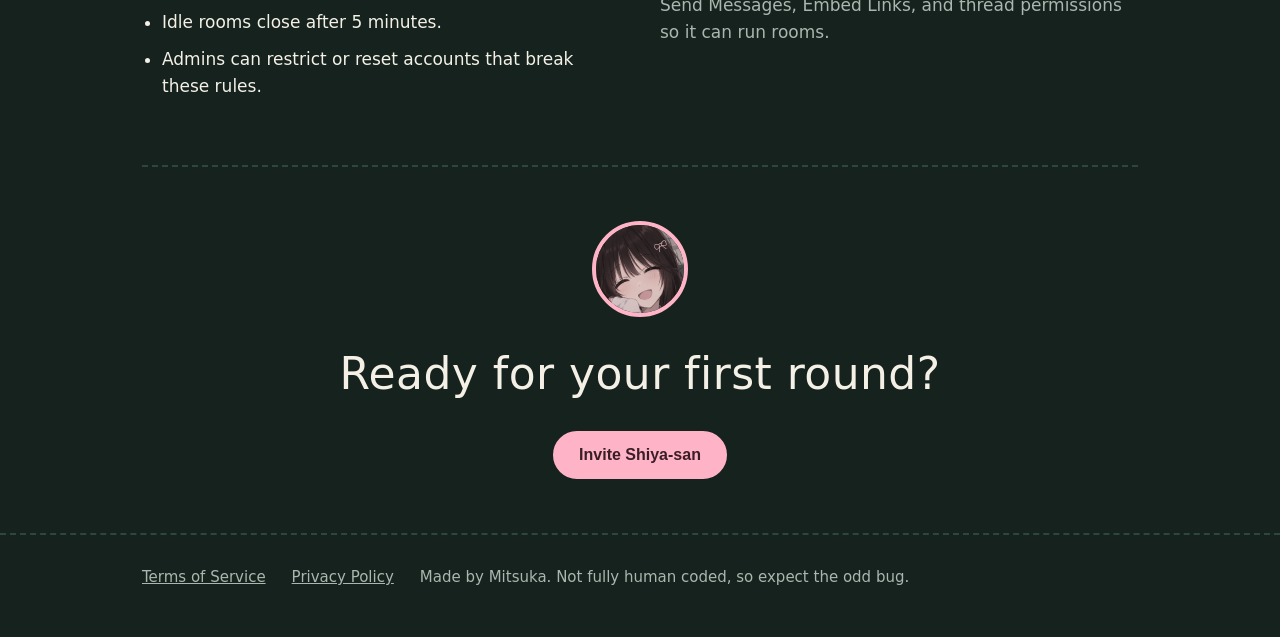
==== commit 765a0ba7: "Shiya-san: update website data" ====
--- a/index.html
+++ b/index.html
@@ -1,11 +1,9 @@
 <!doctype html><html lang="en"><head><meta charset="utf-8">
-<meta name="viewport" content="width=device-width,initial-scale=1"><meta http-equiv="Content-Security-Policy" content="default-src 'none'; script-src 'self'; style-src 'self' 'unsafe-inline' https://fonts.googleapis.com; font-src https://fonts.gstatic.com; img-src 'self' data: https://cdn.discordapp.com https://media.discordapp.net; connect-src 'self' https://discord.com https://api.github.com; base-uri 'none'; form-action 'self'; object-src 'none'"><meta name="referrer" content="no-referrer"><meta name="theme-color" content="#15221e"><link rel="icon" href="icon.png"><meta name="description" content="Shiya-san is a Discord bot for Truth or Lie and the Cup Game, with friendly rooms and a ranked ladder.">
+<meta name="viewport" content="width=device-width,initial-scale=1"><meta http-equiv="Content-Security-Policy" content="default-src 'none'; script-src 'self'; style-src 'self' 'unsafe-inline' https://fonts.googleapis.com; font-src https://fonts.gstatic.com; img-src 'self' data: https://cdn.discordapp.com https://media.discordapp.net; connect-src 'self' https://discord.com https://api.github.com https://daneyxxxx.github.io; base-uri 'none'; form-action 'self'; object-src 'none'"><meta name="referrer" content="no-referrer"><meta name="theme-color" content="#15221e"><link rel="icon" href="icon.png"><meta name="description" content="Shiya-san is a Discord bot for Truth or Lie and the Cup Game, with friendly rooms and a ranked ladder.">
 <title>Shiya-san | Truth or Lie and Cup Game bot</title><link rel="preconnect" href="https://fonts.googleapis.com"><link rel="preconnect" href="https://fonts.gstatic.com" crossorigin>
 <link href="https://fonts.googleapis.com/css2?family=Bagel+Fat+One&family=Figtree:wght@400;500;700&display=swap" rel="stylesheet">
 <link rel="stylesheet" href="style.css"></head><body>
-<header class="top"><a class="brand" href="index.html"><img class="seal" src="icon.png" alt="" width="36" height="36">Shiya-san</a>
-<nav><a href="index.html#play">How to play</a><a href="index.html#ranks">Ranks</a><a href="index.html#boards">Leaderboards</a><a href="index.html#players">Players</a><a href="index.html#changelog">Changelogs</a><a href="index.html#rules">Rules</a><a class="btn sm" href="https://discord.com/oauth2/authorize?client_id=1524010081409306767&permissions=326417599488&integration_type=0&scope=bot+applications.commands">Invite</a><button class="btn sm dc" id="login" type="button">Log in</button></nav></header>
-
+<header class="top"><a class="brand" href="index.html"><img class="seal" src="icon.png" alt="" width="36" height="36">Shiya-san</a><div class="tools"><a class="btn sm" href="https://discord.com/oauth2/authorize?client_id=1524010081409306767&permissions=326417599488&integration_type=0&scope=bot+applications.commands">Invite</a><button class="btn sm dc" id="login" type="button">Log in</button><button class="menu-btn" id="mb" type="button" aria-label="Menu" aria-expanded="false" aria-controls="mp"><i></i><i></i><i></i></button></div><div class="menu-pop" id="mp" hidden><div class="menu-list"><span class="glass-i"></span><a href="index.html" role="menuitem"><b>🏠</b>Home</a><a href="index.html#play" role="menuitem"><b>🎮</b>How to play</a><a href="index.html#ranks" role="menuitem"><b>🪜</b>Ranks</a><a href="leaderboards.html" role="menuitem"><b>🏆</b>Leaderboards</a><a href="players.html" role="menuitem"><b>🔎</b>Players</a><a href="changelog.html" role="menuitem"><b>📜</b>Changelogs</a><a href="index.html#rules" role="menuitem"><b>📖</b>Rules</a><a href="https://discord.com/oauth2/authorize?client_id=1524010081409306767&permissions=326417599488&integration_type=0&scope=bot+applications.commands" role="menuitem"><b>💌</b>Invite Shiya-san</a></div></div></header>
 <main class="wrap"><div class="hero"><div>
 <h1>Spot the lie. Find the cup.</h1>
 <p class="lead">Shiya-san brings Truth or Lie and the Cup Game to your Discord server. Play friendly rooms for ChuPoints, or climb the ranked ladder against players from other servers.</p>
@@ -39,16 +37,10 @@
 <dl class="facts"><div><dt>Protection</dt><dd>Every rank-up gives a protection point (hold up to 3). One absorbs a lost star.</dd></div>
 <div><dt>Seasons</dt><dd>Each season lasts 120 days, then ranks reset.</dd></div></dl></section>
 
-<section id="boards"><h2>Leaderboards</h2><p class="note">Top 10 players. Tap a name to see their profile.</p>
-<div class="tabs"><button class="tab on" data-t="rank">Rank</button><button class="tab" data-t="points">ChuPoints</button><button class="tab" data-t="perf">Performance</button><button class="tab" data-t="score">Ranked score</button></div>
-<ol class="lb" id="lb"><li class="muted">Loading…</li></ol></section>
-<section id="players"><h2>Find a player</h2>
-<form class="find" id="find"><input id="q" type="search" placeholder="Player name or ID" autocomplete="off" aria-label="Player name or ID"><button class="btn" type="submit">Search</button></form>
-<div id="res" class="plist" aria-live="polite"></div></section>
+<section id="explore"><h2>Explore</h2><div class="tiles"><a class="tile" href="leaderboards.html"><b>🏆</b><span>Leaderboards</span><small>Top 10 players</small></a><a class="tile" href="players.html"><b>🔎</b><span>Find a player</span><small>Search names and IDs</small></a><a class="tile" href="changelog.html"><b>📜</b><span>Changelogs</span><small>See what is new</small></a></div></section>
 
-<section id="changelog" class="clsec"><div class="clhead"><h2>Changelogs</h2><span class="muted" id="clmsg" aria-live="polite"></span></div>
-<form class="find clq" onsubmit="return false"><input id="clq" type="search" placeholder="Search updates, like “cup game”" autocomplete="off" aria-label="Search updates"></form>
-<div id="cl" class="clbox"><p class="muted">Loading…</p></div></section>
+
+
 
 <section id="rules"><div class="two"><div><h2>Rules</h2><ul class="rules">
 <li>Play fair. No cheating, scripts or extra accounts.</li><li>Be kind in cross-server chats. Report problems with <code>/reportmatch</code> within 6 hours of the match.</li>
@@ -57,10 +49,7 @@
 <div><h2>Bot info</h2><dl class="facts"><div><dt>Made by</dt><dd>Mitsuka (@youwillknowme_itsjustmichukadara)</dd></div>
 <div><dt>Status</dt><dd>Shown at the top of this page. Leaderboards and search refresh every few minutes.</dd></div>
 <div><dt>Needs</dt><dd>Send Messages, Embed Links, and thread permissions so it can run rooms.</dd></div></dl>
-<details><summary>Links for the Developer Portal</summary>
-<p><b>Terms of Service URL</b><span data-p="/terms.html"></span></p><p><b>Privacy Policy URL</b><span data-p="/privacy.html"></span></p>
-<p>Linked Roles and Interactions Endpoint need a server, so leave them empty.</p></details></div></div></section><section class="end"><img src="icon.png" alt="" width="96" height="96"><h2>Ready for your first round?</h2><a class="btn" href="https://discord.com/oauth2/authorize?client_id=1524010081409306767&permissions=326417599488&integration_type=0&scope=bot+applications.commands">Invite Shiya-san</a></section></main>
-<dialog id="pw" aria-label="Player info"><div class="pw"></div></dialog>
+</div></div></section><section class="end"><img src="icon.png" alt="" width="96" height="96"><h2>Ready for your first round?</h2><a class="btn" href="https://discord.com/oauth2/authorize?client_id=1524010081409306767&permissions=326417599488&integration_type=0&scope=bot+applications.commands">Invite Shiya-san</a></section></main>
 <script src="config.js"></script><script src="app.js"></script><script src="account.js"></script>
 <footer><div class="wrap"><a href="terms.html">Terms of Service</a><a href="privacy.html">Privacy Policy</a>
 <span>Made by Mitsuka. Not fully human coded, so expect the odd bug.</span></div></footer></body></html>
--- a/style.css
+++ b/style.css
@@ -147,3 +147,30 @@
 .cl-pv{flex:1;min-width:0;color:var(--dim);font-size:13px;white-space:nowrap;overflow:hidden;text-overflow:ellipsis}.clbox .cl-e summary:after{margin-left:0}
 .clbox .cl-body{padding:0 14px 10px;font-size:14px}.clbox .cl-body h4{margin:8px 0 4px}.clbox .muted{margin:8px 10px}
 @media(max-width:480px){.acstats{grid-template-columns:1fr 1fr}.av.big{width:60px;height:60px}.acid h3{font-size:22px}}
+
+.top{position:relative}.tools{display:flex;align-items:center;gap:10px}
+.menu-btn{width:46px;height:46px;border-radius:16px;border:1px solid rgba(255,255,255,.28);display:grid;place-content:center;gap:5px;cursor:pointer;background:linear-gradient(145deg,rgba(255,255,255,.2),rgba(255,255,255,.05));backdrop-filter:blur(14px) saturate(1.6);-webkit-backdrop-filter:blur(14px) saturate(1.6);box-shadow:inset 0 1px 1px rgba(255,255,255,.45),0 6px 18px rgba(0,0,0,.3);transition:transform .25s}
+.menu-btn:active{transform:scale(.92)}.menu-btn i{display:block;height:4px;width:22px;border-radius:4px;background:var(--chalk);transition:transform .35s cubic-bezier(.3,1.6,.5,1),opacity .2s,width .3s}
+.menu-btn i:nth-child(2){width:15px;margin-left:auto;background:var(--pink)}.menu-btn.on i:nth-child(1){transform:translateY(9px) rotate(45deg)}.menu-btn.on i:nth-child(2){opacity:0}.menu-btn.on i:nth-child(3){transform:translateY(-9px) rotate(-45deg)}
+.menu-pop{position:absolute;right:22px;top:calc(100% - 4px);width:min(290px,calc(100vw - 44px));padding:10px;border-radius:28px;z-index:60;background:linear-gradient(160deg,rgba(255,255,255,.17),rgba(255,255,255,.05));border:1px solid rgba(255,255,255,.3);backdrop-filter:blur(22px) saturate(1.8);-webkit-backdrop-filter:blur(22px) saturate(1.8);box-shadow:inset 0 1px 1px rgba(255,255,255,.5),inset 0 -10px 24px rgba(255,179,199,.08),0 18px 50px rgba(0,0,0,.45);opacity:0;transform:translateY(-10px) scale(.94);transform-origin:top right;transition:opacity .25s,transform .35s cubic-bezier(.3,1.5,.5,1)}
+.menu-pop.show{opacity:1;transform:none}.menu-list{position:relative;display:grid;gap:2px}
+.menu-list a{position:relative;z-index:1;display:flex;align-items:center;gap:12px;padding:12px 14px;border-radius:20px;font-weight:700;color:var(--chalk);text-decoration:none}.menu-list a b{width:24px;text-align:center;font-size:18px}
+.glass-i{position:absolute;left:0;right:0;top:0;height:46px;border-radius:20px;pointer-events:none;background:linear-gradient(135deg,rgba(255,179,199,.6),rgba(255,179,199,.2));border:1px solid rgba(255,255,255,.55);box-shadow:inset 0 2px 2px rgba(255,255,255,.7),inset 0 -6px 12px rgba(255,120,160,.28),0 6px 18px rgba(255,120,160,.28);backdrop-filter:blur(6px);transition:transform .45s cubic-bezier(.3,1.4,.4,1),height .3s}
+.menu-list a[aria-current]{color:#fff}.menu-list a[aria-current]::after{content:"♡";margin-left:auto;animation:beat 1.6s ease-in-out infinite}
+.tiles{display:grid;grid-template-columns:repeat(auto-fit,minmax(180px,1fr));gap:14px}.tile{display:grid;gap:4px;padding:20px;border-radius:22px;text-decoration:none;color:var(--chalk);background:var(--board2);border:1px solid rgba(255,255,255,.1);transition:transform .35s cubic-bezier(.3,1.5,.5,1),border-color .25s,background .25s}
+.tile:hover{transform:translateY(-5px) rotate(-.6deg);border-color:var(--pink);background:rgba(255,179,199,.1)}.tile b{font-size:28px}.tile span{font:700 20px "Bagel Fat One",system-ui}.tile small{color:var(--dim)}
+.pt{font-family:"Bagel Fat One",system-ui;font-size:clamp(34px,7vw,56px);margin:10px 0 14px}
+.lb li,.plist>*,.clbox>*{animation:pop .5s cubic-bezier(.2,.8,.2,1) both}.lb li:nth-child(2),.plist>*:nth-child(2),.clbox>*:nth-child(2){animation-delay:0.08s}.lb li:nth-child(3),.plist>*:nth-child(3),.clbox>*:nth-child(3){animation-delay:0.12s}.lb li:nth-child(4),.plist>*:nth-child(4),.clbox>*:nth-child(4){animation-delay:0.16s}.lb li:nth-child(5),.plist>*:nth-child(5),.clbox>*:nth-child(5){animation-delay:0.20s}.lb li:nth-child(6),.plist>*:nth-child(6),.clbox>*:nth-child(6){animation-delay:0.24s}.lb li:nth-child(7),.plist>*:nth-child(7),.clbox>*:nth-child(7){animation-delay:0.28s}.lb li:nth-child(8),.plist>*:nth-child(8),.clbox>*:nth-child(8){animation-delay:0.32s}.lb li:nth-child(9),.plist>*:nth-child(9),.clbox>*:nth-child(9){animation-delay:0.36s}.lb li:nth-child(10),.plist>*:nth-child(10),.clbox>*:nth-child(10){animation-delay:0.40s}
+.lb li:nth-child(n+11),.plist>*:nth-child(n+11),.clbox>*:nth-child(n+11){animation-delay:.4s}
+@keyframes pop{from{opacity:0;transform:translateY(14px) scale(.97)}}@keyframes beat{50%{transform:scale(1.35)}}@keyframes vt-out{to{opacity:0;transform:translateY(-8px)}}@keyframes vt-in{from{opacity:0;transform:translateY(14px)}}
+@media(prefers-reduced-motion:no-preference){@view-transition{navigation:auto}::view-transition-old(root){animation:.22s ease both vt-out}::view-transition-new(root){animation:.4s cubic-bezier(.2,.8,.2,1) both vt-in}.top{view-transition-name:top}}
+@supports not (view-transition-name:x){main{animation:vt-in .45s backwards}}
+@media(max-width:560px){.tools>a.btn.sm{display:none}}
+.welcome{position:fixed;inset:0;z-index:300;display:grid;place-items:center;pointer-events:none}
+.w-card{pointer-events:auto;display:flex;align-items:center;gap:14px;padding:16px 24px 16px 16px;border-radius:32px;background:linear-gradient(145deg,rgba(255,255,255,.22),rgba(255,255,255,.06));border:1px solid rgba(255,255,255,.4);backdrop-filter:blur(20px) saturate(1.8);-webkit-backdrop-filter:blur(20px) saturate(1.8);box-shadow:inset 0 1px 2px rgba(255,255,255,.6),0 24px 60px rgba(0,0,0,.5);animation:w-in .7s cubic-bezier(.2,1.4,.4,1) both,w-out .5s ease 2.7s forwards}
+.w-av{width:64px;height:64px;border-radius:50%;border:3px solid var(--pink);object-fit:cover;display:grid;place-items:center;background:var(--board2);font-size:28px;color:var(--pink);animation:ring 1.3s ease .3s both}
+.w-t small{display:block;color:var(--mint);font-weight:700}.w-t b{font:700 22px "Bagel Fat One",system-ui}
+.w-h{position:absolute;top:56%;color:var(--pink);font-size:22px;opacity:0;animation:w-float 1.6s ease-out both}
+@keyframes w-in{from{opacity:0;transform:translateY(40px) scale(.7)}}@keyframes w-out{to{opacity:0;transform:translateY(-30px) scale(.9)}}
+@keyframes ring{from{box-shadow:0 0 0 0 rgba(255,179,199,.8)}to{box-shadow:0 0 0 28px rgba(255,179,199,0)}}@keyframes w-float{0%{opacity:1;transform:scale(.6)}to{opacity:0;transform:translate(var(--x),-230px) scale(1.2) rotate(var(--r))}}
+@media(prefers-reduced-motion:reduce){.menu-pop,.glass-i,.tile,.menu-btn i,.lb li,.plist>*,.clbox>*,main{animation:none!important;transition:none!important}.w-card{animation:w-in .01s both,w-out .3s ease 2.2s forwards}}
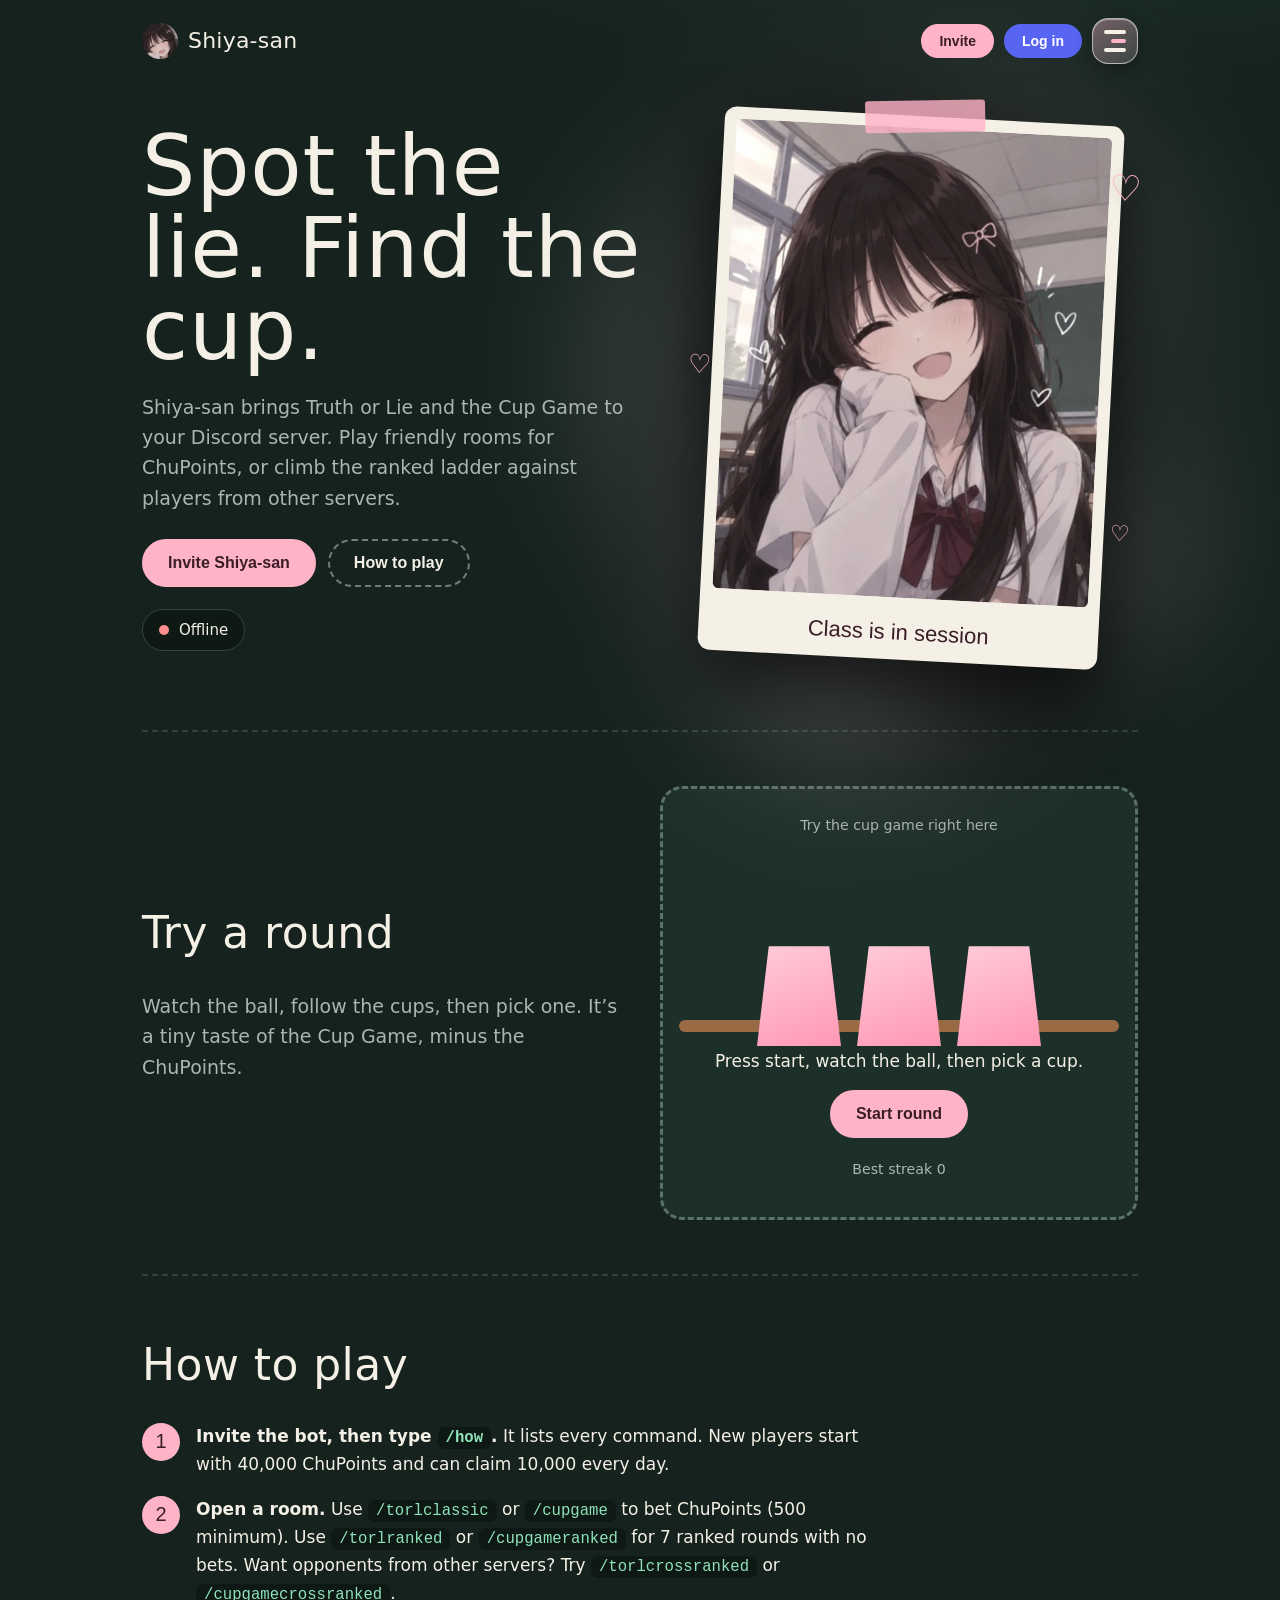
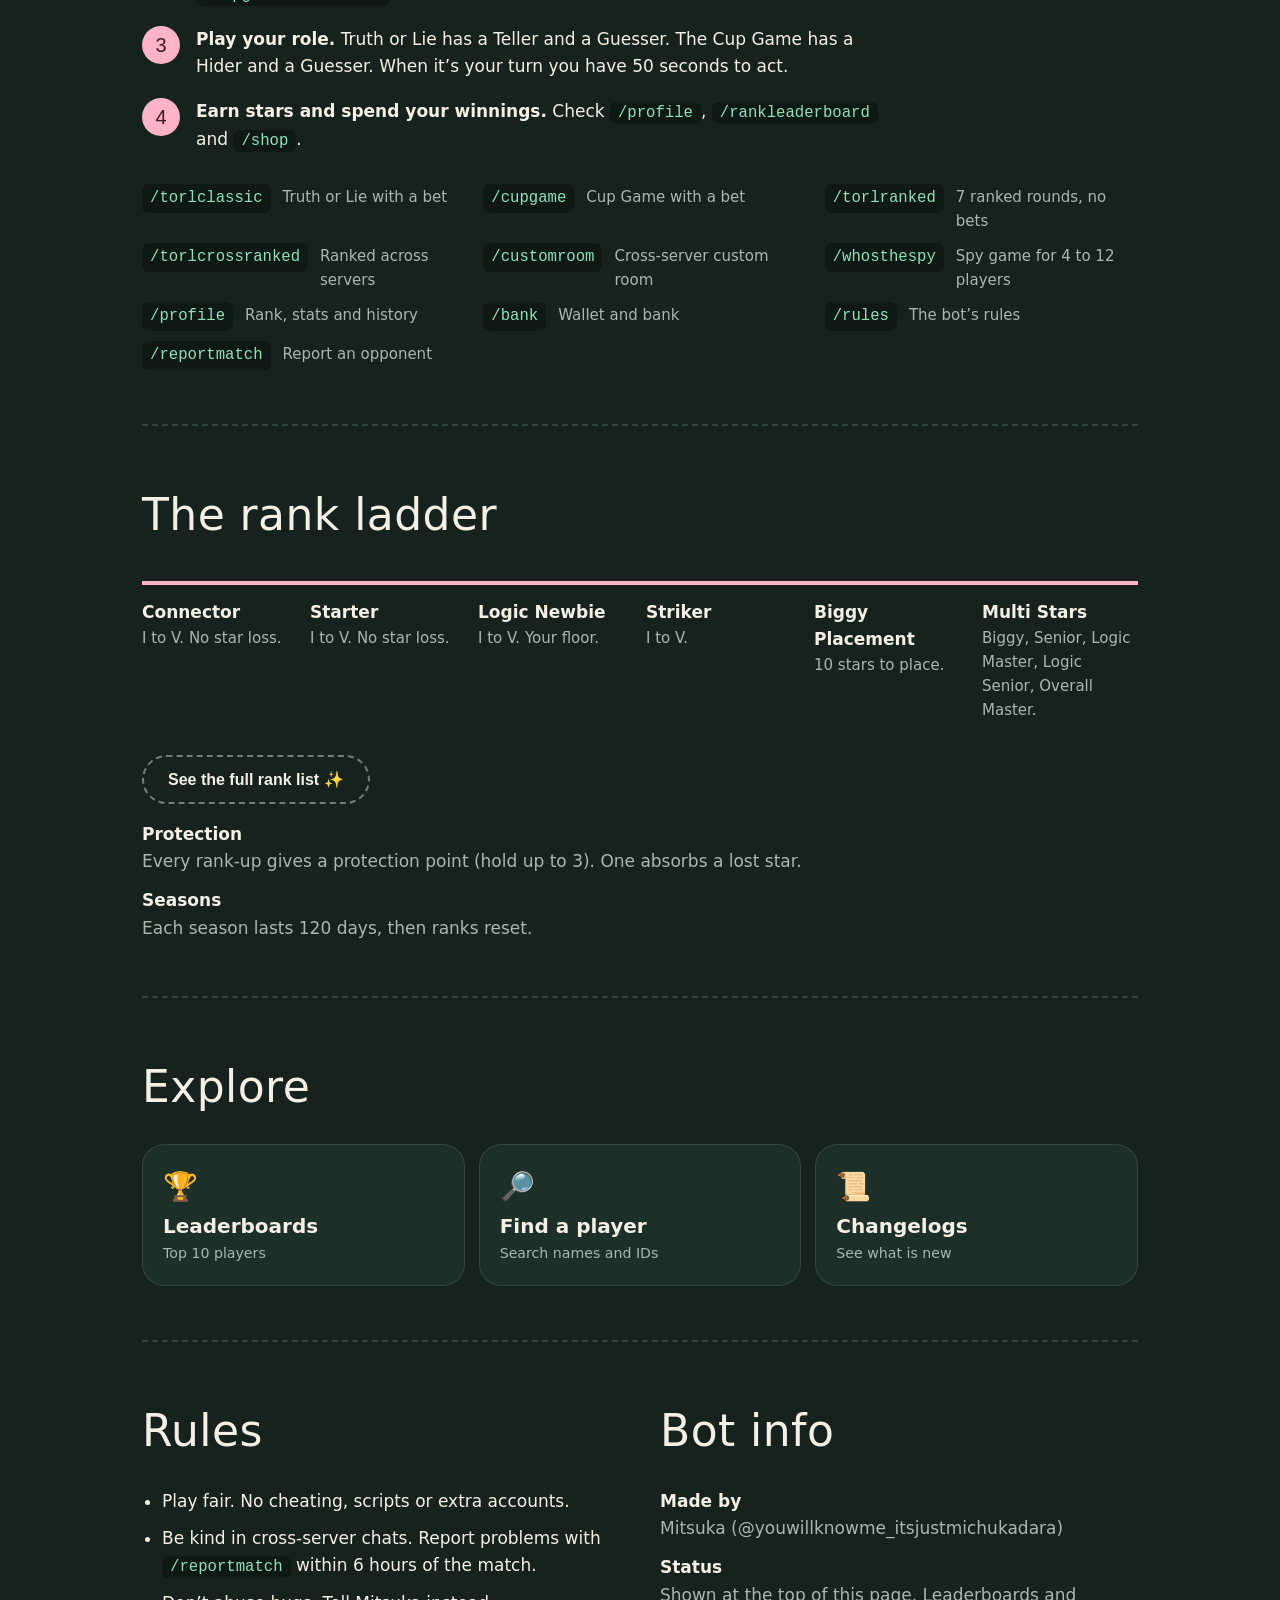
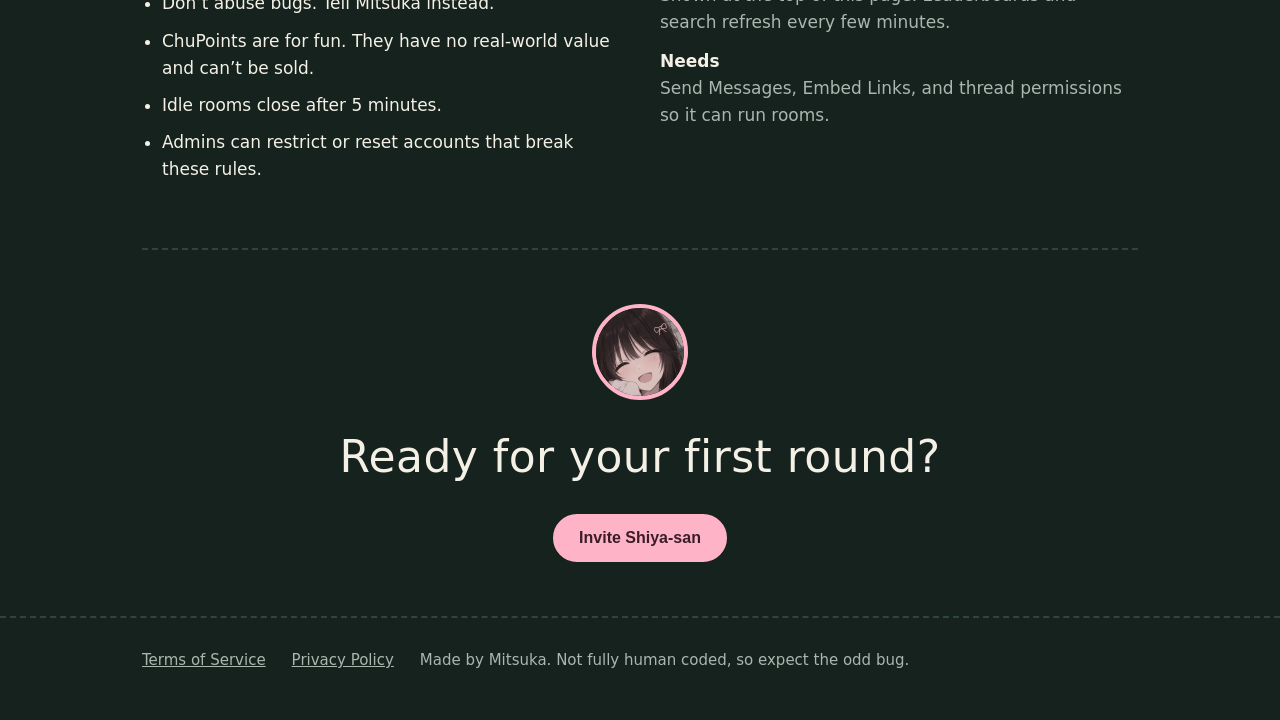
==== commit 9e80d54d: "Shiya-san: update website data" ====
--- a/index.html
+++ b/index.html
@@ -3,7 +3,7 @@
 <title>Shiya-san | Truth or Lie and Cup Game bot</title><link rel="preconnect" href="https://fonts.googleapis.com"><link rel="preconnect" href="https://fonts.gstatic.com" crossorigin>
 <link href="https://fonts.googleapis.com/css2?family=Bagel+Fat+One&family=Figtree:wght@400;500;700&display=swap" rel="stylesheet">
 <link rel="stylesheet" href="style.css"></head><body>
-<header class="top"><a class="brand" href="index.html"><img class="seal" src="icon.png" alt="" width="36" height="36">Shiya-san</a><div class="tools"><a class="btn sm" href="https://discord.com/oauth2/authorize?client_id=1524010081409306767&permissions=326417599488&integration_type=0&scope=bot+applications.commands">Invite</a><button class="btn sm dc" id="login" type="button">Log in</button><button class="menu-btn" id="mb" type="button" aria-label="Menu" aria-expanded="false" aria-controls="mp"><i></i><i></i><i></i></button></div><div class="menu-pop" id="mp" hidden><div class="menu-list"><span class="glass-i"></span><a href="index.html" role="menuitem"><b>🏠</b>Home</a><a href="index.html#play" role="menuitem"><b>🎮</b>How to play</a><a href="index.html#ranks" role="menuitem"><b>🪜</b>Ranks</a><a href="leaderboards.html" role="menuitem"><b>🏆</b>Leaderboards</a><a href="players.html" role="menuitem"><b>🔎</b>Players</a><a href="changelog.html" role="menuitem"><b>📜</b>Changelogs</a><a href="index.html#rules" role="menuitem"><b>📖</b>Rules</a><a href="https://discord.com/oauth2/authorize?client_id=1524010081409306767&permissions=326417599488&integration_type=0&scope=bot+applications.commands" role="menuitem"><b>💌</b>Invite Shiya-san</a></div></div></header>
+<header class="top"><a class="brand" href="index.html"><img class="seal" src="icon.png" alt="" width="36" height="36">Shiya-san</a><div class="tools"><a class="btn sm" href="https://discord.com/oauth2/authorize?client_id=1524010081409306767&permissions=326417599488&integration_type=0&scope=bot+applications.commands">Invite</a><button class="btn sm dc" id="login" type="button">Log in</button><button class="menu-btn" id="mb" type="button" aria-label="Menu" aria-expanded="false" aria-controls="mp"><i></i><i></i><i></i></button></div><div class="menu-pop" id="mp" hidden><div class="menu-list"><span class="glass-i"></span><a href="index.html" role="menuitem"><b>🏠</b>Home</a><a href="index.html#play" role="menuitem"><b>🎮</b>How to play</a><a href="ranks.html" role="menuitem"><b>🪜</b>Ranks</a><a href="leaderboards.html" role="menuitem"><b>🏆</b>Leaderboards</a><a href="players.html" role="menuitem"><b>🔎</b>Players</a><a href="changelog.html" role="menuitem"><b>📜</b>Changelogs</a><a href="index.html#rules" role="menuitem"><b>📖</b>Rules</a><a href="https://discord.com/oauth2/authorize?client_id=1524010081409306767&permissions=326417599488&integration_type=0&scope=bot+applications.commands" role="menuitem"><b>💌</b>Invite Shiya-san</a></div></div></header>
 <main class="wrap"><div class="hero"><div>
 <h1>Spot the lie. Find the cup.</h1>
 <p class="lead">Shiya-san brings Truth or Lie and the Cup Game to your Discord server. Play friendly rooms for ChuPoints, or climb the ranked ladder against players from other servers.</p>
@@ -34,6 +34,7 @@
 
 <section id="ranks"><h2>The rank ladder</h2>
 <ol class="ladder"><li><b>Connector</b>I to V. No star loss.</li><li><b>Starter</b>I to V. No star loss.</li><li><b>Logic Newbie</b>I to V. Your floor.</li><li><b>Striker</b>I to V.</li><li><b>Biggy Placement</b>10 stars to place.</li><li><b>Multi Stars</b>Biggy, Senior, Logic Master, Logic Senior, Overall Master.</li></ol>
+<p><a class="btn ghost" href="ranks.html">See the full rank list ✨</a></p>
 <dl class="facts"><div><dt>Protection</dt><dd>Every rank-up gives a protection point (hold up to 3). One absorbs a lost star.</dd></div>
 <div><dt>Seasons</dt><dd>Each season lasts 120 days, then ranks reset.</dd></div></dl></section>
 
--- a/style.css
+++ b/style.css
@@ -148,14 +148,14 @@
 .clbox .cl-body{padding:0 14px 10px;font-size:14px}.clbox .cl-body h4{margin:8px 0 4px}.clbox .muted{margin:8px 10px}
 @media(max-width:480px){.acstats{grid-template-columns:1fr 1fr}.av.big{width:60px;height:60px}.acid h3{font-size:22px}}
 
-.top{position:relative}.tools{display:flex;align-items:center;gap:10px}
-.menu-btn{width:46px;height:46px;border-radius:16px;border:1px solid rgba(255,255,255,.28);display:grid;place-content:center;gap:5px;cursor:pointer;background:linear-gradient(145deg,rgba(255,255,255,.2),rgba(255,255,255,.05));backdrop-filter:blur(14px) saturate(1.6);-webkit-backdrop-filter:blur(14px) saturate(1.6);box-shadow:inset 0 1px 1px rgba(255,255,255,.45),0 6px 18px rgba(0,0,0,.3);transition:transform .25s}
+.top{position:relative;z-index:100}.tools{display:flex;align-items:center;gap:10px}
+.menu-btn{width:46px;height:46px;border-radius:16px;border:1px solid rgba(255,255,255,.55);display:grid;place-content:center;gap:5px;cursor:pointer;background:linear-gradient(145deg,rgba(255,179,199,.4),rgba(255,255,255,.14));backdrop-filter:blur(14px) saturate(1.6);-webkit-backdrop-filter:blur(14px) saturate(1.6);box-shadow:inset 0 1px 1px rgba(255,255,255,.45),0 6px 18px rgba(0,0,0,.3);transition:transform .25s}
 .menu-btn:active{transform:scale(.92)}.menu-btn i{display:block;height:4px;width:22px;border-radius:4px;background:var(--chalk);transition:transform .35s cubic-bezier(.3,1.6,.5,1),opacity .2s,width .3s}
 .menu-btn i:nth-child(2){width:15px;margin-left:auto;background:var(--pink)}.menu-btn.on i:nth-child(1){transform:translateY(9px) rotate(45deg)}.menu-btn.on i:nth-child(2){opacity:0}.menu-btn.on i:nth-child(3){transform:translateY(-9px) rotate(-45deg)}
-.menu-pop{position:absolute;right:22px;top:calc(100% - 4px);width:min(290px,calc(100vw - 44px));padding:10px;border-radius:28px;z-index:60;background:linear-gradient(160deg,rgba(255,255,255,.17),rgba(255,255,255,.05));border:1px solid rgba(255,255,255,.3);backdrop-filter:blur(22px) saturate(1.8);-webkit-backdrop-filter:blur(22px) saturate(1.8);box-shadow:inset 0 1px 1px rgba(255,255,255,.5),inset 0 -10px 24px rgba(255,179,199,.08),0 18px 50px rgba(0,0,0,.45);opacity:0;transform:translateY(-10px) scale(.94);transform-origin:top right;transition:opacity .25s,transform .35s cubic-bezier(.3,1.5,.5,1)}
+.menu-pop{position:absolute;right:22px;top:calc(100% - 4px);width:min(290px,calc(100vw - 44px));padding:10px;border-radius:28px;z-index:60;background:linear-gradient(160deg,#3a5a50,#1c302a);border:1px solid rgba(255,255,255,.38);backdrop-filter:blur(22px) saturate(1.8);-webkit-backdrop-filter:blur(22px) saturate(1.8);box-shadow:inset 0 1px 1px rgba(255,255,255,.5),inset 0 -10px 24px rgba(255,179,199,.08),0 18px 50px rgba(0,0,0,.45);opacity:0;transform:translateY(-10px) scale(.94);transform-origin:top right;transition:opacity .25s,transform .35s cubic-bezier(.3,1.5,.5,1)}
 .menu-pop.show{opacity:1;transform:none}.menu-list{position:relative;display:grid;gap:2px}
-.menu-list a{position:relative;z-index:1;display:flex;align-items:center;gap:12px;padding:12px 14px;border-radius:20px;font-weight:700;color:var(--chalk);text-decoration:none}.menu-list a b{width:24px;text-align:center;font-size:18px}
-.glass-i{position:absolute;left:0;right:0;top:0;height:46px;border-radius:20px;pointer-events:none;background:linear-gradient(135deg,rgba(255,179,199,.6),rgba(255,179,199,.2));border:1px solid rgba(255,255,255,.55);box-shadow:inset 0 2px 2px rgba(255,255,255,.7),inset 0 -6px 12px rgba(255,120,160,.28),0 6px 18px rgba(255,120,160,.28);backdrop-filter:blur(6px);transition:transform .45s cubic-bezier(.3,1.4,.4,1),height .3s}
+.menu-list a{position:relative;z-index:1;-webkit-tap-highlight-color:transparent;display:flex;align-items:center;gap:12px;padding:12px 14px;border-radius:20px;font-weight:700;color:var(--chalk);text-decoration:none}.menu-list a b{width:24px;text-align:center;font-size:18px}
+.glass-i{position:absolute;left:0;right:0;top:0;height:46px;border-radius:20px;pointer-events:none;background:linear-gradient(135deg,rgba(235,110,150,.96),rgba(190,70,115,.92));border:1px solid rgba(255,255,255,.6);box-shadow:inset 0 2px 2px rgba(255,255,255,.7),inset 0 -6px 12px rgba(255,120,160,.28),0 6px 18px rgba(255,120,160,.28);backdrop-filter:blur(6px);transition:transform .45s cubic-bezier(.3,1.4,.4,1),height .3s}
 .menu-list a[aria-current]{color:#fff}.menu-list a[aria-current]::after{content:"♡";margin-left:auto;animation:beat 1.6s ease-in-out infinite}
 .tiles{display:grid;grid-template-columns:repeat(auto-fit,minmax(180px,1fr));gap:14px}.tile{display:grid;gap:4px;padding:20px;border-radius:22px;text-decoration:none;color:var(--chalk);background:var(--board2);border:1px solid rgba(255,255,255,.1);transition:transform .35s cubic-bezier(.3,1.5,.5,1),border-color .25s,background .25s}
 .tile:hover{transform:translateY(-5px) rotate(-.6deg);border-color:var(--pink);background:rgba(255,179,199,.1)}.tile b{font-size:28px}.tile span{font:700 20px "Bagel Fat One",system-ui}.tile small{color:var(--dim)}
@@ -167,7 +167,7 @@
 @supports not (view-transition-name:x){main{animation:vt-in .45s backwards}}
 @media(max-width:560px){.tools>a.btn.sm{display:none}}
 .welcome{position:fixed;inset:0;z-index:300;display:grid;place-items:center;pointer-events:none}
-.w-card{pointer-events:auto;display:flex;align-items:center;gap:14px;padding:16px 24px 16px 16px;border-radius:32px;background:linear-gradient(145deg,rgba(255,255,255,.22),rgba(255,255,255,.06));border:1px solid rgba(255,255,255,.4);backdrop-filter:blur(20px) saturate(1.8);-webkit-backdrop-filter:blur(20px) saturate(1.8);box-shadow:inset 0 1px 2px rgba(255,255,255,.6),0 24px 60px rgba(0,0,0,.5);animation:w-in .7s cubic-bezier(.2,1.4,.4,1) both,w-out .5s ease 2.7s forwards}
+.w-card{pointer-events:auto;display:flex;align-items:center;gap:14px;padding:16px 24px 16px 16px;border-radius:32px;background:linear-gradient(145deg,#3a5a50,#1c302a);border:1px solid rgba(255,255,255,.45);backdrop-filter:blur(20px) saturate(1.8);-webkit-backdrop-filter:blur(20px) saturate(1.8);box-shadow:inset 0 1px 2px rgba(255,255,255,.6),0 24px 60px rgba(0,0,0,.5);animation:w-in .7s cubic-bezier(.2,1.4,.4,1) both,w-out .5s ease 2.7s forwards}
 .w-av{width:64px;height:64px;border-radius:50%;border:3px solid var(--pink);object-fit:cover;display:grid;place-items:center;background:var(--board2);font-size:28px;color:var(--pink);animation:ring 1.3s ease .3s both}
 .w-t small{display:block;color:var(--mint);font-weight:700}.w-t b{font:700 22px "Bagel Fat One",system-ui}
 .w-h{position:absolute;top:56%;color:var(--pink);font-size:22px;opacity:0;animation:w-float 1.6s ease-out both}
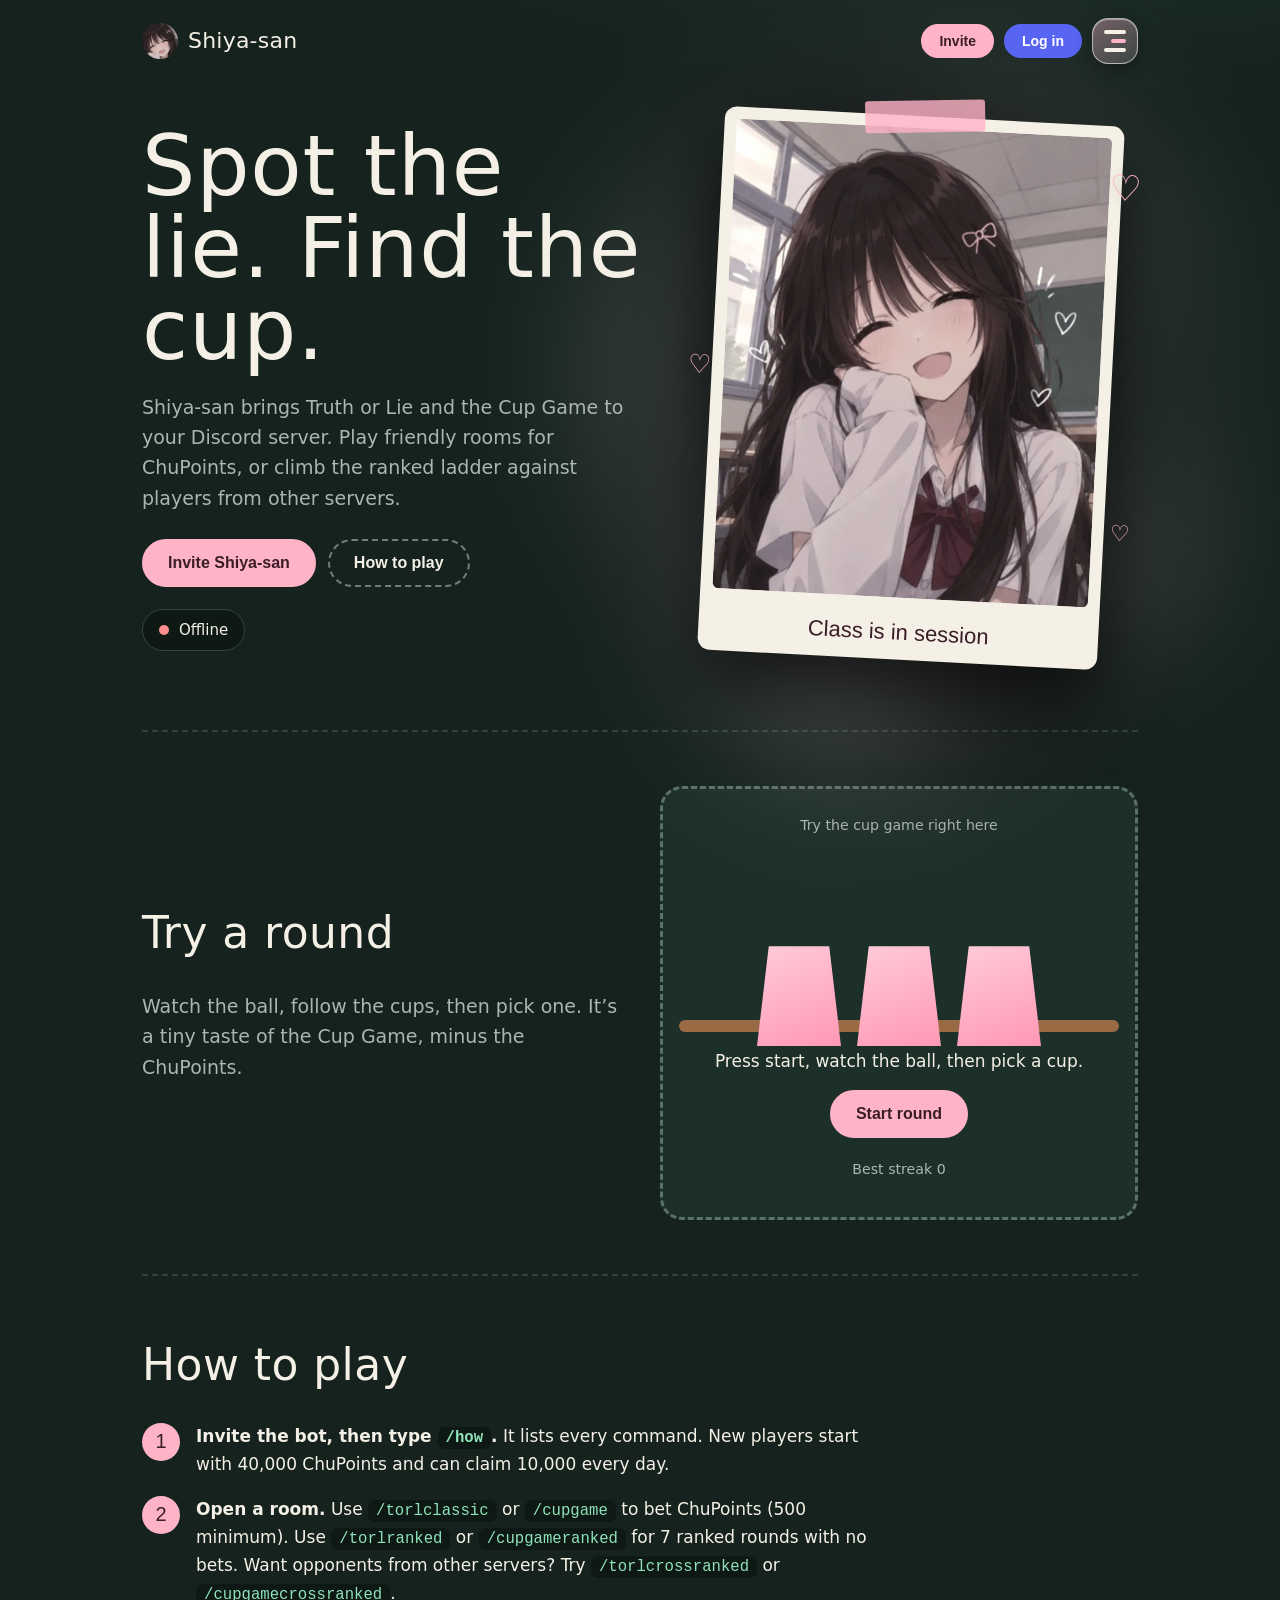
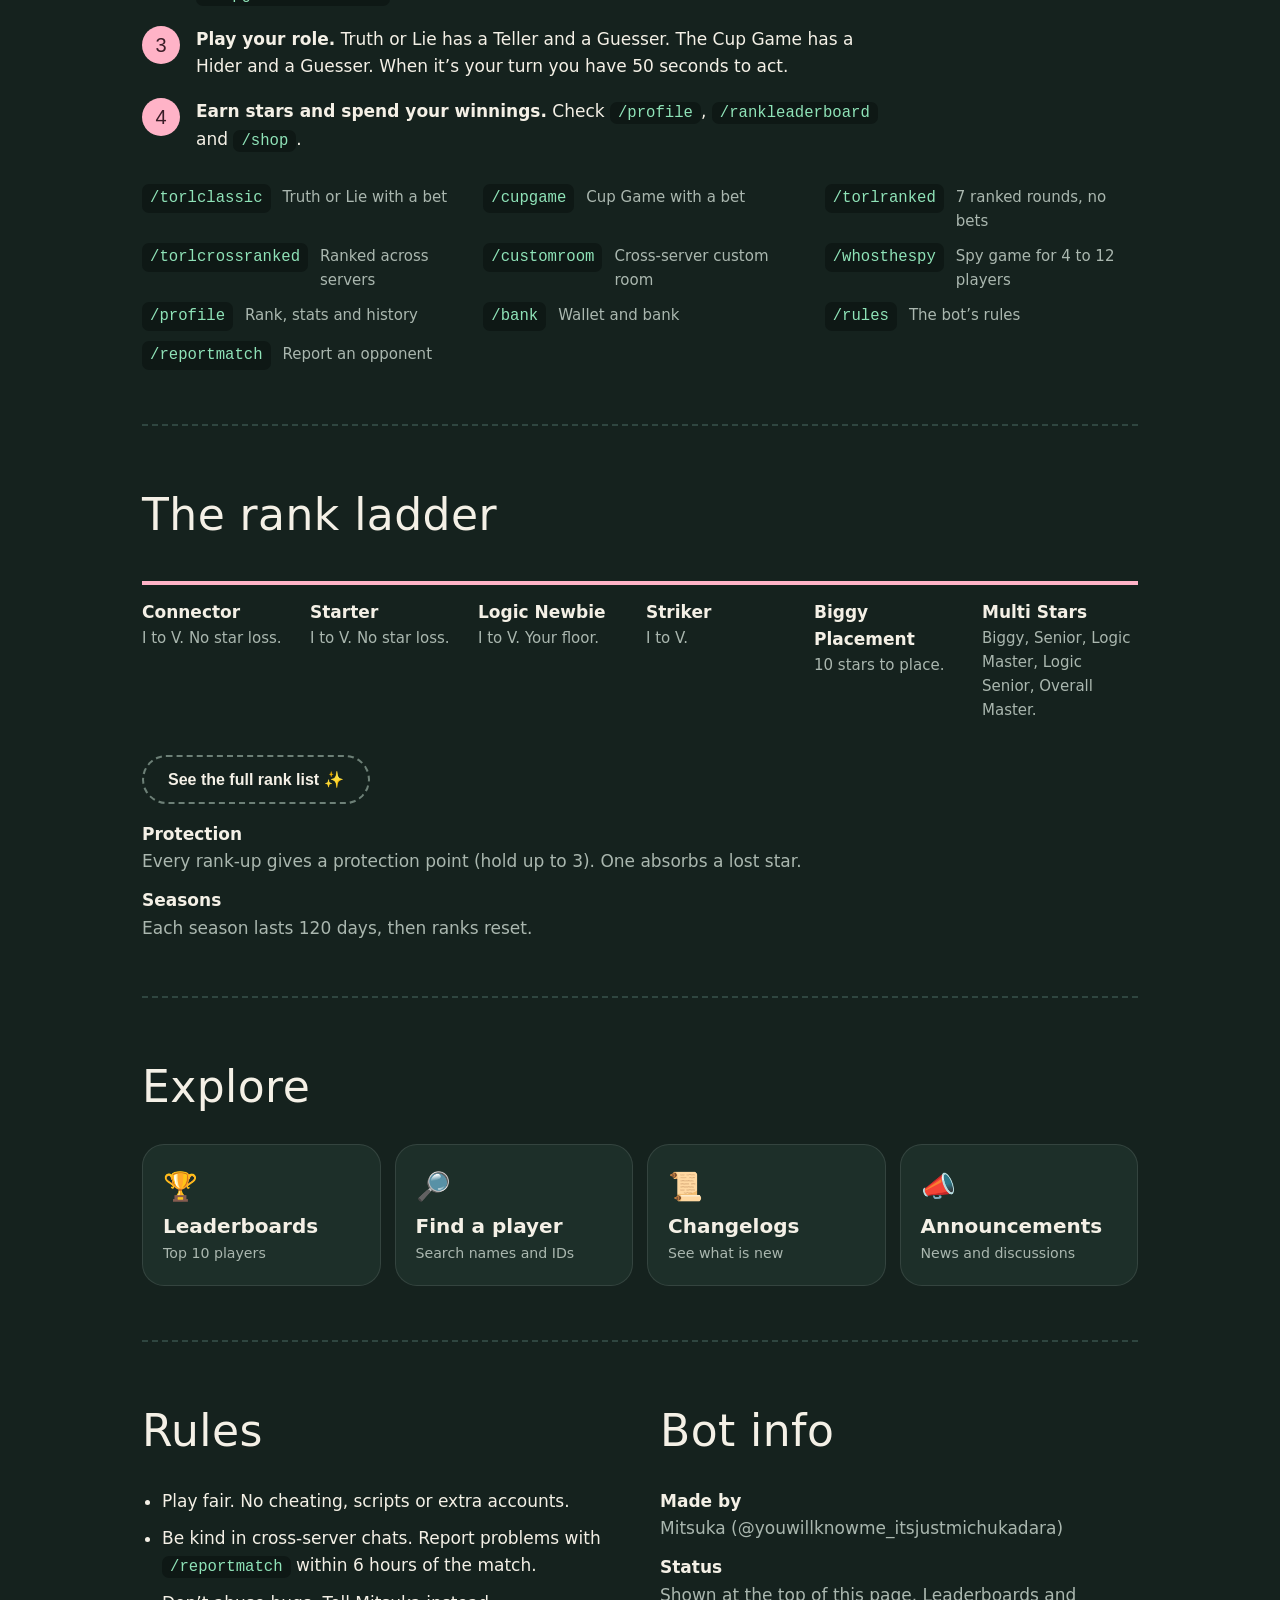
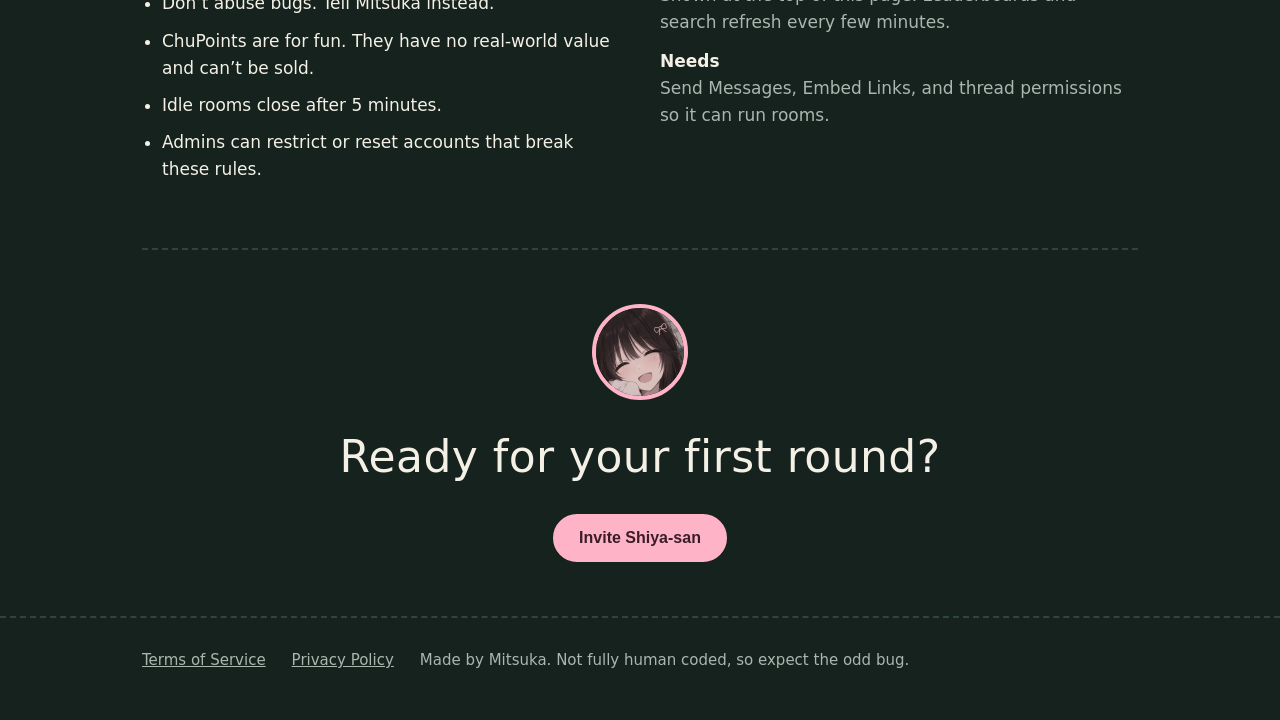
==== commit 2477871c: "Shiya-san: update website data" ====
--- a/index.html
+++ b/index.html
@@ -2,8 +2,8 @@
 <meta name="viewport" content="width=device-width,initial-scale=1"><meta http-equiv="Content-Security-Policy" content="default-src 'none'; script-src 'self'; style-src 'self' 'unsafe-inline' https://fonts.googleapis.com; font-src https://fonts.gstatic.com; img-src 'self' data: https://cdn.discordapp.com https://media.discordapp.net; connect-src 'self' https://discord.com https://api.github.com https://daneyxxxx.github.io; base-uri 'none'; form-action 'self'; object-src 'none'"><meta name="referrer" content="no-referrer"><meta name="theme-color" content="#15221e"><link rel="icon" href="icon.png"><meta name="description" content="Shiya-san is a Discord bot for Truth or Lie and the Cup Game, with friendly rooms and a ranked ladder.">
 <title>Shiya-san | Truth or Lie and Cup Game bot</title><link rel="preconnect" href="https://fonts.googleapis.com"><link rel="preconnect" href="https://fonts.gstatic.com" crossorigin>
 <link href="https://fonts.googleapis.com/css2?family=Bagel+Fat+One&family=Figtree:wght@400;500;700&display=swap" rel="stylesheet">
-<link rel="stylesheet" href="style.css"></head><body>
-<header class="top"><a class="brand" href="index.html"><img class="seal" src="icon.png" alt="" width="36" height="36">Shiya-san</a><div class="tools"><a class="btn sm" href="https://discord.com/oauth2/authorize?client_id=1524010081409306767&permissions=326417599488&integration_type=0&scope=bot+applications.commands">Invite</a><button class="btn sm dc" id="login" type="button">Log in</button><button class="menu-btn" id="mb" type="button" aria-label="Menu" aria-expanded="false" aria-controls="mp"><i></i><i></i><i></i></button></div><div class="menu-pop" id="mp" hidden><div class="menu-list"><span class="glass-i"></span><a href="index.html" role="menuitem"><b>🏠</b>Home</a><a href="index.html#play" role="menuitem"><b>🎮</b>How to play</a><a href="ranks.html" role="menuitem"><b>🪜</b>Ranks</a><a href="leaderboards.html" role="menuitem"><b>🏆</b>Leaderboards</a><a href="players.html" role="menuitem"><b>🔎</b>Players</a><a href="changelog.html" role="menuitem"><b>📜</b>Changelogs</a><a href="index.html#rules" role="menuitem"><b>📖</b>Rules</a><a href="https://discord.com/oauth2/authorize?client_id=1524010081409306767&permissions=326417599488&integration_type=0&scope=bot+applications.commands" role="menuitem"><b>💌</b>Invite Shiya-san</a></div></div></header>
+<link rel="stylesheet" href="style.css"><link rel="stylesheet" href="fx.css"><link rel="stylesheet" href="extra.css"></head><body>
+<header class="top"><a class="brand" href="index.html"><img class="seal" src="icon.png" alt="" width="36" height="36">Shiya-san</a><div class="tools"><a class="btn sm" href="https://discord.com/oauth2/authorize?client_id=1524010081409306767&permissions=326417599488&integration_type=0&scope=bot+applications.commands">Invite</a><button class="btn sm dc" id="login" type="button">Log in</button><button class="menu-btn" id="mb" type="button" aria-label="Menu" aria-expanded="false" aria-controls="mp"><i></i><i></i><i></i></button></div><div class="menu-pop" id="mp" hidden><div class="menu-list"><span class="glass-i"></span><a href="index.html" role="menuitem"><b>🏠</b>Home</a><a href="index.html#play" role="menuitem"><b>🎮</b>How to play</a><a href="ranks.html" role="menuitem"><b>🪜</b>Ranks</a><a href="leaderboards.html" role="menuitem"><b>🏆</b>Leaderboards</a><a href="players.html" role="menuitem"><b>🔎</b>Players</a><a href="changelog.html" role="menuitem"><b>📜</b>Changelogs</a><a href="news.html" role="menuitem"><b>📣</b>Announcements</a><a href="index.html#rules" role="menuitem"><b>📖</b>Rules</a><a href="https://discord.com/oauth2/authorize?client_id=1524010081409306767&permissions=326417599488&integration_type=0&scope=bot+applications.commands" role="menuitem"><b>💌</b>Invite Shiya-san</a></div></div></header>
 <main class="wrap"><div class="hero"><div>
 <h1>Spot the lie. Find the cup.</h1>
 <p class="lead">Shiya-san brings Truth or Lie and the Cup Game to your Discord server. Play friendly rooms for ChuPoints, or climb the ranked ladder against players from other servers.</p>
@@ -38,7 +38,7 @@
 <dl class="facts"><div><dt>Protection</dt><dd>Every rank-up gives a protection point (hold up to 3). One absorbs a lost star.</dd></div>
 <div><dt>Seasons</dt><dd>Each season lasts 120 days, then ranks reset.</dd></div></dl></section>
 
-<section id="explore"><h2>Explore</h2><div class="tiles"><a class="tile" href="leaderboards.html"><b>🏆</b><span>Leaderboards</span><small>Top 10 players</small></a><a class="tile" href="players.html"><b>🔎</b><span>Find a player</span><small>Search names and IDs</small></a><a class="tile" href="changelog.html"><b>📜</b><span>Changelogs</span><small>See what is new</small></a></div></section>
+<section id="explore"><h2>Explore</h2><div class="tiles"><a class="tile" href="leaderboards.html"><b>🏆</b><span>Leaderboards</span><small>Top 10 players</small></a><a class="tile" href="players.html"><b>🔎</b><span>Find a player</span><small>Search names and IDs</small></a><a class="tile" href="changelog.html"><b>📜</b><span>Changelogs</span><small>See what is new</small></a><a class="tile" href="news.html"><b>📣</b><span>Announcements</span><small>News and discussions</small></a></div></section>
 
 
 
@@ -51,6 +51,6 @@
 <div><dt>Status</dt><dd>Shown at the top of this page. Leaderboards and search refresh every few minutes.</dd></div>
 <div><dt>Needs</dt><dd>Send Messages, Embed Links, and thread permissions so it can run rooms.</dd></div></dl>
 </div></div></section><section class="end"><img src="icon.png" alt="" width="96" height="96"><h2>Ready for your first round?</h2><a class="btn" href="https://discord.com/oauth2/authorize?client_id=1524010081409306767&permissions=326417599488&integration_type=0&scope=bot+applications.commands">Invite Shiya-san</a></section></main>
-<script src="config.js"></script><script src="app.js"></script><script src="account.js"></script>
+<script src="config.js"></script><script src="fx.js"></script><script src="app.js"></script><script src="account.js"></script><script src="extra.js"></script>
 <footer><div class="wrap"><a href="terms.html">Terms of Service</a><a href="privacy.html">Privacy Policy</a>
 <span>Made by Mitsuka. Not fully human coded, so expect the odd bug.</span></div></footer></body></html>
--- a/fx.css
+++ b/fx.css
@@ -0,0 +1,66 @@
+/* Shiya-san fx: tip capsule, rank effects (intensity = --lv 1..10), card preview */
+@property --fa{syntax:"<angle>";inherits:false;initial-value:0deg}
+
+/* ---------- tip capsule: enters from the right sliding left, leaves sliding right ---------- */
+.tipcap{position:fixed;top:calc(72px + env(safe-area-inset-top,0px));right:12px;z-index:40;display:flex;align-items:center;gap:10px;max-width:min(330px,calc(100vw - 24px));padding:9px 16px 9px 10px;border-radius:999px;background:var(--board2);border:2px dashed #5b7268;color:var(--chalk);box-shadow:0 10px 30px #0008;cursor:pointer;overflow:hidden;
+ transform:translateX(calc(100% + 28px));opacity:0;visibility:hidden;transition:transform .55s cubic-bezier(.5,0,.75,.35),opacity .4s ease .1s,visibility 0s .6s}
+.tipcap.on{transform:none;opacity:1;visibility:visible;transition:transform .8s cubic-bezier(.16,1,.3,1),opacity .35s ease,visibility 0s}
+.tipcap .e{flex:none;display:grid;place-items:center;width:36px;height:36px;border-radius:50%;background:#0e1815;border:2px solid var(--pink);font-size:18px}
+.tipcap.on .e{animation:fxwig .9s ease .5s}
+.tipcap .tt{display:flex;flex-direction:column;min-width:0;line-height:1.25}
+.tipcap b{font-size:12px;color:var(--pink);font-weight:700}
+.tipcap span.t{font-size:13.5px;color:var(--chalk)}
+.tipcap::after{content:"";position:absolute;left:0;bottom:0;height:3px;width:100%;background:linear-gradient(90deg,var(--pink),var(--mint));transform-origin:left;transform:scaleX(0)}
+.tipcap.on::after{animation:fxbar var(--hold,7s) linear forwards;animation-play-state:var(--ps,running)}
+@keyframes fxbar{from{transform:scaleX(1)}to{transform:scaleX(0)}}
+@keyframes fxwig{0%,100%{transform:rotate(0)}25%{transform:rotate(-14deg) scale(1.12)}60%{transform:rotate(10deg)}}
+
+/* ---------- rank effect (host gets .fxk + --lv + --c, plus a .fxl layer) ---------- */
+.fxk{isolation:isolate;border-color:color-mix(in srgb,var(--c) calc(var(--lv)*7%),#4a6258);
+ box-shadow:0 14px 44px #0009,0 0 calc(var(--lv)*2.2px) calc(var(--lv)*.25px) color-mix(in srgb,var(--c) calc(20% + var(--lv)*5%),transparent);
+ animation:fxg calc(4.4s - var(--lv)*.2s) ease-in-out infinite alternate}
+.pw.fxk{animation:pop .3s cubic-bezier(.2,.9,.3,1.2),fxg calc(4.4s - var(--lv)*.2s) ease-in-out .3s infinite alternate}
+@keyframes fxg{to{box-shadow:0 14px 44px #0009,0 0 calc(var(--lv)*3.8px) calc(var(--lv)*.9px) color-mix(in srgb,var(--c) calc(28% + var(--lv)*6.5%),transparent)}}
+.fxl{position:absolute;inset:0;border-radius:inherit;overflow:hidden;pointer-events:none;z-index:-1}
+.fxl .s{position:absolute;left:var(--x);top:var(--y);font-size:var(--s);color:var(--c);opacity:0;text-shadow:0 0 8px var(--c);animation:fxs var(--d) ease-in-out var(--dl) infinite}
+@keyframes fxs{0%{transform:translateY(8px) scale(.5) rotate(0);opacity:0}25%{opacity:.95}100%{transform:translateY(-44px) scale(1.15) rotate(160deg);opacity:0}}
+/* 3+ shimmer sweep */
+.fx-shim>.fxl::after{content:"";position:absolute;inset:-60%;background:linear-gradient(105deg,transparent 42%,color-mix(in srgb,var(--c) calc(8% + var(--lv)*3%),transparent) 50%,transparent 58%);animation:fxsh calc(6.4s - var(--lv)*.4s) ease-in-out infinite}
+@keyframes fxsh{0%{transform:translateX(-60%)}55%,100%{transform:translateX(60%)}}
+/* 5+ travelling ring */
+.fx-ring>.fxl::before{content:"";position:absolute;inset:0;border-radius:inherit;padding:calc(1px + var(--lv)*.25px);background:conic-gradient(from var(--fa),transparent 0 55%,var(--c),transparent);-webkit-mask:linear-gradient(#000 0 0) content-box,linear-gradient(#000 0 0);-webkit-mask-composite:xor;mask-composite:exclude;animation:fxr calc(5.6s - var(--lv)*.4s) linear infinite}
+@keyframes fxr{to{--fa:360deg}}
+/* 10 rainbow */
+.fx-max>.fxl::before{background:conic-gradient(from var(--fa),#ff9ad5,#ffd479,#8fe3b8,#9fe0ff,#d6a8ff,#ff9ad5)}
+
+/* tap burst */
+.fxb{position:absolute;z-index:3;pointer-events:none;font-size:var(--s);color:var(--c);text-shadow:0 0 10px var(--c);animation:fxbo var(--d) cubic-bezier(.1,.7,.3,1) forwards}
+@keyframes fxbo{from{transform:translate(-50%,-50%) scale(.4);opacity:1}to{transform:translate(calc(-50% + var(--dx)),calc(-50% + var(--dy))) rotate(var(--r)) scale(1.1);opacity:0}}
+
+/* ---------- "what would my card look like" preview ---------- */
+dialog.fxpv{border:0;padding:0;background:none;color:var(--chalk);width:min(400px,calc(100% - 24px));max-height:calc(100dvh - 24px);overflow:visible;margin:auto;text-align:center}
+dialog.fxpv::backdrop{background:#050b09e0;backdrop-filter:blur(4px)}
+dialog.fxpv[open]::backdrop{animation:fxbd .45s ease both}
+@keyframes fxbd{from{opacity:0}}
+.fxpv-t{margin:0 0 16px;font:26px/1.15 "Bagel Fat One",Figtree,sans-serif;color:var(--chalk);animation:fxup .6s cubic-bezier(.16,1,.3,1) .1s backwards}
+.fxpv-card{position:relative;padding:24px 20px 20px;border-radius:26px;background:var(--board2);border:3px dashed #5b7268;text-align:left;cursor:pointer;animation:fxpop .8s cubic-bezier(.2,1.25,.3,1) backwards}
+.pw.fxk{border-radius:24px}
+.fxpv-card.fxk{animation:fxpop .8s cubic-bezier(.2,1.25,.3,1) backwards,fxg calc(4.4s - var(--lv)*.2s) ease-in-out .8s infinite alternate}
+.fxpv-card.fxk>.fxl{animation:fxcharge 1.1s ease-out .25s backwards}
+@keyframes fxpop{from{opacity:0;transform:translateY(40px) rotateX(-22deg) scale(.82)}}
+@keyframes fxcharge{from{opacity:0}}
+@keyframes fxup{from{opacity:0;transform:translateY(14px)}}
+.fxpv-h{display:flex;gap:14px;align-items:center}
+.fxpv-h h3{margin:0 0 6px;font:26px/1.1 "Bagel Fat One",Figtree,sans-serif;overflow-wrap:anywhere}
+.fxpv-h .tags{display:flex;flex-wrap:wrap;gap:6px}
+.fxpv-m{display:flex;align-items:center;gap:3px;margin:16px 0 0;flex-wrap:wrap}.fxpv-m small{flex-basis:100%;color:var(--dim);margin-bottom:2px}
+.fxpv-m i{font-style:normal;font-size:17px;color:#5b7268;animation:fxhp .45s cubic-bezier(.2,1.6,.4,1) backwards;animation-delay:calc(.7s + var(--k)*.08s)}
+.fxpv-m i.on{color:var(--c);text-shadow:0 0 10px var(--c)}
+@keyframes fxhp{from{opacity:0;transform:scale(.2)}}
+.fxpv-n{margin:14px 0 0;color:var(--dim);font-size:13px;animation:fxup .5s ease 1.1s backwards}
+.fxpv-x{display:flex;gap:8px;justify-content:center;margin-top:16px;animation:fxup .5s ease 1.2s backwards}
+dialog.fxpv.out .fxpv-card,dialog.fxpv.out .fxpv-t{animation:fxout .25s ease forwards}
+dialog.fxpv.out::backdrop{animation:fxbd .25s ease reverse forwards}
+@keyframes fxout{to{opacity:0;transform:translateY(16px) scale(.94)}}
+@media(max-width:480px){.fxpv-t{font-size:22px}.fxpv-h h3{font-size:22px}.tipcap{top:calc(66px + env(safe-area-inset-top,0px))}}
+@media(prefers-reduced-motion:reduce){.tipcap,.tipcap.on{transition:none!important}.tipcap.on::after{animation:none!important}}
--- a/extra.css
+++ b/extra.css
@@ -0,0 +1,37 @@
+/* Shiya-san extras: report form, announcements, owner dashboard */
+.tag.mint{background:var(--mint)}
+.x-panel{background:var(--board2);border:2px dashed #3a5148;border-radius:22px;padding:18px;margin:0 0 16px}
+.x-panel h2,.x-panel h3{margin:0 0 10px}
+.x-tabs{display:flex;gap:6px;padding:4px;margin:0 0 18px;background:#0e1815;border-radius:999px;overflow-x:auto;scrollbar-width:none}
+.x-tab{flex:1 0 auto;padding:9px 16px;border:0;border-radius:999px;background:none;color:var(--dim);font:700 14px Figtree,sans-serif;cursor:pointer;white-space:nowrap}
+.x-tab.on{background:var(--pink);color:#3a1d27}
+.x-kpis{display:grid;grid-template-columns:repeat(auto-fit,minmax(120px,1fr));gap:10px;margin-top:12px}
+.x-kpi{background:#0e1815;border:1px solid #2f4640;border-radius:16px;padding:10px 14px}
+.x-kpi small{display:block;color:var(--dim);font-size:13px}.x-kpi b{font:400 24px "Bagel Fat One",Figtree,sans-serif}
+.x-clock{font:700 34px/1.1 ui-monospace,Menlo,Consolas,monospace;letter-spacing:.03em;margin:4px 0}
+.x-list{list-style:none;margin:10px 0 0;padding:0;display:grid;gap:6px}
+.x-list li{display:flex;align-items:center;gap:10px;padding:8px 12px;border-radius:12px;background:#0e1815;font-size:14px}
+.x-list li b{flex:none}.x-list li span{flex:1;min-width:0;overflow:hidden;text-overflow:ellipsis;white-space:nowrap}.x-list small{flex:none;color:var(--dim)}
+.x-bar{position:relative;flex:1;height:8px;border-radius:99px;background:#1d2f29;overflow:hidden}.x-bar i{position:absolute;inset:0 auto 0 0;background:linear-gradient(90deg,var(--pink),var(--mint));border-radius:99px}
+.x-fld{margin:12px 0 0}.x-fld label,.x-form label{display:block;font-weight:700;font-size:14px;margin:12px 0 6px}
+.x-fld input,.x-form input[type=text],.x-form textarea,.x-rf textarea,.x-comp textarea{width:100%;padding:11px 14px;border-radius:14px;border:2px solid #4a6258;background:#0e1815;color:var(--chalk);font:500 16px Figtree,sans-serif}
+.x-fld input{margin:0}.x-form textarea,.x-rf textarea,.x-comp textarea{resize:vertical;min-height:90px}
+.x-fld input:focus,.x-form input:focus,.x-form textarea:focus,.x-rf textarea:focus,.x-comp textarea:focus{outline:2px solid var(--pink);outline-offset:1px}
+.x-chips{display:flex;flex-wrap:wrap;gap:8px;margin:0 0 12px}
+.x-chip{padding:8px 14px;border-radius:999px;border:2px dashed #6d8077;background:none;color:var(--chalk);font:700 14px Figtree,sans-serif;cursor:pointer}
+.x-chip.on{background:var(--pink);border:2px solid var(--pink);color:#3a1d27}.x-chip.dng.on{background:var(--red);border-color:var(--red)}
+.x-check{display:flex;align-items:center;gap:8px;margin:10px 0 0;font-size:15px}.x-check input{width:18px;height:18px;accent-color:var(--pink)}
+.x-rh{display:flex;align-items:center;justify-content:space-between;gap:10px}
+.x-who{display:flex;flex-wrap:wrap;gap:8px;align-items:center;margin:8px 0}.x-who i{color:var(--pink);font-style:normal}
+.x-why{margin:0 0 12px;padding:10px 14px;border-left:4px solid var(--pink);background:#0e1815;border-radius:0 12px 12px 0;white-space:pre-wrap;overflow-wrap:anywhere}
+.x-row{display:flex;flex-wrap:wrap;gap:8px;align-items:center;margin-top:12px}
+.x-flash{margin:0 0 14px;padding:10px 16px;border-radius:14px;background:#0e1815;border:1px solid var(--mint);color:var(--mint)}
+.x-post{display:block;margin:0 0 14px;padding:16px 18px;border-radius:20px;background:var(--board2);border:2px dashed #3a5148;color:inherit;text-decoration:none}
+.x-post:hover{border-color:var(--pink)}.x-post h3{margin:8px 0 6px}.x-post p{margin:0;color:var(--dim)}.x-ph{display:flex;flex-wrap:wrap;gap:4px;align-items:center}
+.x-pt{margin:8px 0 4px}.x-body p{margin:10px 0;overflow-wrap:anywhere}
+.x-cm{margin-top:22px}.x-thread{margin:0 0 14px}.x-reply{margin:8px 0 0 18px;padding-left:12px;border-left:2px dashed #3a5148}
+.x-c{padding:10px 14px;border-radius:16px;background:#0e1815}.x-ch{display:flex;flex-wrap:wrap;gap:8px;align-items:center}
+.x-ct{margin:6px 0;white-space:pre-wrap;overflow-wrap:anywhere}.x-cr{display:flex;gap:10px;align-items:center}
+.x-cr .btn.sm{padding:3px 12px;font-size:13px}
+.x-comp{margin:12px 0 18px}.x-comp .btn{margin-top:8px}
+.x-rpt{margin:16px 0 0}.x-rf{margin-top:10px}.x-rf label{display:block;font-weight:700;font-size:14px;margin:0 0 6px}.x-rr{display:flex;gap:8px;margin-top:8px}
